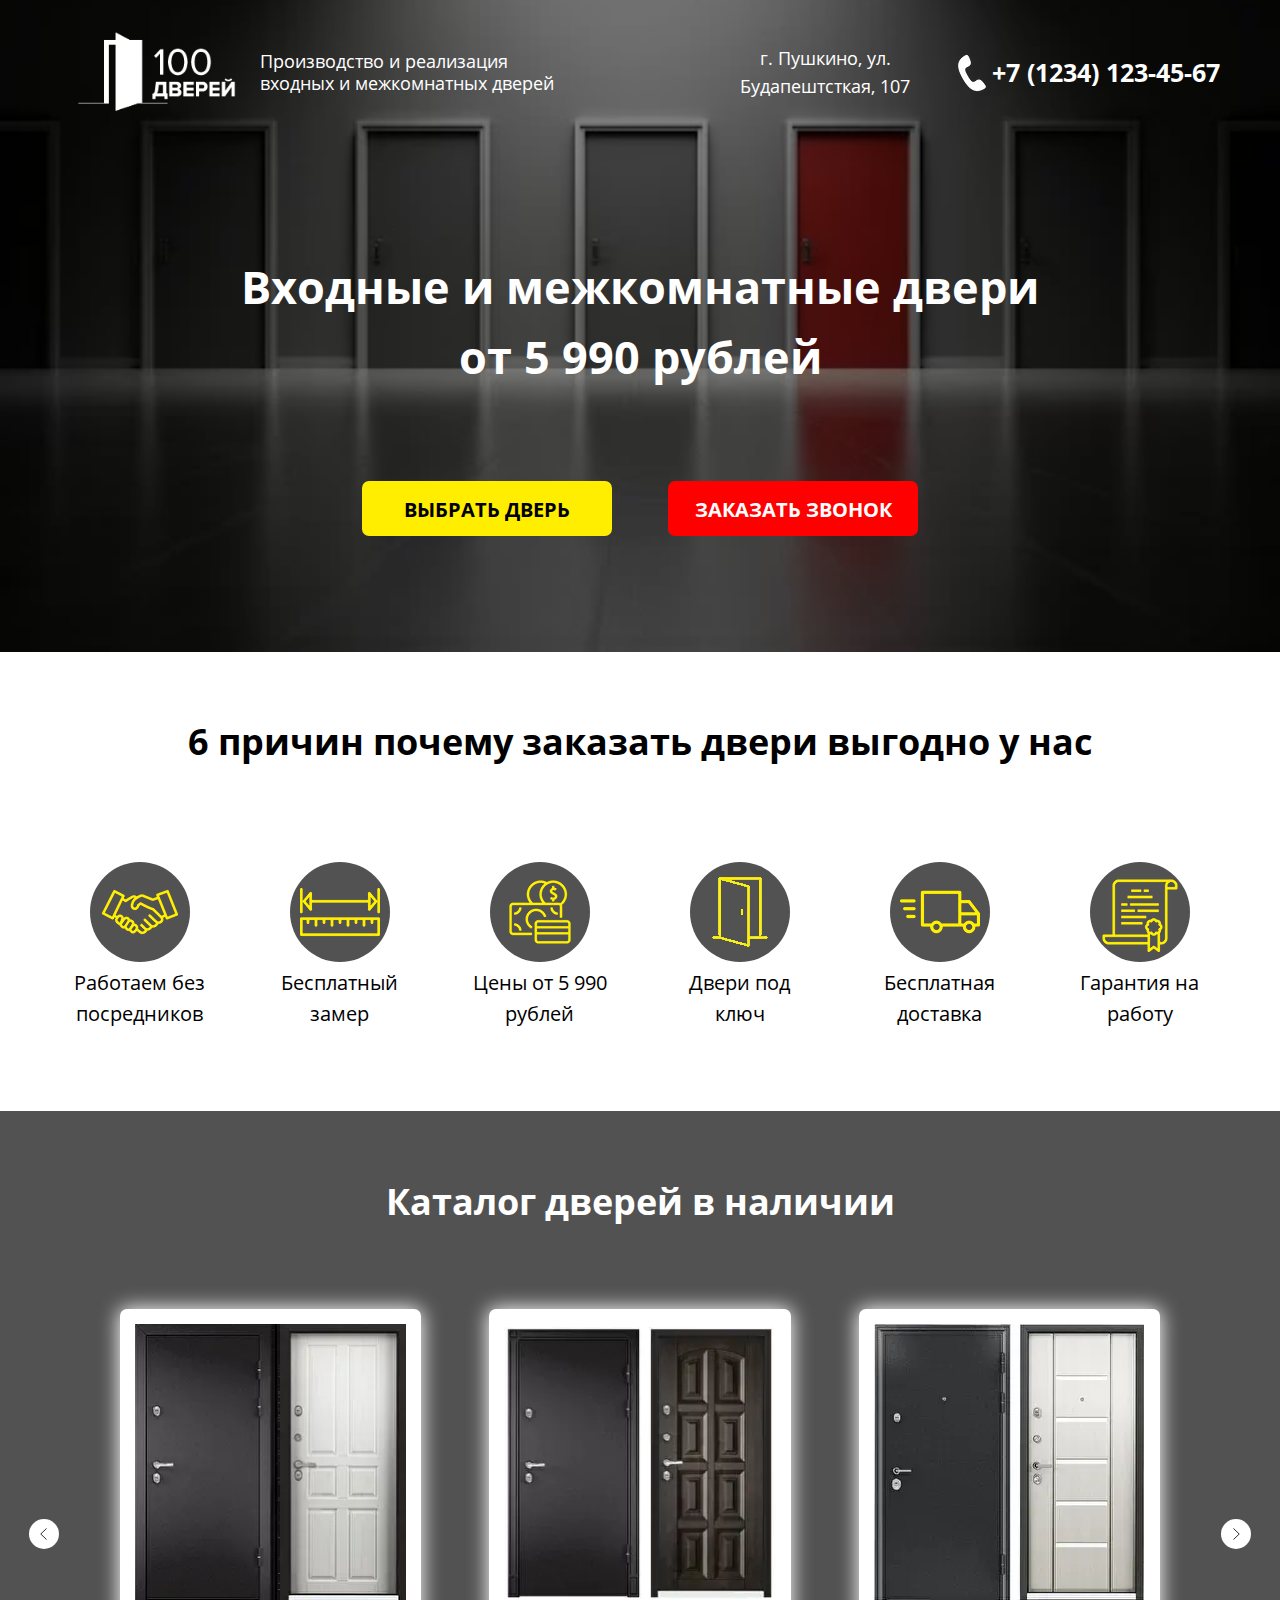
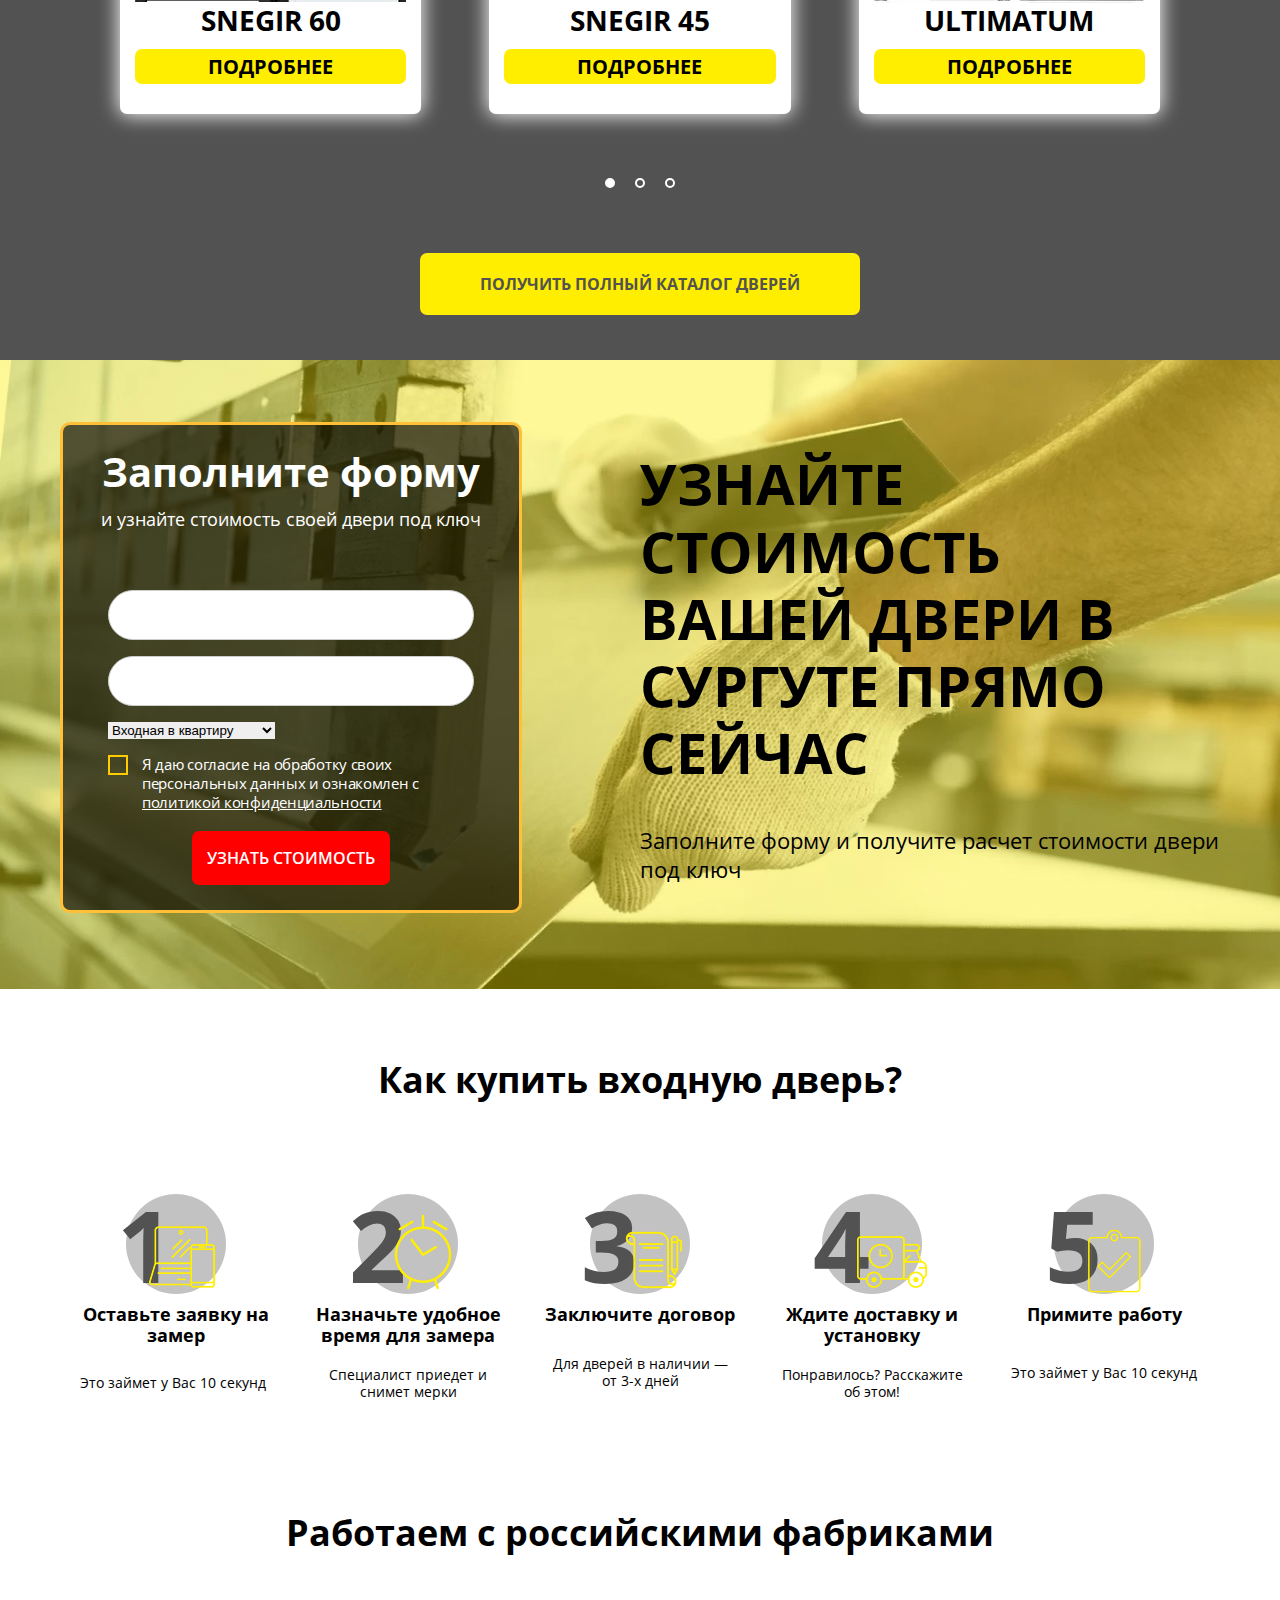
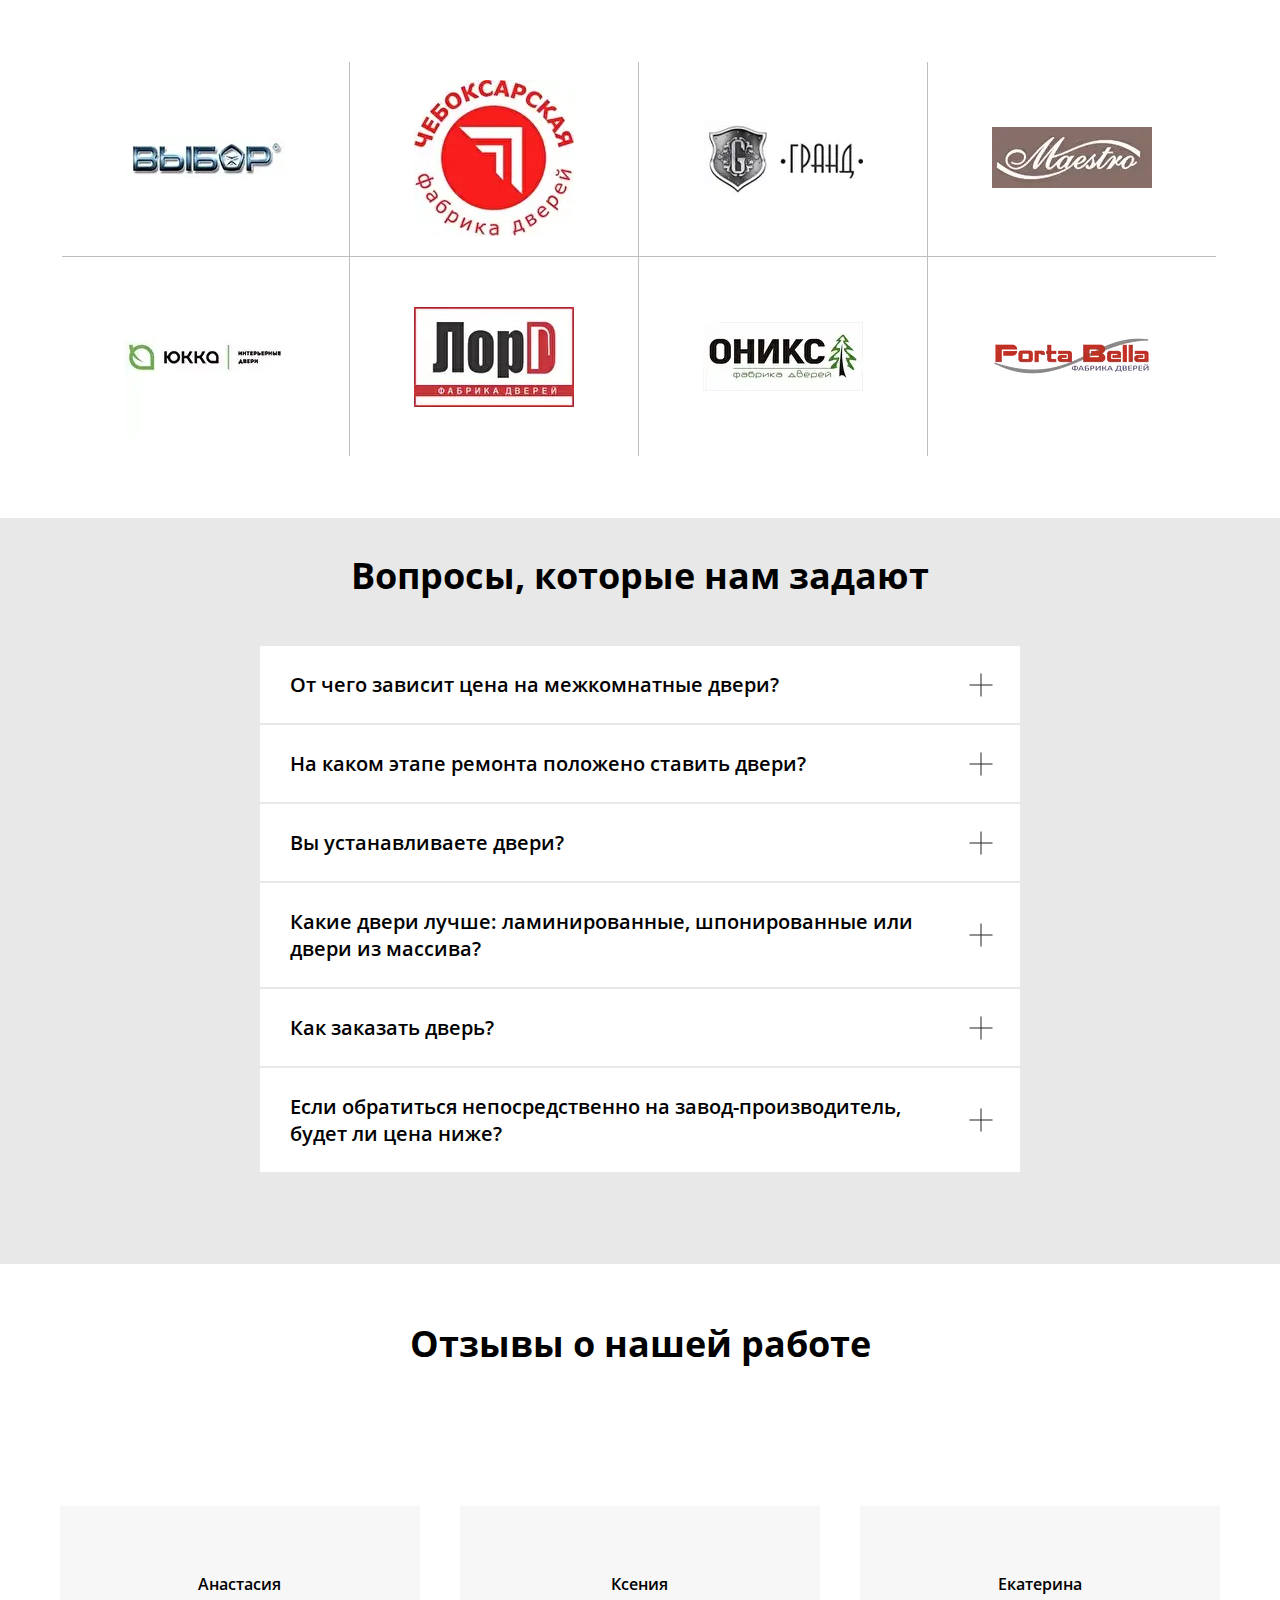
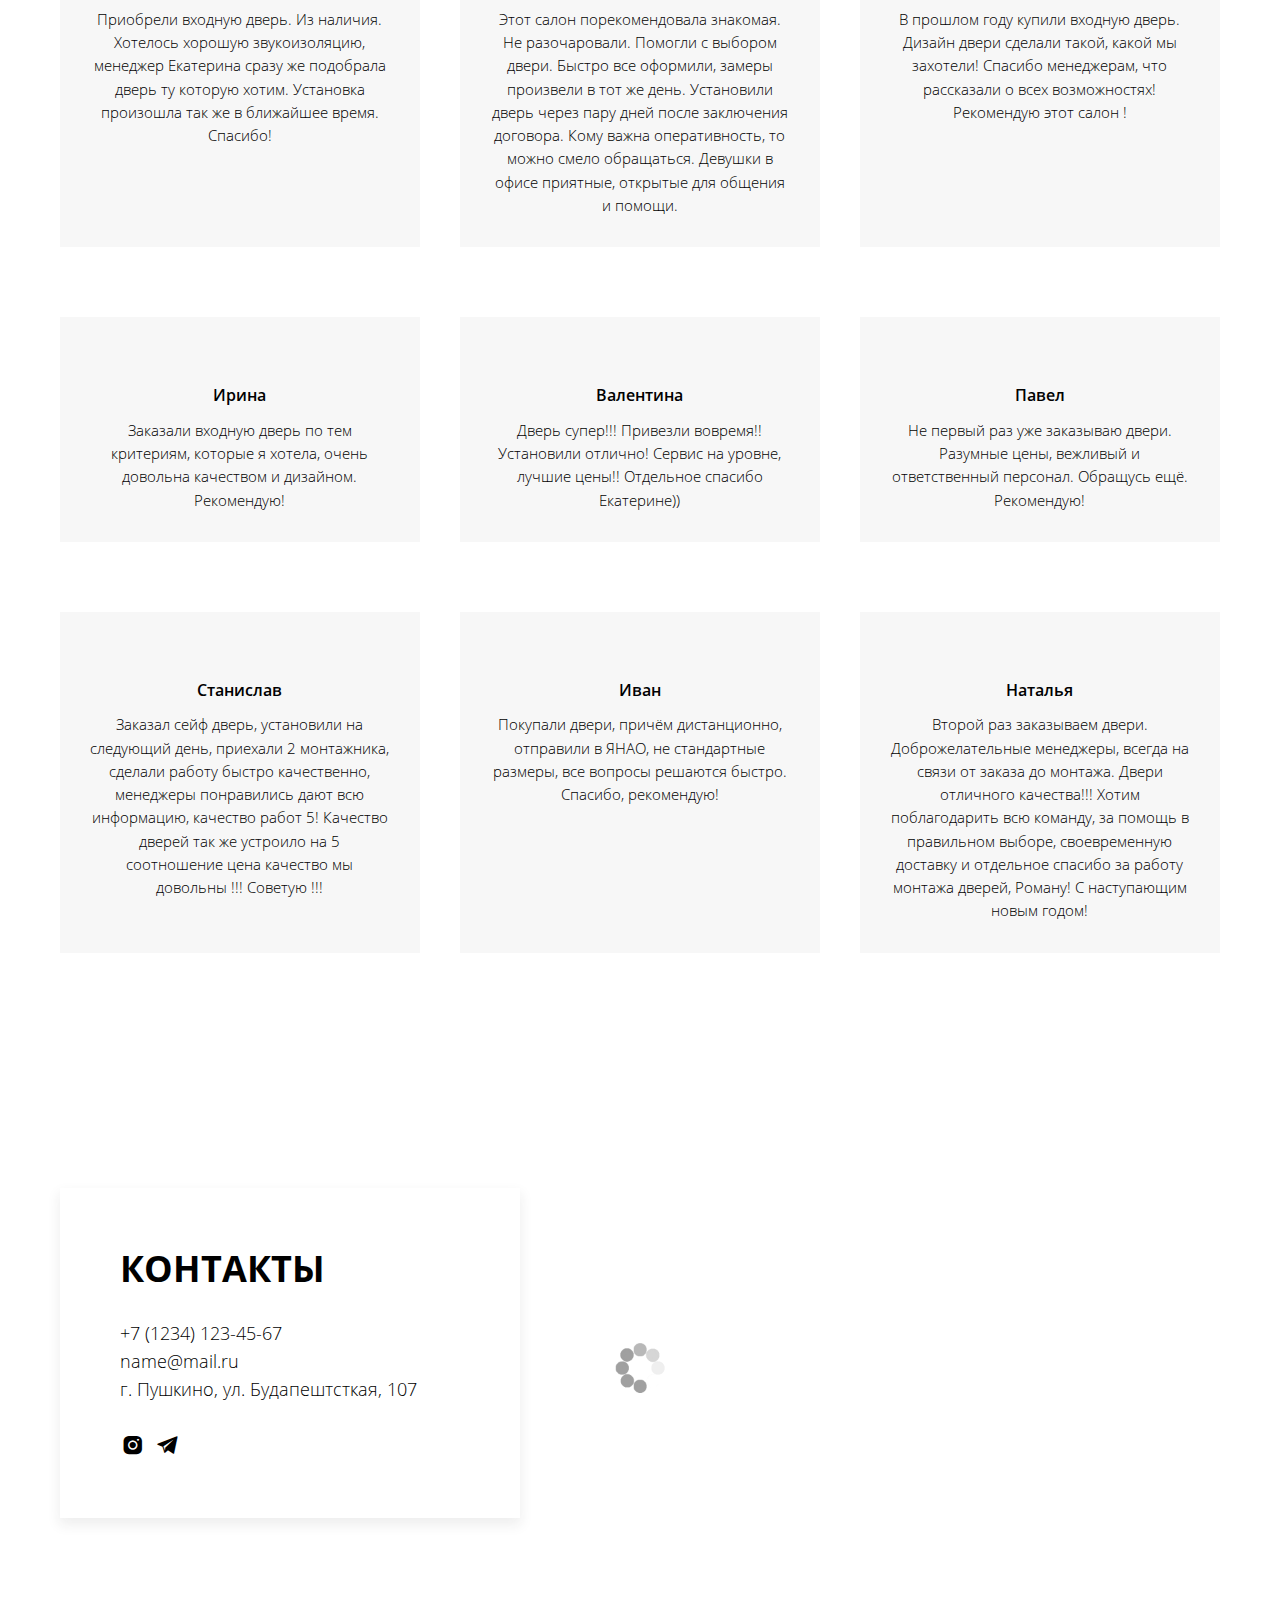
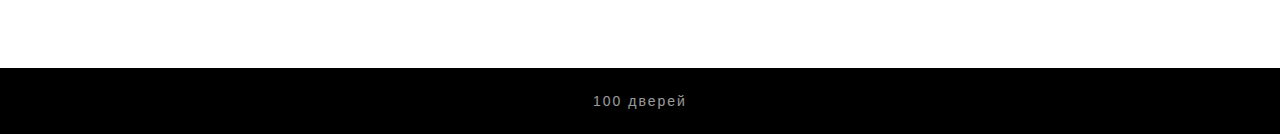
==== site_6/index.html @ e7755263 "add project" ====
<!DOCTYPE html><html lang="ru"> <head>	<title>Главная</title>	<meta charset="UTF-8">	<meta name="format-detection" content="telephone=no">		<link rel="stylesheet" href="css/style.min.css">	<link rel="shortcut icon" href="favicon.ico">	<!-- <meta name="robots" content="noindex, nofollow"> -->	<!-- <meta name="viewport" content="width=device-width, initial-scale=1.0, maximum-scale=1.0, user-scalable=0"> -->	<meta name="viewport" content="width=device-width, initial-scale=1.0"></head><body>	<div class="wrapper">		<header class="header">	<div class="header__content _container">		<div class="header__body">			<div class="header__column">				<div class="header__logo header-logo">					<a class="header-logo__image"><picture><source srcset="img/logo.webp" type="image/webp"><img src="img/logo.png" alt=""></picture></a>					<div class="header-logo__text">Производство и реализация входных и межкомнатных дверей</div>				</div>			</div>			<div class="header__column">				<div class="header__contact">					<div class="header__address">г. Пушкино, ул. Будапештсткая, 107</div>					<div class="header__tel">+7 (1234) 123-45-67</div>				</div>			</div>		</div>	</div></header>		<main class="page">			<section class="mainblock">				<div class="mainblock-container _container">					<div class="overlay"></div>					<div class="mainblock__body">						<div class="mainblock__content">							<div class="mainblock__title">Входные и межкомнатные двери от 5 990 рублей</div>							<div class="mainblock__buttons">								<a href="#catalog" class="mainblock__btn _goto">Выбрать дверь</a>								<a href="#success-message" class="mainblock__btn _popup-link">Заказать звонок</a>							</div>						</div>					</div>				</div>			</section>			<section class="advantages">				<div class="_container">					<div class="advantages__title maintitle">						<h2>6 причин почему заказать двери выгодно у нас</h2>					</div>					<div class="advantages__body">						<div class="advantages__column">							<div class="advantages__item item-advantages">								<div class="item-advantages__image"><img src="img/noroot.webp" alt=""></div>								<div class="item-advantages__title">Работаем без посредников</div>							</div>						</div>						<div class="advantages__column">							<div class="advantages__item item-advantages">								<div class="item-advantages__image"><img src="img/noroot1.webp" alt=""></div>								<div class="item-advantages__title">Бесплатный замер</div>							</div>						</div>						<div class="advantages__column">							<div class="advantages__item item-advantages">								<div class="item-advantages__image"><img src="img/noroot2.webp" alt=""></div>								<div class="item-advantages__title">Цены от 5 990 рублей</div>							</div>						</div>						<div class="advantages__column">							<div class="advantages__item item-advantages">								<div class="item-advantages__image"><picture><source srcset="img/noroot3.webp" type="image/webp"><img src="img/noroot3.png" alt=""></picture></div>								<div class="item-advantages__title">Двери под ключ</div>							</div>						</div>						<div class="advantages__column">							<div class="advantages__item item-advantages">								<div class="item-advantages__image"><img src="img/noroot4.webp" alt=""></div>								<div class="item-advantages__title">Бесплатная доставка</div>							</div>						</div>						<div class="advantages__column">							<div class="advantages__item item-advantages">								<div class="item-advantages__image"><img src="img/noroot5.webp" alt=""></div>								<div class="item-advantages__title">Гарантия на работу</div>							</div>						</div>					</div>				</div>			</section>			<section class="catalog">				<div class="catalog__title maintitle _container">					<h2>Каталог дверей в наличии</h2>				</div>				<div class="catalog__body">					<div class="catalog__content _container">						<div class="catalog__slider _swiper ">							<div class="catalog__slide">								<div class="catalog__row">									<div class="catalog__column">										<div class="catalog__item item-catalog">											<div class="item-catalog__img"><picture><source srcset="img/snegir60.webp" type="image/webp"><img src="img/snegir60.png" alt=""></picture></div>											<div class="item-catalog__title">Snegir 60</div>											<a href="#snegir60" class="item-catalog__btn _popup-link">Подробнее</a>										</div>									</div>									<div class="catalog__column">										<div class="catalog__item item-catalog">											<div class="item-catalog__img"><picture><source srcset="img/snegir45.webp" type="image/webp"><img src="img/snegir45.jpg" alt=""></picture></div>											<div class="item-catalog__title">Snegir 45</div>											<a href="#snegir45" class="item-catalog__btn _popup-link">Подробнее</a>										</div>									</div>									<div class="catalog__column">										<div class="catalog__item item-catalog">											<div class="item-catalog__img"><picture><source srcset="img/ultimatum.webp" type="image/webp"><img src="img/ultimatum.jpg" alt=""></picture></div>											<div class="item-catalog__title">Ultimatum</div>											<a href="#ultimatum" class="item-catalog__btn _popup-link">Подробнее</a>										</div>									</div>								</div>							</div>							<div class="catalog__slide">								<div class="catalog__row">									<div class="catalog__column">										<div class="catalog__item item-catalog">											<div class="item-catalog__img"><picture><source srcset="img/snegir20.webp" type="image/webp"><img src="img/snegir20.png" alt=""></picture></div>											<div class="item-catalog__title">Snegir 20</div>											<a href="#snegir20" class="item-catalog__btn _popup-link">Подробнее</a>										</div>									</div>									<div class="catalog__column">										<div class="catalog__item item-catalog">											<div class="item-catalog__img"><picture><source srcset="img/deltam.webp" type="image/webp"><img src="img/deltam.png" alt=""></picture></div>											<div class="item-catalog__title">Delta M</div>											<a href="#deltam" class="item-catalog__btn _popup-link">Подробнее</a>										</div>									</div>									<div class="catalog__column">										<div class="catalog__item item-catalog">											<div class="item-catalog__img"><picture><source srcset="img/superomega.webp" type="image/webp"><img src="img/superomega.png" alt=""></picture></div>											<div class="item-catalog__title">Super Omega</div>											<a href="#superomega" class="item-catalog__btn _popup-link">Подробнее</a>										</div>									</div>								</div>							</div>							<div class="catalog__slide">								<div class="catalog__row">									<div class="catalog__column">										<div class="catalog__item item-catalog">											<div class="item-catalog__img"><img src="img/image_bg1.webp" alt=""></div>											<div class="item-catalog__title">Тестовая карточка</div>											<a href="#test" class="item-catalog__btn _popup-link">Подробнее</a>										</div>									</div>									<div class="catalog__column">										<div class="catalog__item item-catalog">											<div class="item-catalog__img"><img src="img/sharm.webp" alt=""></div>											<div class="item-catalog__title">Шарм</div>											<a href="#sharm" class="item-catalog__btn _popup-link">Подробнее</a>										</div>									</div>									<div class="catalog__column">										<div class="catalog__item item-catalog">											<div class="item-catalog__img"><img src="img/rumba.webp" alt=""></div>											<div class="item-catalog__title">Румба</div>											<a href="#rumba" class="item-catalog__btn _popup-link">Подробнее</a>										</div>									</div>								</div>							</div>						</div>					</div>					<div class="catalog__navigation-prev"></div>					<div class="catalog__navigation-next"></div>				</div>				<div class="catalog__slider-pagging"></div>				<div class="catalog__footer footer-catalog">					<a href="#getcatalog" class="footer-catalog__btn _popup-link">Получить полный каталог дверей</a>				</div>			</section>			<section class="request">				<div class="_container">					<div class="request-overlay"></div>					<div class="request__wrapper">						<div class="request__title">							<div class="request__label">								<h2>УЗНАЙТЕ СТОИМОСТЬ ВАШЕЙ ДВЕРИ В СУРГУТЕ ПРЯМО СЕЙЧАС</h2>							</div>							<div class="request__description">								<p>									Заполните форму и получите расчет стоимости двери под ключ								</p>							</div>						</div>						<div class="request__body">							<div class="request__form form-request">								<div class="form-request__title"><span>Заполните форму</span>									<span> и узнайте стоимость своей двери под ключ</span>								</div>								<form action="#" method="GET">									<div class="form-request__name">										<input autocomplete="off" type="text" name="form[]" data-value="Ваше имя"											data-error="Ошибка" class="input _req">									</div>									<div class="form-request__tel">										<input autocomplete="off" type="text" data-inputmask-regex="([+]{1}[0-9]+)|([0-9]+)" data-inputmask-clearmaskonlostfocus="false" name="form[]" data-value="Ваш телефон"											data-error="Введите номер телефона" class="input _phone _req">									</div>									<div class="form-request__select">										<select name="form[]" class="form">											<option value="Входная в квартиру" selected="selected">Входная в квартиру</option>											<option value="Входная в частный дом">Входная в частный дом</option>											<option value="Межкомнатная">Межкомнатная</option>										</select>									</div>									<div class="form-request__policy">										<label class="checkbox">											<input type="checkbox" data-value="check" class='checkbox__input _req' name="form[]">											<div class="checkbox__text">												<p>													Я даю согласие на обработку своих персональных данных и ознакомлен с <a														href="#">политикой конфиденциальности</a>												</p>											</div>										</label>									</div>									<div class="form-request__btn">										<button>Узнать стоимость</button>									</div>								</form>							</div>						</div>					</div>				</div>			</section>			<section class="guide">				<div class="_container">					<div class="guide__title maintitle">						<h2>Как купить входную дверь?</h2>					</div>					<div class="guide__body">						<div class="guide__column">							<div class="guide__item item-guide">								<div class="item-guide__image"><span>1</span><img src="img/computer.webp" alt=""></div>								<div class="item-guide__title">Оставьте заявку на замер</div>								<div class="item-guide__text">Это займет у Вас 10 секунд</div>							</div>						</div>						<div class="guide__column">							<div class="guide__item item-guide">								<div class="item-guide__image"><span>2</span><img src="img/reminder.webp" alt=""></div>								<div class="item-guide__title">Назначьте удобное время для замера</div>								<div class="item-guide__text">Специалист приедет и снимет мерки</div>							</div>						</div>						<div class="guide__column">							<div class="guide__item item-guide">								<div class="item-guide__image"><span>3</span><img src="img/list.webp" alt=""></div>								<div class="item-guide__title">Заключите договор</div>								<div class="item-guide__text">Для дверей в наличии — от 3-х дней</div>							</div>						</div>						<div class="guide__column">							<div class="guide__item item-guide">								<div class="item-guide__image"><span>4</span><img src="img/truck.webp" alt=""></div>								<div class="item-guide__title">Ждите доставку и установку</div>								<div class="item-guide__text">Понравилось? Расскажите об этом!</div>							</div>						</div>						<div class="guide__column">							<div class="guide__item item-guide">								<div class="item-guide__image"><span>5</span><img src="img/plane.webp" alt=""></div>								<div class="item-guide__title">Примите									работу</div>								<div class="item-guide__text">Это займет у Вас 10 секунд</div>							</div>						</div>					</div>				</div>			</section>			<section class="partnership">				<div class="_container">					<div class="partnership__title maintitle">						<h2>Работаем с российскими фабриками</h2>					</div>					<div class="partnership__body">						<div class="partnership__row">							<div class="partnership__column">								<div class="partnership__item item-partnership">									<div class="item-partnership__image"><picture><source srcset="img/vibor.webp" type="image/webp"><img src="img/vibor.jpg" alt=""></picture></div>								</div>							</div>							<div class="partnership__column">								<div class="partnership__item item-partnership">									<div class="item-partnership__image"><picture><source srcset="img/chfb.webp" type="image/webp"><img src="img/chfb.jpg" alt=""></picture></div>								</div>							</div>							<div class="partnership__column">								<div class="partnership__item item-partnership">									<div class="item-partnership__image"><picture><source srcset="img/grand.webp" type="image/webp"><img src="img/grand.png" alt=""></picture></div>								</div>							</div>							<div class="partnership__column">								<div class="partnership__item item-partnership">									<div class="item-partnership__image"><picture><source srcset="img/maestro.webp" type="image/webp"><img src="img/maestro.png" alt=""></picture></div>								</div>							</div>							<div class="partnership__column">								<div class="partnership__item item-partnership">									<div class="item-partnership__image"><picture><source srcset="img/ukka.webp" type="image/webp"><img src="img/ukka.jpg" alt=""></picture></div>								</div>							</div>							<div class="partnership__column">								<div class="partnership__item item-partnership">									<div class="item-partnership__image"><picture><source srcset="img/lor.webp" type="image/webp"><img src="img/lor.png" alt=""></picture></div>								</div>							</div>							<div class="partnership__column">								<div class="partnership__item item-partnership">									<div class="item-partnership__image"><picture><source srcset="img/onix.webp" type="image/webp"><img src="img/onix.jpg" alt=""></picture></div>								</div>							</div>							<div class="partnership__column">								<div class="partnership__item item-partnership">									<div class="item-partnership__image"><img src="img/proizvodstvo-mezhkom.webp" alt=""></div>								</div>							</div>						</div>					</div>				</div>			</section>			<section class="questions">				<div class="_container">					<div class="questions__title maintitle">						<h2>Вопросы, которые нам задают</h2>					</div>					<div class="questions__body">						<div class="questions__spollers spollers-questions _scr-item _spollers">							<div class="spollers-questions__item">								<div class="spollers-questions__title _spoller">От чего зависит цена на межкомнатные двери?								</div>								<div class="spollers-questions__body">									Цена межкомнатных дверей зависит от типа конструкции, материала облицовки двери и									использованных декоративных элементов. Самые экономичные двери изготавливаются по									каркасно-щитовой технологии и облицованы искусственным материалом. Двери изготовленные из									цельного дерева или собранные полностью из бруса с облицовкой натуральным шпоном значительно									дороже. Также на стоимость двери влияют декоративные элементы: фьюзинг, молдинг, вставки из									закаленного стекла, дополнительный рисунок на двери и т.д.								</div>							</div>							<div class="spollers-questions__item">								<div class="spollers-questions__title _spoller">На каком этапе ремонта положено ставить двери?								</div>								<div class="spollers-questions__body">									Установку дверей рекомендуется производить на завершающей стадии ремонта, когда настелены									полы и закончена отделка стен.								</div>							</div>							<div class="spollers-questions__item">								<div class="spollers-questions__title _spoller">Вы устанавливаете двери?</div>								<div class="spollers-questions__body">									Да, мы занимаемся установкой дверей с полным комплексом работ и услуг.								</div>							</div>							<div class="spollers-questions__item">								<div class="spollers-questions__title _spoller">Какие двери лучше: ламинированные, шпонированные									или двери из массива?</div>								<div class="spollers-questions__body">									Нельзя ответить на этот вопрос однозначно. Каждому типу межкомнатной двери присущи свои									достоинства и недостатки. Ламинированные двери дешевле в производстве, менее подвержены									воздействию повышенной влажности, легче, и не требуют особого ухода. Шпонированные двери									более прочные, смотрятся богаче, рисунок и текстура натурального шпона ни чем, не отличается									от дверей изготовленных из ценных пород дерева. Двери из массива самые прочные, у них									наиболее красивый рисунок и цвет, но они достаточно дорогие, боятся повышенной влажности и									требуют определенного ухода.								</div>							</div>							<div class="spollers-questions__item">								<div class="spollers-questions__title _spoller">Как заказать дверь?</div>								<div class="spollers-questions__body">									Вы можете заказать и купить межкомнатные и входные двери в нашем салоне. Двери стандартных									размеров можно оплатить на адресе во время замера или после доставки. Если Вы планируете									забирать двери самостоятельно, оплатить их можно по факту самовывоза.								</div>							</div>							<div class="spollers-questions__item">								<div class="spollers-questions__title _spoller">Если обратиться непосредственно на									завод-производитель, будет ли цена ниже?</div>								<div class="spollers-questions__body">									Мы устанавливаем цены на товары ниже рекомендованных производителем (компанией-импортером), в									то время как сами заводы (импортеры) в розницу отпускают только по рекомендуемой цене.								</div>							</div>						</div>					</div>				</div>			</section>			<section class="reviews">				<div class="_container">					<div class="reviews__title maintitle">						<h2>Отзывы о нашей работе</h2>					</div>					<div class="reviews__body">						<div class="reviews__column">							<div class="reviews__item item-reviews">								<div class="item-reviews__author">Анастасия</div>								<div class="item-reviews__text">Приобрели входную дверь. Из наличия. Хотелось хорошую									звукоизоляцию, менеджер Екатерина сразу же подобрала дверь ту которую хотим. Установка									произошла так же в ближайшее время. Спасибо!</div>							</div>						</div>						<div class="reviews__column">							<div class="reviews__item item-reviews">								<div class="item-reviews__author">Ксения</div>								<div class="item-reviews__text">Этот салон порекомендовала знакомая. Не разочаровали. Помогли с									выбором двери. Быстро все оформили, замеры произвели в тот же день. Установили дверь через									пару дней после заключения договора. Кому важна оперативность, то можно смело обращаться.									Девушки в офисе приятные, открытые для общения и помощи.</div>							</div>						</div>						<div class="reviews__column">							<div class="reviews__item item-reviews">								<div class="item-reviews__author">Екатерина</div>								<div class="item-reviews__text">В прошлом году купили входную дверь. Дизайн двери сделали такой,									какой мы захотели! Спасибо менеджерам, что рассказали о всех возможностях! Рекомендую этот									салон !</div>							</div>						</div>						<div class="reviews__column">							<div class="reviews__item item-reviews">								<div class="item-reviews__author">Ирина</div>								<div class="item-reviews__text">Заказали входную дверь по тем критериям, которые я хотела, очень									довольна качеством и дизайном. Рекомендую!</div>							</div>						</div>						<div class="reviews__column">							<div class="reviews__item item-reviews">								<div class="item-reviews__author">Валентина</div>								<div class="item-reviews__text">Дверь супер!!! Привезли вовремя!!Установили отлично! Сервис на									уровне, лучшие цены!! Отдельное спасибо Екатерине))</div>							</div>						</div>						<div class="reviews__column">							<div class="reviews__item item-reviews">								<div class="item-reviews__author">Павел</div>								<div class="item-reviews__text">Не первый раз уже заказываю двери. Разумные цены, вежливый и									ответственный персонал. Обращусь ещё. Рекомендую!</div>							</div>						</div>						<div class="reviews__column">							<div class="reviews__item item-reviews">								<div class="item-reviews__author">Станислав</div>								<div class="item-reviews__text">Заказал сейф дверь, установили на следующий день, приехали 2									монтажника, сделали работу быстро качественно, менеджеры понравились дают всю информацию,									качество работ 5! Качество дверей так же устроило на 5 соотношение цена качество мы довольны									!!! Советую !!!</div>							</div>						</div>						<div class="reviews__column">							<div class="reviews__item item-reviews">								<div class="item-reviews__author">Иван</div>								<div class="item-reviews__text">Покупали двери, причём дистанционно, отправили в ЯНАО, не									стандартные размеры, все вопросы решаются быстро. Спасибо, рекомендую!</div>							</div>						</div>						<div class="reviews__column">							<div class="reviews__item item-reviews">								<div class="item-reviews__author">Наталья</div>								<div class="item-reviews__text">Второй раз заказываем двери. Доброжелательные менеджеры, всегда									на связи от заказа до монтажа. Двери отличного качества!!! Хотим поблагодарить всю команду,									за помощь в правильном выборе, своевременную доставку и отдельное спасибо за работу монтажа									дверей, Роману! С наступающим новым годом!</div>							</div>						</div>					</div>				</div>			</section>			<section class="contacts">				<div class="contacts__info info-contacts _container">					<div class="info-contacts__column">						<div class="info-contacts__content">							<div class="info-contacts__header">								<div class="item-contacts__title">КОНТАКТЫ</div>							</div>							<div class="info-contacts__body">								<div class="info-contacts__tel">+7 (1234) 123-45-67</div>								<div class="info-contacts__email">name@mail.ru</div>								<div class="info-contacts__address">г. Пушкино, ул. Будапештсткая, 107</div>							</div>							<div class="info-contacts__footer">								<a href="" class="info-contacts__link _icon-instagram"></a>								<a href="" class="info-contacts__link _icon-telegram"></a>							</div>						</div>					</div>				</div>				<div class="contacts__map" id="map">				</div>			</section>		</main>		<footer class="footer">	<div class="footer__content _container">		<div class="footer__copyright"><a href="#">100 дверей</a></div>	</div></footer>	</div>	<div class="popup">	<div class="popup__content">		<div class="popup__body">			<div class="popup__close"></div>		</div>	</div></div><div class="popup popup_success-message success-message">	<div class="popup__content success-message__content">		<div class="popup__body success-message__body">			<div class="popup__close"></div>			<div class="success-message__img"><svg width="50" height="50" fill="#62C584"> <path d="M25.1 49.28A24.64 24.64 0 0 1 .5 24.68 24.64 24.64 0 0 1 25.1.07a24.64 24.64 0 0 1 24.6 24.6 24.64 24.64 0 0 1-24.6 24.61zm0-47.45A22.87 22.87 0 0 0 2.26 24.68 22.87 22.87 0 0 0 25.1 47.52a22.87 22.87 0 0 0 22.84-22.84A22.87 22.87 0 0 0 25.1 1.83z"></path> <path d="M22.84 30.53l-4.44-4.45a.88.88 0 1 1 1.24-1.24l3.2 3.2 8.89-8.9a.88.88 0 1 1 1.25 1.26L22.84 30.53z"></path> </svg></div>			<div class="success-message__title">Спасибо! Данные успешно отправлены.</div>		</div>	</div></div><div class="popup popup_callback getcatalog">	<div class="popup__close"></div>	<div class="popup__content getcatalog__content">		<div class="popup__body getcatalog__body">			<div class="getcatalog__label">				<div class="getcatalog__title">Заполните форму</div>				<div class="getcatalog__notice">Наш менеджер свяжется с Вами и проконсультирует</div>			</div>			<div class="getcatalog__form">				<form action="#" class="form-getcatalog">					<div class="form-getcatalog__line">						<div class="form-getcatalog__label">Ваше имя&nbsp;</div>						<div class="form-getcatalog__input">							<input autocomplete="off" type="text" name="form[]" data-error="Укажите, пожалуйста, имя" data-value=""								class="input _req">						</div>					</div>					<div class="form-getcatalog__line">						<div class="form-getcatalog__label">Ваш телефон&nbsp;</div>						<div class="form-getcatalog__input">							<input autocomplete="off" type="text" name="form[]" data-value="Ваш телефон" data-error="Введите номер телефона"							class="input _phone _req">						</div>					</div>					<button type="submit" class="form-getcatalog__btn">Позвоните мне</button>					<div class="form-getcatalog__notice">Нажимая на кнопку, вы даете свое согласие на обработку персональных						данных</div>				</form>			</div>		</div>	</div></div><div class="popup popup_snegir60 popup-catalog">	<div class="popup__close"></div>	<div class="popup__content">		<div class="popup__body popup-catalog__body">						<div class="popup__content content-popup">				<div class="content-popup__img"><img src="img/snegir60_big.webp" alt=""></div>				<div class="content-popup__text">					<div class="content-popup__title">Входная дверь Snegir 60</div>					<div class="content-popup__descr">						<span>Snegir 60 — термосберегающая дверь от завода стальных дверей Torex. Она разработана специально							для							эксплуатации в экстремальных климатических условиях (серия «Extreme»). От -45°С до +40°С, в дождь,							снег и зной она будет сохранять в Вашем доме комфорт и уют. </span><br>						<strong>Разработана специально для частного дома.</strong><br>						<span>5 слоев утеплителей, 3 контура уплотнения, 3 контура примыкания, полотно толщиной до 118 мм, 3							слоя							защитного покрытия всех металлических элементов. Уверенно противостоит холоду и							коррозии!</span><br>						<strong>«Две двери в одной»</strong><br>						<span>Терморазрыв в полотне «делит» дверь на внешнюю и внутреннюю половины. Первая не пускает холод							внутрь, вторая — удерживает тепло в доме. «Столкновение» температур и промерзание двери исключены!						</span><br>						<strong>Верхний замок:</strong>						<span>Border 3В 8-8Г/15, 4 класса взломостойкости по ГОСТ 5089-2011. </span><br>						<strong>Нижний замок:</strong>						<span>Crit ЗВ-A-30 4Л, 2 класса взломостойкости по ГОСТ 5089-2011. </span><br>						<strong>А так же:</strong>						<span>Декоративные накладки на ключевину сувальдного замка с направляющими для ключа и подпружиненными							шторками от продувания. Противосъемные ригели (2 шт) с петлевой стороны полотна. Ночная задвижка.						</span><br>						<strong>Антикоррозийная защита:</strong>						<span>Три слоя антикоррозийного покрытия. Накладной порог из нержавеющей стали. </span><br>						<strong>Особенности конструкции: </strong>						<span>Дверной короб состоит из двух рам — внутренней и наружной, между ними терморазрыв. Исключены							мостики холода в замках. Нет глазка. Пять слоев утеплителей. Три контура уплотнителей различного							типа.						</span><br>						<strong>Код серии:</strong>						<span> 4607125581832 </span>					</div>					<div class="content-popup__btn"><a href="#callback" class="_popup-link">Хочу такую дверь</a></div>				</div>			</div>		</div>	</div></div><div class="popup popup_snegir45 popup-catalog">	<div class="popup__close"></div>	<div class="popup__content">		<div class="popup__body popup-catalog__body">						<div class="popup__content content-popup">				<div class="content-popup__img"><img src="img/snegir45.webp" alt=""></div>				<div class="content-popup__text">					<div class="content-popup__title">Входная дверь Snegir 45</div>					<div class="content-popup__descr">						<span>Snegir 60 — термосберегающая дверь от завода стальных дверей Torex. Она разработана специально							для							эксплуатации в экстремальных климатических условиях (серия «Extreme»). От -45°С до +40°С, в дождь,							снег и зной она будет сохранять в Вашем доме комфорт и уют. </span><br>						<strong>Разработана специально для частного дома.</strong><br>						<span>5 слоев утеплителей, 3 контура уплотнения, 3 контура примыкания, полотно толщиной до 118 мм, 3							слоя							защитного покрытия всех металлических элементов. Уверенно противостоит холоду и							коррозии!</span><br>						<strong>«Две двери в одной»</strong><br>						<span>Терморазрыв в полотне «делит» дверь на внешнюю и внутреннюю половины. Первая не пускает холод							внутрь, вторая — удерживает тепло в доме. «Столкновение» температур и промерзание двери исключены!						</span><br>						<strong>Верхний замок:</strong>						<span>Border 3В 8-8Г/15, 4 класса взломостойкости по ГОСТ 5089-2011. </span><br>						<strong>Нижний замок:</strong>						<span>Crit ЗВ-A-30 4Л, 2 класса взломостойкости по ГОСТ 5089-2011. </span><br>						<strong>А так же:</strong>						<span>Декоративные накладки на ключевину сувальдного замка с направляющими для ключа и подпружиненными							шторками от продувания. Противосъемные ригели (2 шт) с петлевой стороны полотна. Ночная задвижка.						</span><br>						<strong>Антикоррозийная защита:</strong>						<span>Три слоя антикоррозийного покрытия. Накладной порог из нержавеющей стали. </span><br>						<strong>Особенности конструкции: </strong>						<span>Дверной короб состоит из двух рам — внутренней и наружной, между ними терморазрыв. Исключены							мостики холода в замках. Нет глазка. Пять слоев утеплителей. Три контура уплотнителей различного							типа.						</span><br>						<strong>Код серии:</strong>						<span> 4607125581832 </span>					</div>					<div class="content-popup__btn"><a href="#callback" class="_popup-link">Хочу такую дверь</a></div>				</div>			</div>		</div>	</div></div><div class="popup popup_ultimatum popup-catalog">	<div class="popup__close"></div>	<div class="popup__content">		<div class="popup__body popup-catalog__body">					<div class="popup__content content-popup">				<div class="content-popup__img"><img src="img/ultimatum_big.webp" alt=""></div>				<div class="content-popup__text">					<div class="content-popup__title">Входная дверь Ultimatum</div>					<div class="content-popup__descr">						<span>Snegir 60 — термосберегающая дверь от завода стальных дверей Torex. Она разработана специально							для							эксплуатации в экстремальных климатических условиях (серия «Extreme»). От -45°С до +40°С, в дождь,							снег и зной она будет сохранять в Вашем доме комфорт и уют. </span><br>						<strong>Разработана специально для частного дома.</strong><br>						<span>5 слоев утеплителей, 3 контура уплотнения, 3 контура примыкания, полотно толщиной до 118 мм, 3							слоя							защитного покрытия всех металлических элементов. Уверенно противостоит холоду и							коррозии!</span><br>						<strong>«Две двери в одной»</strong><br>						<span>Терморазрыв в полотне «делит» дверь на внешнюю и внутреннюю половины. Первая не пускает холод							внутрь, вторая — удерживает тепло в доме. «Столкновение» температур и промерзание двери исключены!						</span><br>						<strong>Верхний замок:</strong>						<span>Border 3В 8-8Г/15, 4 класса взломостойкости по ГОСТ 5089-2011. </span><br>						<strong>Нижний замок:</strong>						<span>Crit ЗВ-A-30 4Л, 2 класса взломостойкости по ГОСТ 5089-2011. </span><br>						<strong>А так же:</strong>						<span>Декоративные накладки на ключевину сувальдного замка с направляющими для ключа и подпружиненными							шторками от продувания. Противосъемные ригели (2 шт) с петлевой стороны полотна. Ночная задвижка.						</span><br>						<strong>Антикоррозийная защита:</strong>						<span>Три слоя антикоррозийного покрытия. Накладной порог из нержавеющей стали. </span><br>						<strong>Особенности конструкции: </strong>						<span>Дверной короб состоит из двух рам — внутренней и наружной, между ними терморазрыв. Исключены							мостики холода в замках. Нет глазка. Пять слоев утеплителей. Три контура уплотнителей различного							типа.						</span><br>						<strong>Код серии:</strong>						<span> 4607125581832 </span>					</div>					<div class="content-popup__btn"><a href="#callback" class="_popup-link">Хочу такую дверь</a></div>				</div>			</div>		</div>	</div></div><div class="popup popup_snegir20 popup-catalog">	<div class="popup__close"></div>	<div class="popup__content">		<div class="popup__body popup-catalog__body">						<div class="popup__content content-popup">				<div class="content-popup__img"><picture><source srcset="img/snegir20_big.webp" type="image/webp"><img src="img/snegir20_big.png" alt=""></picture></div>				<div class="content-popup__text">					<div class="content-popup__title">Входная дверь Snegir 20</div>					<div class="content-popup__descr">						<span>Snegir 60 — термосберегающая дверь от завода стальных дверей Torex. Она разработана специально							для							эксплуатации в экстремальных климатических условиях (серия «Extreme»). От -45°С до +40°С, в дождь,							снег и зной она будет сохранять в Вашем доме комфорт и уют. </span><br>						<strong>Разработана специально для частного дома.</strong><br>						<span>5 слоев утеплителей, 3 контура уплотнения, 3 контура примыкания, полотно толщиной до 118 мм, 3							слоя							защитного покрытия всех металлических элементов. Уверенно противостоит холоду и							коррозии!</span><br>						<strong>«Две двери в одной»</strong><br>						<span>Терморазрыв в полотне «делит» дверь на внешнюю и внутреннюю половины. Первая не пускает холод							внутрь, вторая — удерживает тепло в доме. «Столкновение» температур и промерзание двери исключены!						</span><br>						<strong>Верхний замок:</strong>						<span>Border 3В 8-8Г/15, 4 класса взломостойкости по ГОСТ 5089-2011. </span><br>						<strong>Нижний замок:</strong>						<span>Crit ЗВ-A-30 4Л, 2 класса взломостойкости по ГОСТ 5089-2011. </span><br>						<strong>А так же:</strong>						<span>Декоративные накладки на ключевину сувальдного замка с направляющими для ключа и подпружиненными							шторками от продувания. Противосъемные ригели (2 шт) с петлевой стороны полотна. Ночная задвижка.						</span><br>						<strong>Антикоррозийная защита:</strong>						<span>Три слоя антикоррозийного покрытия. Накладной порог из нержавеющей стали. </span><br>						<strong>Особенности конструкции: </strong>						<span>Дверной короб состоит из двух рам — внутренней и наружной, между ними терморазрыв. Исключены							мостики холода в замках. Нет глазка. Пять слоев утеплителей. Три контура уплотнителей различного							типа.						</span><br>						<strong>Код серии:</strong>						<span> 4607125581832 </span>					</div>					<div class="content-popup__btn"><a href="#callback" class="_popup-link">Хочу такую дверь</a></div>				</div>			</div>		</div>	</div></div><div class="popup popup_deltam popup-catalog">	<div class="popup__close"></div>	<div class="popup__content">		<div class="popup__body popup-catalog__body">						<div class="popup__content content-popup">				<div class="content-popup__img"><picture><source srcset="img/deltam_big.webp" type="image/webp"><img src="img/deltam_big.png" alt=""></picture></div>				<div class="content-popup__text">					<div class="content-popup__title">Входная дверь Delta M</div>					<div class="content-popup__descr">						<span>Snegir 60 — термосберегающая дверь от завода стальных дверей Torex. Она разработана специально							для							эксплуатации в экстремальных климатических условиях (серия «Extreme»). От -45°С до +40°С, в дождь,							снег и зной она будет сохранять в Вашем доме комфорт и уют. </span><br>						<strong>Разработана специально для частного дома.</strong><br>						<span>5 слоев утеплителей, 3 контура уплотнения, 3 контура примыкания, полотно толщиной до 118 мм, 3							слоя							защитного покрытия всех металлических элементов. Уверенно противостоит холоду и							коррозии!</span><br>						<strong>«Две двери в одной»</strong><br>						<span>Терморазрыв в полотне «делит» дверь на внешнюю и внутреннюю половины. Первая не пускает холод							внутрь, вторая — удерживает тепло в доме. «Столкновение» температур и промерзание двери исключены!						</span><br>						<strong>Верхний замок:</strong>						<span>Border 3В 8-8Г/15, 4 класса взломостойкости по ГОСТ 5089-2011. </span><br>						<strong>Нижний замок:</strong>						<span>Crit ЗВ-A-30 4Л, 2 класса взломостойкости по ГОСТ 5089-2011. </span><br>						<strong>А так же:</strong>						<span>Декоративные накладки на ключевину сувальдного замка с направляющими для ключа и подпружиненными							шторками от продувания. Противосъемные ригели (2 шт) с петлевой стороны полотна. Ночная задвижка.						</span><br>						<strong>Антикоррозийная защита:</strong>						<span>Три слоя антикоррозийного покрытия. Накладной порог из нержавеющей стали. </span><br>						<strong>Особенности конструкции: </strong>						<span>Дверной короб состоит из двух рам — внутренней и наружной, между ними терморазрыв. Исключены							мостики холода в замках. Нет глазка. Пять слоев утеплителей. Три контура уплотнителей различного							типа.						</span><br>						<strong>Код серии:</strong>						<span> 4607125581832 </span>					</div>					<div class="content-popup__btn"><a href="#callback" class="_popup-link">Хочу такую дверь</a></div>				</div>			</div>		</div>	</div></div><div class="popup popup_superomega popup-catalog">	<div class="popup__close"></div>	<div class="popup__content">		<div class="popup__body popup-catalog__body">						<div class="popup__content content-popup">				<div class="content-popup__img"><picture><source srcset="img/superomega10_big.webp" type="image/webp"><img src="img/superomega10_big.png" alt=""></picture></div>				<div class="content-popup__text">					<div class="content-popup__title">Входная дверь Super Omega</div>					<div class="content-popup__descr">						<span>Snegir 60 — термосберегающая дверь от завода стальных дверей Torex. Она разработана специально							для							эксплуатации в экстремальных климатических условиях (серия «Extreme»). От -45°С до +40°С, в дождь,							снег и зной она будет сохранять в Вашем доме комфорт и уют. </span><br>						<strong>Разработана специально для частного дома.</strong><br>						<span>5 слоев утеплителей, 3 контура уплотнения, 3 контура примыкания, полотно толщиной до 118 мм, 3							слоя							защитного покрытия всех металлических элементов. Уверенно противостоит холоду и							коррозии!</span><br>						<strong>«Две двери в одной»</strong><br>						<span>Терморазрыв в полотне «делит» дверь на внешнюю и внутреннюю половины. Первая не пускает холод							внутрь, вторая — удерживает тепло в доме. «Столкновение» температур и промерзание двери исключены!						</span><br>						<strong>Верхний замок:</strong>						<span>Border 3В 8-8Г/15, 4 класса взломостойкости по ГОСТ 5089-2011. </span><br>						<strong>Нижний замок:</strong>						<span>Crit ЗВ-A-30 4Л, 2 класса взломостойкости по ГОСТ 5089-2011. </span><br>						<strong>А так же:</strong>						<span>Декоративные накладки на ключевину сувальдного замка с направляющими для ключа и подпружиненными							шторками от продувания. Противосъемные ригели (2 шт) с петлевой стороны полотна. Ночная задвижка.						</span><br>						<strong>Антикоррозийная защита:</strong>						<span>Три слоя антикоррозийного покрытия. Накладной порог из нержавеющей стали. </span><br>						<strong>Особенности конструкции: </strong>						<span>Дверной короб состоит из двух рам — внутренней и наружной, между ними терморазрыв. Исключены							мостики холода в замках. Нет глазка. Пять слоев утеплителей. Три контура уплотнителей различного							типа.						</span><br>						<strong>Код серии:</strong>						<span> 4607125581832 </span>					</div>					<div class="content-popup__btn"><a href="#callback" class="_popup-link">Хочу такую дверь</a></div>				</div>			</div>		</div>	</div></div><div class="popup popup_sharm popup-catalog">	<div class="popup__close"></div>	<div class="popup__content">		<div class="popup__body popup-catalog__body">					<div class="popup__content content-popup">				<div class="content-popup__img"><picture><source srcset="img/sharm_big.webp" type="image/webp"><img src="img/sharm_big.jpg" alt=""></picture></div>				<div class="content-popup__text">					<div class="content-popup__title">Входная дверь Шарм</div>					<div class="content-popup__descr">						<span>Snegir 60 — термосберегающая дверь от завода стальных дверей Torex. Она разработана специально							для							эксплуатации в экстремальных климатических условиях (серия «Extreme»). От -45°С до +40°С, в дождь,							снег и зной она будет сохранять в Вашем доме комфорт и уют. </span><br>						<strong>Разработана специально для частного дома.</strong><br>						<span>5 слоев утеплителей, 3 контура уплотнения, 3 контура примыкания, полотно толщиной до 118 мм, 3							слоя							защитного покрытия всех металлических элементов. Уверенно противостоит холоду и							коррозии!</span><br>						<strong>«Две двери в одной»</strong><br>						<span>Терморазрыв в полотне «делит» дверь на внешнюю и внутреннюю половины. Первая не пускает холод							внутрь, вторая — удерживает тепло в доме. «Столкновение» температур и промерзание двери исключены!						</span><br>						<strong>Верхний замок:</strong>						<span>Border 3В 8-8Г/15, 4 класса взломостойкости по ГОСТ 5089-2011. </span><br>						<strong>Нижний замок:</strong>						<span>Crit ЗВ-A-30 4Л, 2 класса взломостойкости по ГОСТ 5089-2011. </span><br>						<strong>А так же:</strong>						<span>Декоративные накладки на ключевину сувальдного замка с направляющими для ключа и подпружиненными							шторками от продувания. Противосъемные ригели (2 шт) с петлевой стороны полотна. Ночная задвижка.						</span><br>						<strong>Антикоррозийная защита:</strong>						<span>Три слоя антикоррозийного покрытия. Накладной порог из нержавеющей стали. </span><br>						<strong>Особенности конструкции: </strong>						<span>Дверной короб состоит из двух рам — внутренней и наружной, между ними терморазрыв. Исключены							мостики холода в замках. Нет глазка. Пять слоев утеплителей. Три контура уплотнителей различного							типа.						</span><br>						<strong>Код серии:</strong>						<span> 4607125581832 </span>					</div>					<div class="content-popup__btn"><a href="#callback" class="_popup-link">Хочу такую дверь</a></div>				</div>			</div>		</div>	</div></div><div class="popup popup_rumba popup-catalog">	<div class="popup__close"></div>	<div class="popup__content">		<div class="popup__body popup-catalog__body">						<div class="popup__content content-popup">				<div class="content-popup__img"><img src="img/rumba_big.webp" alt=""></div>				<div class="content-popup__text">					<div class="content-popup__title">Входная дверь Румба</div>					<div class="content-popup__descr">						<span>Snegir 60 — термосберегающая дверь от завода стальных дверей Torex. Она разработана специально							для							эксплуатации в экстремальных климатических условиях (серия «Extreme»). От -45°С до +40°С, в дождь,							снег и зной она будет сохранять в Вашем доме комфорт и уют. </span><br>						<strong>Разработана специально для частного дома.</strong><br>						<span>5 слоев утеплителей, 3 контура уплотнения, 3 контура примыкания, полотно толщиной до 118 мм, 3							слоя							защитного покрытия всех металлических элементов. Уверенно противостоит холоду и							коррозии!</span><br>						<strong>«Две двери в одной»</strong><br>						<span>Терморазрыв в полотне «делит» дверь на внешнюю и внутреннюю половины. Первая не пускает холод							внутрь, вторая — удерживает тепло в доме. «Столкновение» температур и промерзание двери исключены!						</span><br>						<strong>Верхний замок:</strong>						<span>Border 3В 8-8Г/15, 4 класса взломостойкости по ГОСТ 5089-2011. </span><br>						<strong>Нижний замок:</strong>						<span>Crit ЗВ-A-30 4Л, 2 класса взломостойкости по ГОСТ 5089-2011. </span><br>						<strong>А так же:</strong>						<span>Декоративные накладки на ключевину сувальдного замка с направляющими для ключа и подпружиненными							шторками от продувания. Противосъемные ригели (2 шт) с петлевой стороны полотна. Ночная задвижка.						</span><br>						<strong>Антикоррозийная защита:</strong>						<span>Три слоя антикоррозийного покрытия. Накладной порог из нержавеющей стали. </span><br>						<strong>Особенности конструкции: </strong>						<span>Дверной короб состоит из двух рам — внутренней и наружной, между ними терморазрыв. Исключены							мостики холода в замках. Нет глазка. Пять слоев утеплителей. Три контура уплотнителей различного							типа.						</span><br>						<strong>Код серии:</strong>						<span> 4607125581832 </span>					</div>					<div class="content-popup__btn"><a href="#callback" class="_popup-link">Хочу такую дверь</a></div>				</div>			</div>		</div>	</div></div><div class="popup popup_test popup-catalog">	<div class="popup__close"></div>	<div class="popup__content">		<div class="popup__body popup-catalog__body">						<div class="popup__content content-popup">				<div class="content-popup__img"><img src="img/image_bg1.webp" alt=""></div>				<div class="content-popup__text">					<div class="content-popup__title">Тестовый попап</div>					<div class="content-popup__descr">						<span>Snegir 60 — термосберегающая дверь от завода стальных дверей Torex. Она разработана специально							для							эксплуатации в экстремальных климатических условиях (серия «Extreme»). От -45°С до +40°С, в дождь,							снег и зной она будет сохранять в Вашем доме комфорт и уют. </span><br>						<strong>Разработана специально для частного дома.</strong><br>						<span>5 слоев утеплителей, 3 контура уплотнения, 3 контура примыкания, полотно толщиной до 118 мм, 3							слоя							защитного покрытия всех металлических элементов. Уверенно противостоит холоду и							коррозии!</span><br>						<strong>«Две двери в одной»</strong><br>						<span>Терморазрыв в полотне «делит» дверь на внешнюю и внутреннюю половины. Первая не пускает холод							внутрь, вторая — удерживает тепло в доме. «Столкновение» температур и промерзание двери исключены!						</span><br>						<strong>Верхний замок:</strong>						<span>Border 3В 8-8Г/15, 4 класса взломостойкости по ГОСТ 5089-2011. </span><br>						<strong>Нижний замок:</strong>						<span>Crit ЗВ-A-30 4Л, 2 класса взломостойкости по ГОСТ 5089-2011. </span><br>						<strong>А так же:</strong>						<span>Декоративные накладки на ключевину сувальдного замка с направляющими для ключа и подпружиненными							шторками от продувания. Противосъемные ригели (2 шт) с петлевой стороны полотна. Ночная задвижка.						</span><br>						<strong>Антикоррозийная защита:</strong>						<span>Три слоя антикоррозийного покрытия. Накладной порог из нержавеющей стали. </span><br>						<strong>Особенности конструкции: </strong>						<span>Дверной короб состоит из двух рам — внутренней и наружной, между ними терморазрыв. Исключены							мостики холода в замках. Нет глазка. Пять слоев утеплителей. Три контура уплотнителей различного							типа.						</span><br>						<strong>Код серии:</strong>						<span> 4607125581832 </span>					</div>					<div class="content-popup__btn"><a href="#callback" class="_popup-link">Хочу такую дверь</a></div>				</div>			</div>		</div>	</div></div><div class="popup popup_getcatalog getcatalog">	<div class="popup__close"></div>	<div class="popup__content getcatalog__content">		<div class="popup__body getcatalog__body">			<div class="getcatalog__label">				<div class="getcatalog__title">Заполните все поля формы</div>				<div class="getcatalog__notice">Наш менеджер свяжется с Вами и вышлет полный каталог моделей</div>			</div>			<div class="getcatalog__form">				<form action="#" class="form-getcatalog">					<div class="form-getcatalog__line">						<div class="form-getcatalog__label">Имя:&nbsp;</div>						<div class="form-getcatalog__input">							<input autocomplete="off" type="text" name="form[]" data-error="Укажите, пожалуйста, имя" data-value=""								class="input _req">						</div>					</div>					<div class="form-getcatalog__line">						<div class="form-getcatalog__label">Ваш телефон&nbsp;</div>						<div class="form-getcatalog__input">							<input autocomplete="off" type="text" name="form[]" data-error="Пожалуйста, заполните все обязательные поля" data-value=""								class="input _phone _req">						</div>					</div>					<button type="submit" class="form-getcatalog__btn">Получить каталог</button>					<div class="form-getcatalog__notice">Нажимая на кнопку, вы даете свое согласие на обработку персональных						данных</div>				</form>			</div>		</div>	</div></div>	<!-- <script src="https://code.jquery.com/jquery-3.3.1.min.js"></script> --><script src="https://api-maps.yandex.ru/2.1/?lang=ru_RU" type="text/javascript"></script><script src="js/vendors.min.js"></script><script src="js/app.min.js"></script></body></html>
---- site_6/css/style.min.css ----
@charset "UTF-8";@font-face{font-family:"Open Sans";font-display:swap;src:url(../fonts/OpenSans-Bold.woff) format("woff"),url(../fonts/OpenSans-Bold.woff2) format("woff2");font-weight:700;font-style:normal}@font-face{font-family:"Open Sans";font-display:swap;src:url(../fonts/OpenSans-Light.woff) format("woff"),url(../fonts/OpenSans-Light.woff2) format("woff2");font-weight:300;font-style:normal}@font-face{font-family:"Open Sans";font-display:swap;src:url(../fonts/OpenSans-Regular.woff) format("woff"),url(../fonts/OpenSans-Regular.woff2) format("woff2");font-weight:400;font-style:normal}@font-face{font-family:"Open Sans";font-display:swap;src:url(../fonts/OpenSans-SemiBold.woff) format("woff"),url(../fonts/OpenSans-SemiBold.woff2) format("woff2");font-weight:600;font-style:normal}@font-face{font-family:icons;font-display:swap;src:url(../fonts/icons.woff) format("woff"),url(../fonts/icons.woff2) format("woff2");font-weight:400;font-style:normal;font-display:block}[class*=" _icon-"]:before,[class^="_icon-"]:before{font-family:icons;font-style:normal;font-weight:400;font-variant:normal;text-transform:none;line-height:1;-webkit-font-smoothing:antialiased;-moz-osx-font-smoothing:grayscale}[class*=" _icon-"]:before,[class^="_icon-"]:before{display:block}._icon-phone-square-alt:before{content:"\e900"}._icon-instagram:before{content:"\e901"}._icon-telegram:before{content:"\e902"}._icon-facebook:before{content:"\e903"}._icon-facebook-f:before{content:"\e904"}._icon-facebook-square:before{content:"\e905"}._icon-instagram-square:before{content:"\e906"}._icon-telegram_v2:before{content:"\e907"}._icon-telegram-plane:before{content:"\e908"}._icon-viber:before{content:"\e909"}._icon-phone:before{content:"\e90a"}._icon-phone-alt:before{content:"\e90b"}._icon-phone-square:before{content:"\e90c"}._icon-facebook-f1:before{content:"\e90e"}._icon-phone-alt1:before{content:"\e913"}*{padding:0;margin:0;border:0}*,:after,:before{-webkit-box-sizing:border-box;box-sizing:border-box}:active,:focus{outline:0}a:active,a:focus{outline:0}aside,footer,header,nav,section{display:block}body,html{height:100%;min-width:320px}body{line-height:1;font-family:"Open Sans";-ms-text-size-adjust:100%;-moz-text-size-adjust:100%;-webkit-text-size-adjust:100%}button,input,textarea{font-family:"Open Sans"}input::-ms-clear{display:none}button{cursor:pointer}button::-moz-focus-inner{padding:0;border:0}a,a:visited{text-decoration:none}a:hover{text-decoration:none}ul li{list-style:none}img{vertical-align:top}h1,h2,h3,h4,h5,h6{font-weight:inherit;font-size:inherit}body{color:#000;font-size:14px}body._lock{overflow:hidden}.wrapper{width:100%;min-height:100%;overflow:hidden;display:-webkit-box;display:-ms-flexbox;display:flex;-webkit-box-orient:vertical;-webkit-box-direction:normal;-ms-flex-direction:column;flex-direction:column}._container{max-width:1160px;margin:0 auto}.btn{display:-webkit-inline-box;display:-ms-inline-flexbox;display:inline-flex;padding:0 0}.btn._fw{width:100%}.select{position:relative}.select__item{position:relative}.select__title{color:#000;border:1px solid #d9d9d9;background-color:#fff;cursor:pointer;border-radius:4px}.select__value{display:-webkit-box;display:-ms-flexbox;display:flex;font-size:14px;height:30px;padding:0 15px;-webkit-box-align:center;-ms-flex-align:center;align-items:center;-webkit-box-pack:justify;-ms-flex-pack:justify;justify-content:space-between;-webkit-box-orient:horizontal;-webkit-box-direction:reverse;-ms-flex-direction:row-reverse;flex-direction:row-reverse}.select__value span{overflow:hidden;display:-webkit-box;-webkit-line-clamp:1;-webkit-box-orient:vertical}.select__value:before{content:"";display:inline-block;-webkit-transition:all .3s ease 0s;-o-transition:all .3s ease 0s;transition:all .3s ease 0s;width:11px;height:7px;background:url(../img/icons/select.svg) center/100% no-repeat}.select__input{width:100%;background-color:transparent;height:100%}.select__options{color:#000;display:none;position:absolute;top:29px;border-radius:0 0 4px 4px;min-width:100%;left:0;background-color:#fff;border-top:0;border:1px solid #d9d9d9;border-top:0;font-size:14px;padding:10px 0 5px 0}.select__option{cursor:pointer;padding:5px 15px;margin:0}.select._active{z-index:5}.select._active .select__value:before{-webkit-transform:rotate(-180deg);-ms-transform:rotate(-180deg);transform:rotate(-180deg)}.select._active .select__options{display:block}input[type=email],input[type=tel],input[type=text],textarea{-webkit-appearance:none;-moz-appearance:none;appearance:none}.input{width:100%;display:block;padding:0 20px}textarea.input{resize:none;padding:0 0}.checkbox{position:relative}.checkbox__input{position:absolute;width:0;height:0;opacity:0;visibility:hidden}.checkbox__input:checked+.checkbox__text:before{background:#fff url(../img/icons/check.svg) center no-repeat}.checkbox__text{display:-webkit-inline-box;display:-ms-inline-flexbox;display:inline-flex;-webkit-box-align:center;-ms-flex-align:center;align-items:center;position:relative;font-size:16px;color:#fff;letter-spacing:-.3px;line-height:calc(20 / 16);cursor:pointer}.checkbox__text:before{content:"";-ms-flex-item-align:start;align-self:flex-start;margin:0 14px 0 0;-webkit-box-flex:0;-ms-flex:0 0 20px;flex:0 0 20px;left:0;top:0;width:20px;height:18px;background:#fff;border:1px solid #a7a9ac}.checkbox a{color:#fff;text-decoration:underline}.checkbox._error .checkbox__text:before{border:3px solid #ee1212}.options{display:-webkit-box;display:-ms-flexbox;display:flex;-webkit-box-orient:vertical;-webkit-box-direction:normal;-ms-flex-direction:column;flex-direction:column;-webkit-box-align:start;-ms-flex-align:start;align-items:flex-start}.options__item{position:relative;cursor:pointer}.options__input{position:absolute;width:0;height:0;opacity:0;left:0;top:0;visibility:hidden}.options__input:checked+.options__text:after{-webkit-transform:scale(1);-ms-transform:scale(1);transform:scale(1)}.options__text{display:-webkit-inline-box;display:-ms-inline-flexbox;display:inline-flex;-webkit-box-align:center;-ms-flex-align:center;align-items:center;position:relative;font-size:16px;color:#fff;letter-spacing:-.3px;line-height:calc(20 / 16)}.options__text:before{content:"";-ms-flex-item-align:start;align-self:flex-start;margin:0 14px 0 0;-webkit-box-flex:0;-ms-flex:0 0 20px;flex:0 0 20px;left:0;top:0;border-radius:50%;width:20px;height:18px;background:#fff;border:1px solid #a7a9ac}.options__text:after{content:"";-webkit-transition:all .3s ease 0s;-o-transition:all .3s ease 0s;transition:all .3s ease 0s;-webkit-transform:scale(0);-ms-transform:scale(0);transform:scale(0);width:10px;height:10px;border-radius:50%;background-color:#77243a;position:absolute;left:5px;top:4px}.rating-block{display:table;font-size:0}.rating{display:inline-block;position:relative;vertical-align:middle}.rating.edit .star{cursor:pointer}.rating .star{width:17px;height:14px;display:inline-block;position:relative;z-index:3}.rating__line{position:absolute;width:85px;height:14px;top:0;left:0;background:url(../img/icons/bg_rating.svg) 0 0 no-repeat;z-index:1;background-size:85px 100%}.rating__activeline{position:absolute;width:0;height:14px;top:0;left:0;background:url(../img/icons/bg_rating_active.svg) 0 0 no-repeat;z-index:2;background-size:85px 100%}.rating__value{display:inline-block;color:#1b3139;font-size:14px;line-height:13px;vertical-align:middle}.quantity{width:88px;height:40px;display:-webkit-box;display:-ms-flexbox;display:flex;border:1px solid rgba(166,166,166,.45)}.quantity__button{-webkit-box-flex:0;-ms-flex:0 0 30px;flex:0 0 30px;position:relative;cursor:pointer}.quantity__button::after,.quantity__button::before{content:"";position:absolute;top:50%;left:50%;-webkit-transition:all .3s ease 0s;-o-transition:all .3s ease 0s;transition:all .3s ease 0s;margin:0 0 0 -4.5px;background-color:#a6a6a6;width:9px;height:1px}.quantity__button_plus::before{-webkit-transform:rotate(-90deg);-ms-transform:rotate(-90deg);transform:rotate(-90deg)}.quantity__input{-webkit-box-flex:1;-ms-flex:1 1 auto;flex:1 1 auto}.quantity__input input{height:100%;color:#a6a6a6;font-size:12px;width:100%;text-align:center}.row:after{display:block;content:"";clear:both}.rub:after{content:"₽"}ol.counter{list-style-type:none;counter-reset:item}ol.counter li{position:relative;padding:0 0 0 45px}ol.counter li:before{counter-increment:item;content:counter(item);position:absolute;left:0;top:0;color:#818181;font-size:14px;font-weight:700;text-align:center;line-height:26px;border-radius:50%;width:28px;height:28px;border:1px solid #4274bb}.ellipsis{display:block;overflow:hidden;width:100%;white-space:nowrap;-o-text-overflow:ellipsis;text-overflow:ellipsis}.es{overflow:hidden;white-space:nowrap;-o-text-overflow:ellipsis;text-overflow:ellipsis}.table{display:table;font-size:0;width:100%}.trow{display:table-row}.cell{display:table-cell}.cell.full{width:100%}._ibg{position:relative}._ibg img{position:absolute;width:100%;height:100%;top:0;left:0;-o-object-fit:cover;object-fit:cover}body.ie ._ibg{background-position:center;background-size:cover;background-repeat:no-repeat}body.ie ._ibg img{width:0;height:0;opacity:0;visibility:hidden}.video{position:relative;overflow:hidden;height:0;padding-bottom:56.25%}.video embed,.video iframe,.video object,.video video{position:absolute;top:0;left:0;width:100%;height:100%}.videobg embed,.videobg iframe,.videobg object,.videobg video{position:fixed;top:50%;left:50%;min-width:100%;min-height:100%;width:auto;height:auto;z-index:-100;-webkit-transform:translateX(-50%) translateY(-50%);-ms-transform:translateX(-50%) translateY(-50%);transform:translateX(-50%) translateY(-50%);background-size:cover}.moretext{overflow:hidden}.moretext__more{cursor:pointer}.moretext__more span{font-style:normal}.moretext__more span:first-child{display:block}.moretext__more span:last-child{display:none}.moretext__more.active span{font-style:normal}.moretext__more.active span:first-child{display:none}.moretext__more.active span:last-child{display:block}#map{background:url(../img/icons/loading.gif) center/50px no-repeat}._swiper{overflow:hidden}._swiper>div{width:100%;height:100%;-webkit-box-sizing:content-box;box-sizing:content-box;display:-webkit-box;display:-ms-flexbox;display:flex;position:relative}._swiper.swiper-container-autoheight>div{-webkit-box-align:start;-ms-flex-align:start;align-items:flex-start}.swiper-container-initialized .swiper-slide{-ms-flex-negative:0;flex-shrink:0}.swiper-container-android .swiper-slide,.swiper-container-android .swiper-wrapper{-webkit-transform:translate3d(0,0,0);transform:translate3d(0,0,0)}.swiper-button-lock{display:none!important}.slick-slider{position:relative}.slick-slider .slick-list,.slick-slider .slick-track{-webkit-transform:translate3d(0,0,0);-ms-transform:translate3d(0,0,0);transform:translate3d(0,0,0)}.slick-slider .slick-list{position:relative;overflow:hidden;width:100%}.slick-slider .slick-track{position:relative;width:100%;display:-webkit-box;display:-ms-flexbox;display:flex}.slick-slider .slick-slide{position:relative}.tab__item{display:none}.tab__item.active{display:block}._tabs-block{display:none}._tabs-block._active{display:block}.mirror{-webkit-transform:scale(-1,1);-ms-transform:scale(-1,1);transform:scale(-1,1)}.nicescroll-rails{z-index:1000!important}.gm-style-iw-t{opacity:0}.baloon{opacity:1;right:-7px!important;bottom:80px!important}.baloon button{display:none!important}.baloon:after{display:none!important}.baloon-style{display:none}.baloon-content.gm-style-iw{opacity:1;border-radius:0!important;max-width:300px!important;padding:0!important;left:0!important;width:100%!important;overflow:visible!important}.baloon-content.gm-style-iw>.gm-style-iw-d{overflow:hidden!important;max-width:none!important}.baloon-content.gm-style-iw:after{display:none!important}.baloon-close{top:18px!important}._custom-scroll{position:fixed;right:0;top:0;width:3px;height:100%;z-index:1000}._custom-scroll__line{background-color:rgba(0,0,0,.5);border-radius:3px 0 0 3px;position:relative;left:0;top:0;width:100%}.popup{overflow-y:auto;-webkit-overflow-scrolling:touch;z-index:100;padding:30px 10px;position:fixed;top:0;left:0;width:100%;height:100%;-webkit-transition:all .1s ease;-o-transition:all .1s ease;transition:all .1s ease;visibility:hidden;background-color:rgba(0,0,0,.7)}.popup.show{visibility:visible}.popup.show::before{opacity:1}.popup.show .popup__body{-webkit-transform:scale(1);-ms-transform:scale(1);transform:scale(1)}.popup._active{visibility:visible}.popup._active::before{opacity:1}.popup._active .popup__body{-webkit-transform:scale(1);-ms-transform:scale(1);transform:scale(1)}.popup__content{display:-webkit-box;display:-ms-flexbox;display:flex;-webkit-box-orient:vertical;-webkit-box-direction:normal;-ms-flex-direction:column;flex-direction:column;-webkit-box-align:center;-ms-flex-align:center;align-items:center;min-height:100%;-webkit-box-flex:1;-ms-flex:1 1 auto;flex:1 1 auto;width:100%;display:flex;-webkit-box-pack:center;-ms-flex-pack:center;justify-content:center;align-items:center}.popup__body{-webkit-transform:scale(0);-ms-transform:scale(0);transform:scale(0);-webkit-transition:all .3s ease 0s;-o-transition:all .3s ease 0s;transition:all .3s ease 0s;background-color:#fff;width:100%}.popup__close{width:23px;height:23px;position:fixed;top:20px;right:18px;cursor:pointer;z-index:30;background:url(../img/icons/popup_close.svg) 0 0/cover no-repeat}.popup__close:hover{opacity:.7}.success-message .popup__close{width:14px;height:14px;position:fixed;top:14px;right:14px;cursor:pointer;z-index:30;background:url(../img/icons/popup_close_black.svg) 0 0/cover no-repeat}.success-message__body{width:360px;background-color:#fff;padding:40px 40px 50px;border-radius:5px;text-align:center}.success-message__img{margin-bottom:20px}.success-message__title{font-size:18px;line-height:1.55;font-family:'Open Sans',Arial,sans-serif;font-weight:300;color:#000}.popup-catalog__close{width:23px;height:23px;position:fixed;top:20px;right:18px;cursor:pointer;z-index:30;background:url(../img/icons/popup_close.svg) 0 0/cover no-repeat}.popup-catalog__close:hover{opacity:.7}.popup-catalog__body{margin:65px auto;width:760px}.content-popup__img img{height:auto;width:760px;-o-object-fit:contain;object-fit:contain}.content-popup__text{padding:40px 45px}.content-popup__title{font-family:'Open Sans',Arial,sans-serif;font-size:32px;line-height:1.17;font-weight:600;color:#000;font-weight:700;margin-bottom:15px}.content-popup__descr span{display:inline-block;font-family:'Open Sans',Arial,sans-serif;font-size:16px;line-height:1.55;font-weight:300;color:#000;margin-bottom:30px}.content-popup__descr strong{font-family:'Open Sans',Arial,sans-serif;font-size:16px;line-height:1.55;font-weight:700;color:#000}.content-popup__btn a{display:inline-block;font-family:'Open Sans',Arial,sans-serif;font-size:14px;text-align:center;white-space:nowrap;font-weight:700;cursor:pointer;color:#222;border-radius:7px;background-color:#fe0;text-transform:uppercase;line-height:52px;height:52px;padding:0 25px}.getcatalog__body{padding:40px 45px;width:560px;display:-webkit-box;display:-ms-flexbox;display:flex;-webkit-box-orient:vertical;-webkit-box-direction:normal;-ms-flex-direction:column;flex-direction:column}.getcatalog__label{margin-bottom:24px}.getcatalog__title{font-family:'Open Sans',Arial,sans-serif;font-size:36px;line-height:1.23;font-weight:600;color:#000;margin-bottom:11px;text-align:center}.getcatalog__notice{font-family:'Open Sans',Arial,sans-serif;font-size:16px;line-height:1.55;font-weight:300;color:#000;text-align:center}.form-getcatalog{display:-webkit-box;display:-ms-flexbox;display:flex;-webkit-box-orient:vertical;-webkit-box-direction:normal;-ms-flex-direction:column;flex-direction:column}.form-getcatalog__label{font-family:'Open Sans',Arial,sans-serif;font-size:20px;line-height:1.55;font-weight:300;color:#000;margin-bottom:5px}.form-getcatalog__input{margin-bottom:25px}.form-getcatalog__input .input{font-family:'Open Sans',Arial,sans-serif;height:60px;padding:0 20px;font-size:16px;line-height:1.33;border-radius:5px;color:#000;border:1px solid #c9c9c9}.form-getcatalog__input .input._error{border:1px solid red}.form-getcatalog__input .form__error{color:red;font-family:'Open Sans',Arial,sans-serif;font-size:13px;margin-top:5px}.form-getcatalog__btn{-ms-flex-item-align:center;-ms-grid-row-align:center;align-self:center;font-family:'Open Sans',Arial,sans-serif;text-align:center;height:60px;border:0 none;font-size:16px;padding-left:60px;padding-right:60px;cursor:pointer;font-weight:700;white-space:nowrap;background-color:#fe0;border-radius:7px;text-transform:uppercase;margin-bottom:20px;align-self:center}.form-getcatalog__notice{font-family:'Open Sans',Arial,sans-serif;font-size:15px;line-height:1.55;font-weight:300;color:#000;text-align:center}.header{position:absolute;top:0;left:0;width:100%;z-index:50}.header__content{padding:20px 0 0 0}.header__body{display:-webkit-box;display:-ms-flexbox;display:flex;-webkit-box-pack:justify;-ms-flex-pack:justify;justify-content:space-between;-webkit-box-align:center;-ms-flex-align:center;align-items:center;height:105px}.header__column:nth-child(1){-webkit-box-flex:0;-ms-flex:0 1 45%;flex:0 1 45%}.header__column:nth-child(2){-webkit-box-flex:0;-ms-flex:0 1 45%;flex:0 1 45%}.header__contact{display:-webkit-box;display:-ms-flexbox;display:flex;-webkit-box-pack:justify;-ms-flex-pack:justify;justify-content:space-between}.header__address{display:-webkit-box;display:-ms-flexbox;display:flex;-webkit-box-pack:center;-ms-flex-pack:center;justify-content:center;-webkit-box-align:center;-ms-flex-align:center;align-items:center;-webkit-box-flex:0;-ms-flex:0 1 50%;flex:0 1 50%;color:#fff;font-size:18px;font-family:'Open Sans',Arial,sans-serif;line-height:1.55;font-weight:400;text-align:center}.header__tel{background:url(../img/phone_icon.webp) left/40px no-repeat;display:-webkit-box;display:-ms-flexbox;display:flex;-webkit-box-pack:center;-ms-flex-pack:center;justify-content:center;-webkit-box-align:center;-ms-flex-align:center;align-items:center;-webkit-box-flex:0;-ms-flex:0 1 50%;flex:0 1 50%;color:#fff;font-size:25px;font-family:'Open Sans',Arial,sans-serif;line-height:1.55;font-weight:700;padding-left:40px;white-space:nowrap;text-align:center}.header-logo{display:-webkit-box;display:-ms-flexbox;display:flex;-webkit-box-align:center;-ms-flex-align:center;align-items:center}.header-logo__image{display:inline-block;-webkit-box-flex:0;-ms-flex:0 0 200px;flex:0 0 200px}.header-logo__image img{max-width:100%}.header-logo__text{color:#fff;font-size:18px;font-family:'Open Sans',Arial,sans-serif;line-height:1.2;font-weight:400}.footer{background-color:#000}.footer__content{display:-webkit-box;display:-ms-flexbox;display:flex;-webkit-box-pack:center;-ms-flex-pack:center;justify-content:center;-webkit-box-align:center;-ms-flex-align:center;align-items:center;min-height:66px}.footer__copyright a{font-family:Arial;font-size:14px;color:#fff;font-weight:500;letter-spacing:2px;opacity:.6}.footer__copyright a:hover{opacity:1}.page{-webkit-box-flex:1;-ms-flex:1 1 auto;flex:1 1 auto}.mainblock{background:url(../img/image_bg.webp) center/cover no-repeat;overflow:hidden;position:relative}.mainblock .overlay{z-index:30;position:absolute;bottom:0;top:0;left:0;right:0;background:rgba(0,0,0,.5)}.mainblock__body{display:-webkit-box;display:-ms-flexbox;display:flex;-webkit-box-pack:center;-ms-flex-pack:center;justify-content:center;-webkit-box-align:center;-ms-flex-align:center;align-items:center;height:652px;padding:246px 0 110px}.mainblock__content{display:-webkit-box;display:-ms-flexbox;display:flex;-webkit-box-orient:vertical;-webkit-box-direction:normal;-ms-flex-direction:column;flex-direction:column;-webkit-box-align:center;-ms-flex-align:center;align-items:center;position:relative;z-index:100}.mainblock__title{max-width:810px;color:#fff;font-size:45px;font-family:'Open Sans',Arial,sans-serif;line-height:1.55;font-weight:700;background-position:center center;border-color:transparent;border-style:solid;text-align:center;margin-bottom:90px}.mainblock__buttons{display:-webkit-box;display:-ms-flexbox;display:flex}.mainblock__btn:nth-child(1){display:inline-block;height:55px;min-width:250px;color:#000;font-size:20px;font-family:'Open Sans',Arial,sans-serif;line-height:55px;font-weight:700;border-width:1px;border-radius:7px;background-color:#fe0;background-position:center center;border-color:transparent;border-style:solid;-webkit-transition:background-color .2s ease-in-out,color .2s ease-in-out,border-color .2s ease-in-out;-o-transition:background-color .2s ease-in-out,color .2s ease-in-out,border-color .2s ease-in-out;transition:background-color .2s ease-in-out,color .2s ease-in-out,border-color .2s ease-in-out;text-transform:uppercase;text-align:center;margin:0 28px}.mainblock__btn:nth-child(2){display:inline-block;height:55px;min-width:250px;color:#fff;font-size:20px;font-family:'Open Sans',Arial,sans-serif;line-height:55px;font-weight:700;border-width:1px;border-radius:7px;background-color:red;background-position:center center;border-color:transparent;border-style:solid;-webkit-transition:background-color .2s ease-in-out,color .2s ease-in-out,border-color .2s ease-in-out;-o-transition:background-color .2s ease-in-out,color .2s ease-in-out,border-color .2s ease-in-out;transition:background-color .2s ease-in-out,color .2s ease-in-out,border-color .2s ease-in-out;text-transform:uppercase;text-align:center;margin:0 28px}.mainblock__btn:first-child{margin-left:0}.mainblock__btn:last-child{margin-right:0}.advantages{padding:68px 0 62px}.advantages__title{margin-bottom:78px}.advantages__body{display:-webkit-box;display:-ms-flexbox;display:flex;margin:0 -20px}.advantages__column{-webkit-box-flex:0;-ms-flex:0 1 16.666%;flex:0 1 16.666%;padding:20px 20px}.advantages__item{display:-webkit-box;display:-ms-flexbox;display:flex;-webkit-box-orient:vertical;-webkit-box-direction:normal;-ms-flex-direction:column;flex-direction:column;-webkit-box-align:center;-ms-flex-align:center;align-items:center;padding:0 5px 0}.maintitle h2{font-size:36px;font-weight:700;text-align:center;line-height:1.23}.item-advantages__image{width:100px;height:100px;display:-webkit-box;display:-ms-flexbox;display:flex;-webkit-box-pack:center;-ms-flex-pack:center;justify-content:center;-webkit-box-align:center;-ms-flex-align:center;align-items:center;border-radius:50%;background-color:#525252;margin-bottom:5px}.item-advantages__image img{max-width:80px;max-height:80px}.item-advantages__title{color:#000;font-size:20px;font-family:'Open Sans',Arial,sans-serif;line-height:1.55;font-weight:400;background-position:center center;border-color:transparent;border-style:solid;text-align:center}.catalog{background-color:#525252;padding:69px 0 45px 0}.catalog__title{color:#fff;margin-bottom:50px}.catalog__body{position:relative}.catalog__slider .swiper-slide{position:relative;z-index:99;visibility:hidden}.catalog__slider .swiper-slide .catalog__item{-webkit-box-shadow:none;box-shadow:none;-webkit-transition:-webkit-box-shadow .1s ease-in-out;transition:-webkit-box-shadow .1s ease-in-out;-o-transition:box-shadow .1s ease-in-out;transition:box-shadow .1s ease-in-out;transition:box-shadow .1s ease-in-out,-webkit-box-shadow .1s ease-in-out}.catalog__slider .swiper-slide-active{position:relative;z-index:100;visibility:visible}.catalog__slider .swiper-slide-active .catalog__item{-webkit-box-shadow:0 0 20px 1px #fff;box-shadow:0 0 20px 1px #fff;-webkit-transition:-webkit-box-shadow .1s ease-in-out;transition:-webkit-box-shadow .1s ease-in-out;-o-transition:box-shadow .1s ease-in-out;transition:box-shadow .1s ease-in-out;transition:box-shadow .1s ease-in-out,-webkit-box-shadow .1s ease-in-out}.catalog__row{display:-webkit-box;display:-ms-flexbox;display:flex;margin:0 26px;background-color:#525252}.catalog__column{-webkit-box-flex:0;-ms-flex:0 1 33.333%;flex:0 1 33.333%;display:-webkit-box;display:-ms-flexbox;display:flex;-webkit-box-pack:center;-ms-flex-pack:center;justify-content:center;padding:34px 34px}.catalog__item{padding:15px 15px 30px;background-color:#fff;display:-webkit-box;display:-ms-flexbox;display:flex;-webkit-box-orient:vertical;-webkit-box-direction:normal;-ms-flex-direction:column;flex-direction:column;border-radius:7px;-webkit-box-shadow:none;box-shadow:none;-webkit-box-flex:1;-ms-flex:1 1 auto;flex:1 1 auto}.catalog__navigation-prev{background:#fff url(../img/icons/arrow.svg) center/7px no-repeat;position:absolute;top:50%;left:29px;width:30px;height:30px;margin:-7px 0 0 0;border-radius:50%;-webkit-transform:rotate(180deg);-ms-transform:rotate(180deg);transform:rotate(180deg);z-index:100}.catalog__navigation-next{background:#fff url(../img/icons/arrow.svg) center/7px no-repeat;position:absolute;top:50%;right:29px;width:30px;height:30px;margin:-7px 0 0 0;border-radius:50%;z-index:100}.catalog__slider-pagging{display:-webkit-box;display:-ms-flexbox;display:flex;-webkit-box-pack:center;-ms-flex-pack:center;justify-content:center;-webkit-box-align:center;-ms-flex-align:center;align-items:center;margin-bottom:65px}.catalog__slider-pagging .swiper-pagination-bullet{display:inline-block;margin:0 10px;border-radius:0;width:10px;height:10px;text-align:center;font-size:12px;opacity:1;border-radius:100%;border:2px solid #fff;-webkit-transition:.5s all;-o-transition:.5s all;transition:.5s all;background-color:transparent;cursor:pointer}.catalog__slider-pagging .swiper-pagination-bullet-active{background-color:#fff}.catalog__slider-pagging .swiper-pagination-bullet:hover{background-color:#fff}.item-catalog__img{margin-bottom:2px;text-align:center}.item-catalog__img img{height:279px;width:100%;-o-object-fit:contain;object-fit:contain}.item-catalog__title{-webkit-box-flex:1;-ms-flex:1 1 auto;flex:1 1 auto;color:#000;font-size:28px;font-family:'Open Sans',Arial,sans-serif;line-height:30px;font-weight:700;text-transform:uppercase;text-align:center;margin-bottom:14px}.item-catalog__btn{display:block;height:35px;color:#000;font-size:20px;font-family:'Open Sans',Arial,sans-serif;line-height:35px;font-weight:700;border-radius:7px;background-color:#fe0;-webkit-transition:background-color .2s ease-in-out,color .2s ease-in-out,border-color .2s ease-in-out;-o-transition:background-color .2s ease-in-out,color .2s ease-in-out,border-color .2s ease-in-out;transition:background-color .2s ease-in-out,color .2s ease-in-out,border-color .2s ease-in-out;text-transform:uppercase;text-align:center}.footer-catalog{display:-webkit-box;display:-ms-flexbox;display:flex;-webkit-box-pack:center;-ms-flex-pack:center;justify-content:center}.footer-catalog__btn{display:inline-block;color:#525252;background-color:#fe0;border-radius:7px;text-align:center;height:62px;font-family:'Open Sans',Arial,sans-serif;text-align:center;line-height:62px;font-size:16px;padding-left:60px;padding-right:60px;font-weight:700;-webkit-transition:background-color .2s ease-in-out,color .2s ease-in-out,border-color .2s ease-in-out;-o-transition:background-color .2s ease-in-out,color .2s ease-in-out,border-color .2s ease-in-out;transition:background-color .2s ease-in-out,color .2s ease-in-out,border-color .2s ease-in-out;text-transform:uppercase;cursor:pointer}.footer-catalog__btn:hover{background-color:#525252;color:#fe0;border:1px solid #fe0}.request{background:url(../img/image_bg1.webp) center/cover no-repeat;padding:62px 0 76px;position:relative}.request__wrapper{display:-webkit-box;display:-ms-flexbox;display:flex;-webkit-box-orient:horizontal;-webkit-box-direction:reverse;-ms-flex-direction:row-reverse;flex-direction:row-reverse;-webkit-box-align:center;-ms-flex-align:center;align-items:center;position:relative;z-index:100}.request__title{-webkit-box-flex:1;-ms-flex:1 1 50%;flex:1 1 50%;max-width:50%}.request__label{color:#000;font-size:56px;font-family:'Open Sans',Arial,sans-serif;line-height:1.2;font-weight:700;margin-bottom:40px}.request__description{color:#000;font-size:22px;font-family:'Open Sans',Arial,sans-serif;line-height:1.3;font-weight:400}.request__body{-webkit-box-flex:1;-ms-flex:1 1 50%;flex:1 1 50%;max-width:50%}.request__form{display:-webkit-box;display:-ms-flexbox;display:flex;-webkit-box-orient:vertical;-webkit-box-direction:normal;-ms-flex-direction:column;flex-direction:column;border-width:3px;border-radius:10px;border-color:#ffbf36;border-style:solid;background:rgba(0,0,0,.65);min-height:491px}.request .form__error{color:#fff;font-family:'Open Sans',Arial,sans-serif;font-size:13px;margin-top:5px}.request .input._error{border:1px solid red}.request-overlay{z-index:30;position:absolute;bottom:0;top:0;left:0;right:0;background-image:-webkit-gradient(linear,left top,left bottom,from(rgba(255,238,0,.4)),to(rgba(255,238,0,.4)));background-image:-o-linear-gradient(top,rgba(255,238,0,.4),rgba(255,238,0,.4));background-image:linear-gradient(to bottom,rgba(255,238,0,.4),rgba(255,238,0,.4))}.form-request{padding:25px 35px 25px;max-width:462px}.form-request form{padding:0 10px}.form-request__title{-webkit-box-flex:1;-ms-flex:1 1 auto;flex:1 1 auto;display:-webkit-box;display:-ms-flexbox;display:flex;-webkit-box-orient:vertical;-webkit-box-direction:normal;-ms-flex-direction:column;flex-direction:column;margin-bottom:21px}.form-request__title span:nth-child(1){color:#fff;font-size:40px;font-family:'Open Sans',Arial,sans-serif;line-height:44px;font-weight:700;background-position:center center;border-color:transparent;border-style:solid;margin-bottom:14px;text-align:center}.form-request__title span:nth-child(2){color:#fff;font-size:18px;font-family:'Open Sans',Arial,sans-serif;line-height:22px;font-weight:400;background-position:center center;border-color:transparent;border-style:solid;text-align:center}.form-request__name{margin-bottom:16px}.form-request__tel{margin-bottom:16px}.form-request__select{margin-bottom:16px}.form-request__select .select__title{border:1px solid #ccc;border-radius:50px}.form-request__select .select__value{height:auto;font-family:'Open Sans',Arial,sans-serif;font-size:18px;line-height:18px;min-height:50px;-webkit-user-select:none;-moz-user-select:none;-ms-user-select:none;user-select:none}.form-request__select .select__value span{overflow:visible}.form-request__select .select__value::after{content:' ';width:0;height:0;border-style:solid;border-width:6px 5px 0 5px;border-color:#000 transparent transparent transparent;border-top-color:#000;position:absolute;right:20px;top:0;bottom:0;margin:auto;pointer-events:none;border-top-color:#fc0}.form-request__select .select__options{color:#000;display:none;position:absolute;top:52px;border-radius:0 0 4px 4px;min-width:100%;left:0;background-color:#fff;border-top:0;border:1px solid #d9d9d9;border-top-color:#d9d9d9;border-top-style:solid;border-top-width:1px;border-top:0;font-size:18px;padding:0}.form-request__select .select__option{font-family:'Open Sans',Arial,sans-serif;color:#141414;font-size:18px;font-weight:400;padding-top:16px;padding-bottom:16px;-webkit-user-select:none;-moz-user-select:none;-ms-user-select:none;user-select:none}.form-request__select .select__option:hover{background-color:#0078d7;color:#fff}.form-request__select .select._active .select__value::after{-webkit-transform:rotate(-180deg);-ms-transform:rotate(-180deg);transform:rotate(-180deg)}.form-request__policy{margin-bottom:19px}.form-request__policy .checkbox{position:relative}.form-request__policy .checkbox__input:checked+.checkbox__text:before{background:0 0}.form-request__policy .checkbox__input:checked+.checkbox__text:after{content:"";position:absolute;left:7px;top:3px;width:6px;height:11px;border:solid #fc0;border-width:0 2px 2px 0;-webkit-transform:rotate(45deg);-ms-transform:rotate(45deg);transform:rotate(45deg)}.form-request__policy .checkbox__text{color:#fff;font-size:15px;font-weight:400;font-family:'Open Sans'}.form-request__policy .checkbox__text::before{content:"";-ms-flex-item-align:start;align-self:flex-start;margin:0 14px 0 0;-webkit-box-flex:0;-ms-flex:0 0 20px;flex:0 0 20px;left:0;top:0;height:20px;width:20px;background:0 0;border:2px solid #fc0}.form-request__policy a{color:#fff;font-size:15px;font-weight:400;font-family:'Open Sans';text-decoration:underline}.form-request__btn button{color:#fff;background-color:red;border-radius:7px;font-family:'Open Sans';font-weight:600;font-size:16px;max-width:360px;height:54px;margin-left:auto;margin-right:auto;padding:0 15px;text-transform:uppercase;display:block}.form-request .input{height:50px;color:#141414;border:1px solid #ccc;background-color:#fff;border-radius:50px;font-size:18px;font-weight:400;height:50px}.guide{padding:69px 0 45px}.guide__title{margin-bottom:77px}.guide__body{display:-webkit-box;display:-ms-flexbox;display:flex;-ms-flex-wrap:wrap;flex-wrap:wrap;-webkit-box-pack:center;-ms-flex-pack:center;justify-content:center}.guide__column{-webkit-box-flex:0;-ms-flex:0 1 20%;flex:0 1 20%;padding:0 5px 0;display:-webkit-box;display:-ms-flexbox;display:flex;-webkit-box-pack:center;-ms-flex-pack:center;justify-content:center}.guide__item{padding:0 5px 0;padding:15px 15px}.item-guide{display:-webkit-box;display:-ms-flexbox;display:flex;-webkit-box-orient:vertical;-webkit-box-direction:normal;-ms-flex-direction:column;flex-direction:column}.item-guide__image{-ms-flex-item-align:center;-ms-grid-row-align:center;align-self:center;position:relative;background-color:#c2c2c2;width:100px;height:100px;border-radius:50%;margin-bottom:10px}.item-guide__image span{position:absolute;top:0;left:-9px;color:#525252;font-size:100px;font-family:'Open Sans',Arial,sans-serif;font-weight:700}.item-guide__image img{position:absolute;top:0;left:0}.item-guide__title{color:#000;font-size:18px;font-family:'Open Sans',Arial,sans-serif;line-height:1.2;font-weight:700;margin-bottom:20px;text-align:center}.item-guide__text{color:#000;font-size:14px;font-family:'Open Sans',Arial,sans-serif;line-height:1.2;font-weight:400;text-align:center;-webkit-box-flex:1;-ms-flex:1 1 auto;flex:1 1 auto;display:-webkit-box;display:-ms-flexbox;display:flex;-webkit-box-align:center;-ms-flex-align:center;align-items:center}.guide__column:nth-child(1) .item-guide__image img{top:23px;left:16px}.guide__column:nth-child(2) .item-guide__image img{top:18px;left:25px}.guide__column:nth-child(3) .item-guide__image img{top:36px;left:34px}.guide__column:nth-child(4) .item-guide__image img{top:33px;left:35px}.guide__column:nth-child(5) .item-guide__image img{top:32px;left:25px}.partnership{padding:50px 0 60px;position:relative}.partnership__title{margin-bottom:105px}.partnership__row{position:relative;display:-webkit-box;display:-ms-flexbox;display:flex;-ms-flex-wrap:wrap;flex-wrap:wrap}.partnership__row:before{content:' ';position:absolute;top:0;bottom:0;left:0;right:0;border:3px solid #fff;margin:-1px 1px -1px -1px}.partnership__column{-webkit-box-flex:0;-ms-flex:0 1 25%;flex:0 1 25%;display:-webkit-box;display:-ms-flexbox;display:flex;-webkit-box-pack:center;-ms-flex-pack:center;justify-content:center;-webkit-box-align:center;-ms-flex-align:center;align-items:center;border:1px solid #bebebe;margin:0;padding:0;margin:-1px -1px 0 0;-webkit-box-sizing:border-box;box-sizing:border-box;padding:0 10px}.partnership__item{display:-webkit-box;display:-ms-flexbox;display:flex;-webkit-box-pack:center;-ms-flex-pack:center;justify-content:center;padding:20px}.item-partnership__image img{max-width:100%}.questions{padding:36px 0 90px;background-color:#e8e8e8}.questions__title{margin-bottom:48px}.questions__body{display:-webkit-box;display:-ms-flexbox;display:flex;-webkit-box-pack:center;-ms-flex-pack:center;justify-content:center}.spollers-questions{max-width:760px}.spollers-questions__item{background-color:#fff;margin:0 0 2px 0}.spollers-questions__title{position:relative;font-family:'Open Sans',Arial,sans-serif;font-weight:600;line-height:1.35;color:#000;font-size:20px;padding:25px 60px 25px 30px;cursor:pointer}.spollers-questions__title::before{content:" ";background-image:url(../img/icons/plus.svg);background-size:24px 24px;background-repeat:no-repeat;background-position:center;-webkit-transition:all .3s ease-in-out;-o-transition:all .3s ease-in-out;transition:all .3s ease-in-out;position:absolute;right:19px;top:50%;-webkit-transform:translate(0,-50%) rotate(0);-ms-transform:translate(0,-50%) rotate(0);transform:translate(0,-50%) rotate(0);width:40px;height:40px;border-radius:100px}.spollers-questions__title._active::before{-webkit-transform:translate(0,-50%) rotate(-45deg);-ms-transform:translate(0,-50%) rotate(-45deg);transform:translate(0,-50%) rotate(-45deg)}.spollers-questions__title:hover::before{background-color:#e8e8e8}.spollers-questions__body{display:none;font-family:'Open Sans',Arial,sans-serif;font-weight:300;color:#000;font-size:18px;line-height:1.55;padding:0 30px 30px}.reviews{padding:58px 0 45px}.reviews__title{margin-bottom:140px}.reviews__body{display:-webkit-box;display:-ms-flexbox;display:flex;-ms-flex-wrap:wrap;flex-wrap:wrap;margin:0 -20px}.reviews__column{display:-webkit-box;display:-ms-flexbox;display:flex;padding:0 20px;-webkit-box-flex:0;-ms-flex:0 1 33.333%;flex:0 1 33.333%;margin-bottom:70px}.reviews__item{display:-webkit-box;display:-ms-flexbox;display:flex;-webkit-box-orient:vertical;-webkit-box-direction:normal;-ms-flex-direction:column;flex-direction:column;-webkit-box-flex:1;-ms-flex:1 1 auto;flex:1 1 auto}.item-reviews{background:#f7f7f7;padding:68px 30px 30px}.item-reviews__author{font-family:'Open Sans',Arial,sans-serif;font-weight:600;color:#000;font-size:16px;line-height:1.35;text-align:center;margin-bottom:12px}.item-reviews__text{font-family:'Open Sans',Arial,sans-serif;font-size:15px;line-height:1.55;font-weight:300;color:#000;text-align:center}.contacts__info{max-width:1160px;margin:0 auto;position:relative}.contacts__map{width:100%;height:600px}.info-contacts__column{position:absolute;z-index:10;top:120px;left:0;width:50%;min-height:300px}.info-contacts__content{background-color:#fff;-webkit-box-shadow:0 6px 12.09px .91px rgba(36,36,36,.08);box-shadow:0 6px 12.09px .91px rgba(36,36,36,.08);padding:60px;max-width:460px}.info-contacts__header{margin-bottom:30px}.info-contacts__body{font-family:'Open Sans',Arial,sans-serif;font-weight:300;color:#000;font-size:18px;line-height:1.55;margin-bottom:30px}.info-contacts__footer{display:-webkit-box;display:-ms-flexbox;display:flex}.info-contacts__link{margin:0 5px}.info-contacts__link:first-child{margin-left:0}.info-contacts__link:last-child{margin-right:0}.info-contacts ._icon-instagram:before{font-size:25px;color:#000}.info-contacts ._icon-telegram:before{font-size:25px;color:#000}.item-contacts__title{font-family:'Open Sans',Arial,sans-serif;font-size:36px;line-height:1.17;font-weight:700;color:#000}.container{width:80%;margin:30px auto;background:#fff;position:relative;display:-webkit-box;display:-ms-flexbox;display:flex;-ms-flex-wrap:wrap;flex-wrap:wrap}.container:before{content:' ';position:absolute;top:0;bottom:0;left:0;right:0;border:3px solid #fff}.container div{-webkit-box-flex:0;-ms-flex:0 1 33.333%;flex:0 1 33.333%;display:-webkit-box;display:-ms-flexbox;display:flex;height:20%;border:2px solid #aaa;margin:0;padding:0;-webkit-box-sizing:border-box;box-sizing:border-box}@media (min-width:991.98px){.quantity__button:hover::after,.quantity__button:hover::before{background-color:rgba(0,0,0,.5)}}@media (min-width:992px){.select__option:hover{background:#d9d9d9}.checkbox a:hover{text-decoration:none}}@media (max-width:1240px){.advantages__body{margin:0 0}.advantages__column{padding:20px 5px}}@media (max-width:1172px){._container{max-width:970px}.catalog__column{padding:34px 10px}}@media (max-width:1060px){.catalog__navigation-prev{left:10px}.catalog__navigation-next{right:10px}}@media (max-width:991.98px){._container{max-width:750px}.select__title{font-size:18px}.select__options{font-size:18px}.popup-catalog__body{width:calc(290px + 470 * ((100vw - 320px)/ 1600))}.content-popup__img img{width:calc(290px + 470 * ((100vw - 320px)/ 1600))}.content-popup__text{padding-top:calc(20px + 20 * ((100vw - 320px)/ 1600));padding-right:calc(20px + 25 * ((100vw - 320px)/ 1600));padding-bottom:calc(20px + 20 * ((100vw - 320px)/ 1600));padding-left:calc(20px + 25 * ((100vw - 320px)/ 1600))}.content-popup__title{font-size:calc(20px + 12 * ((100vw - 320px)/ 1600))}.content-popup__descr span{font-size:calc(14px + 2 * ((100vw - 320px)/ 1600));margin-bottom:calc(15px + 15 * ((100vw - 320px)/ 1600))}.content-popup__descr strong{font-size:calc(14px + 2 * ((100vw - 320px)/ 1600))}.header__contact{-webkit-box-orient:vertical;-webkit-box-direction:normal;-ms-flex-direction:column;flex-direction:column;-webkit-box-pack:center;-ms-flex-pack:center;justify-content:center;-webkit-box-align:center;-ms-flex-align:center;align-items:center}.header__address{font-size:calc(14px + 4 * ((100vw - 320px)/ 1600))}.header__tel{font-size:calc(18px + 2 * ((100vw - 320px)/ 1600))}.header__tel{-webkit-box-flex:0;-ms-flex:0 1 50%;flex:0 1 50%;-webkit-box-pack:center;-ms-flex-pack:center;justify-content:center;background-size:18px;padding-left:18px}.header-logo__text{font-size:calc(11px + 7 * ((100vw - 320px)/ 1600))}.mainblock__title{font-size:calc(24px + 21 * ((100vw - 320px)/ 1600))}.mainblock__btn:nth-child(1){font-size:calc(14px + 6 * ((100vw - 320px)/ 1600))}.mainblock__btn:nth-child(2){font-size:calc(14px + 6 * ((100vw - 320px)/ 1600))}.advantages__body{-ms-flex-wrap:wrap;flex-wrap:wrap}.advantages__column{-webkit-box-flex:0;-ms-flex:0 1 33.333%;flex:0 1 33.333%}.maintitle h2{font-size:calc(24px + 12 * ((100vw - 320px)/ 1600))}.item-advantages__title{font-size:calc(14px + 6 * ((100vw - 320px)/ 1600))}.item-catalog__img img{height:185px}.item-catalog__title{font-size:calc(20px + 8 * ((100vw - 320px)/ 1600))}.item-catalog__btn{font-size:calc(14px + 6 * ((100vw - 320px)/ 1600))}.request__wrapper{-webkit-box-orient:vertical;-webkit-box-direction:normal;-ms-flex-direction:column;flex-direction:column}.request__title{-webkit-box-flex:1;-ms-flex:1 1 100%;flex:1 1 100%;max-width:100%}.request__label{font-size:calc(30px + 26 * ((100vw - 320px)/ 1600));text-align:center;margin-bottom:10px}.request__description{font-size:calc(18px + 4 * ((100vw - 320px)/ 1600));text-align:center;margin-bottom:45px}.request__body{-webkit-box-flex:1;-ms-flex:1 1 100%;flex:1 1 100%;max-width:100%}.guide__column{-webkit-box-flex:0;-ms-flex:0 1 33.333%;flex:0 1 33.333%}.item-guide{-webkit-box-align:center;-ms-flex-align:center;align-items:center}.spollers-questions__title{font-size:calc(16px + 4 * ((100vw - 320px)/ 1600))}.spollers-questions__body{font-size:calc(14px + 6 * ((100vw - 320px)/ 1600))}.reviews__title{margin-bottom:40px}.reviews__body{margin:0 -10px}.reviews__column{padding:0 10px;margin-bottom:35px}.item-reviews{padding:34px 15px 15px}.info-contacts__column{position:static;width:100%}.info-contacts__content{-webkit-box-shadow:none;box-shadow:none;max-width:100%;padding:30px}.info-contacts__body{font-size:calc(16px + 2 * ((100vw - 320px)/ 1600))}.item-contacts__title{font-size:calc(26px + 10 * ((100vw - 320px)/ 1600))}}@media (max-width:767.98px){._container{max-width:none;padding:0 10px}.getcatalog__body{width:calc(290px + 270 * ((100vw - 320px)/ 1600));padding-top:calc(20px + 20 * ((100vw - 320px)/ 1600));padding-right:calc(20px + 25 * ((100vw - 320px)/ 1600));padding-bottom:calc(20px + 20 * ((100vw - 320px)/ 1600));padding-left:calc(20px + 25 * ((100vw - 320px)/ 1600))}.getcatalog__label{margin-bottom:calc(10px + 14 * ((100vw - 320px)/ 1600))}.getcatalog__title{font-size:calc(26px + 10 * ((100vw - 320px)/ 1600));margin-bottom:calc(5px + 6 * ((100vw - 320px)/ 1600))}.getcatalog__notice{font-size:calc(14px + 2 * ((100vw - 320px)/ 1600))}.form-getcatalog__label{font-size:calc(14px + 6 * ((100vw - 320px)/ 1600))}.form-getcatalog__input{margin-bottom:calc(10px + 15 * ((100vw - 320px)/ 1600))}.form-getcatalog__input .input{height:calc(40px + 20 * ((100vw - 320px)/ 1600))}.form-getcatalog__btn{height:calc(55px + 5 * ((100vw - 320px)/ 1600));font-size:calc(14px + 2 * ((100vw - 320px)/ 1600));margin-top:calc(14px + -14 * ((100vw - 320px)/ 1600));padding-left:calc(30px + 30 * ((100vw - 320px)/ 1600));padding-right:calc(30px + 30 * ((100vw - 320px)/ 1600))}.form-getcatalog__notice{font-size:calc(12px + 3 * ((100vw - 320px)/ 1600))}.header__column:nth-child(1){-webkit-box-flex:0;-ms-flex:0 1 45%;flex:0 1 45%}.header__column:nth-child(2){-webkit-box-flex:0;-ms-flex:0 1 45%;flex:0 1 45%}.header__address{-webkit-box-flex:0;-ms-flex:0 1 50%;flex:0 1 50%;-webkit-box-pack:center;-ms-flex-pack:center;justify-content:center}.header-logo__image{-webkit-box-flex:0;-ms-flex:0 1 50%;flex:0 1 50%}.header-logo__text{-webkit-box-flex:0;-ms-flex:0 1 50%;flex:0 1 50%}.mainblock__buttons{-webkit-box-orient:vertical;-webkit-box-direction:normal;-ms-flex-direction:column;flex-direction:column}.mainblock__buttons__btn:first-child{margin:0}.mainblock__buttons__btn:last-child{margin:0}.mainblock__btn:first-child{margin:0 0 15px}.mainblock__btn:last-child{margin:0}.advantages__column{-webkit-box-flex:0;-ms-flex:0 1 50%;flex:0 1 50%}.catalog__row{-ms-flex-wrap:wrap;flex-wrap:wrap}.catalog__column{-webkit-box-flex:0;-ms-flex:0 1 100%;flex:0 1 100%}.item-catalog__img img{height:279px}.footer-catalog__btn{padding:0 30px;font-size:calc(11px + 5 * ((100vw - 320px)/ 1600))}.guide__column{-webkit-box-flex:0;-ms-flex:0 1 50%;flex:0 1 50%}.partnership__column{-webkit-box-flex:0;-ms-flex:0 1 50%;flex:0 1 50%}.reviews__column{-webkit-box-flex:0;-ms-flex:0 1 50%;flex:0 1 50%}.item-reviews__author{font-size:calc(14px + 2 * ((100vw - 320px)/ 1600))}.item-reviews__text{font-size:calc(13px + 2 * ((100vw - 320px)/ 1600))}.contacts__map{height:calc(426px + 174 * ((100vw - 320px)/ 1600))}}@media (max-width:479.98px){.popup__close{background:gray url(../img/icons/popup_close.svg) center/15px 15px no-repeat;width:30px;height:30px;border-radius:100%;top:15px;right:15px}.success-message__body{width:calc(280px + 80 * ((100vw - 320px)/ 1600));padding-right:calc(20px + 20 * ((100vw - 320px)/ 1600));padding-left:calc(20px + 20 * ((100vw - 320px)/ 1600))}.success-message__title{font-size:calc(14px + 4 * ((100vw - 320px)/ 1600))}.header__body{-webkit-box-orient:vertical;-webkit-box-direction:normal;-ms-flex-direction:column;flex-direction:column}.item-catalog__img img{height:185px}.form-request{max-width:calc(312px + 150 * ((100vw - 320px)/ 1600));padding-top:calc(20px + 5 * ((100vw - 320px)/ 1600));padding-right:calc(10px + 25 * ((100vw - 320px)/ 1600));padding-bottom:calc(20px + 5 * ((100vw - 320px)/ 1600));padding-left:calc(10px + 25 * ((100vw - 320px)/ 1600))}.form-request form{padding:5px}.form-request__title{margin-bottom:10px}.form-request__title span:nth-child(1){font-size:calc(30px + 10 * ((100vw - 320px)/ 1600));line-height:calc(35px + 9 * ((100vw - 320px)/ 1600));margin-bottom:5px}.form-request__title span:nth-child(2){font-size:calc(14px + 4 * ((100vw - 320px)/ 1600))}.form-request__select .select__value{font-size:calc(14px + 4 * ((100vw - 320px)/ 1600))}.form-request__select .select__option{font-size:14px}.form-request__policy .checkbox__text{font-size:calc(11px + 4 * ((100vw - 320px)/ 1600))}.form-request__policy a{font-size:calc(11px + 4 * ((100vw - 320px)/ 1600))}.form-request .input{font-size:calc(14px + 4 * ((100vw - 320px)/ 1600))}.reviews__column{-webkit-box-flex:0;-ms-flex:0 1 100%;flex:0 1 100%}}@supports (-webkit-appearance:none){.select__value:before{background:url(../img/icons/select.svg) center/100% no-repeat}.checkbox__input:checked+.checkbox__text:before{background:#fff url(../img/icons/check.svg) center no-repeat}.rating__line{background:url(../img/icons/bg_rating.svg) 0 0 no-repeat}.rating__activeline{background:url(../img/icons/bg_rating_active.svg) 0 0 no-repeat}#map{background:url(../img/icons/loading.gif) center/50px no-repeat}.popup__close{background:url(../img/icons/popup_close.svg) 0 0/cover no-repeat}.success-message .popup__close{background:url(../img/icons/popup_close_black.svg) 0 0/cover no-repeat}.popup-catalog__close{background:url(../img/icons/popup_close.svg) 0 0/cover no-repeat}.catalog__navigation-prev{background:#fff url(../img/icons/arrow.svg) center/7px no-repeat}.catalog__navigation-next{background:#fff url(../img/icons/arrow.svg) center/7px no-repeat}.spollers-questions__title::before{background-image:url(../img/icons/plus.svg)}}@media (max-width:479.98px){@supports (-webkit-appearance:none){.popup__close{background:gray url(../img/icons/popup_close.svg) center/15px 15px no-repeat}}}
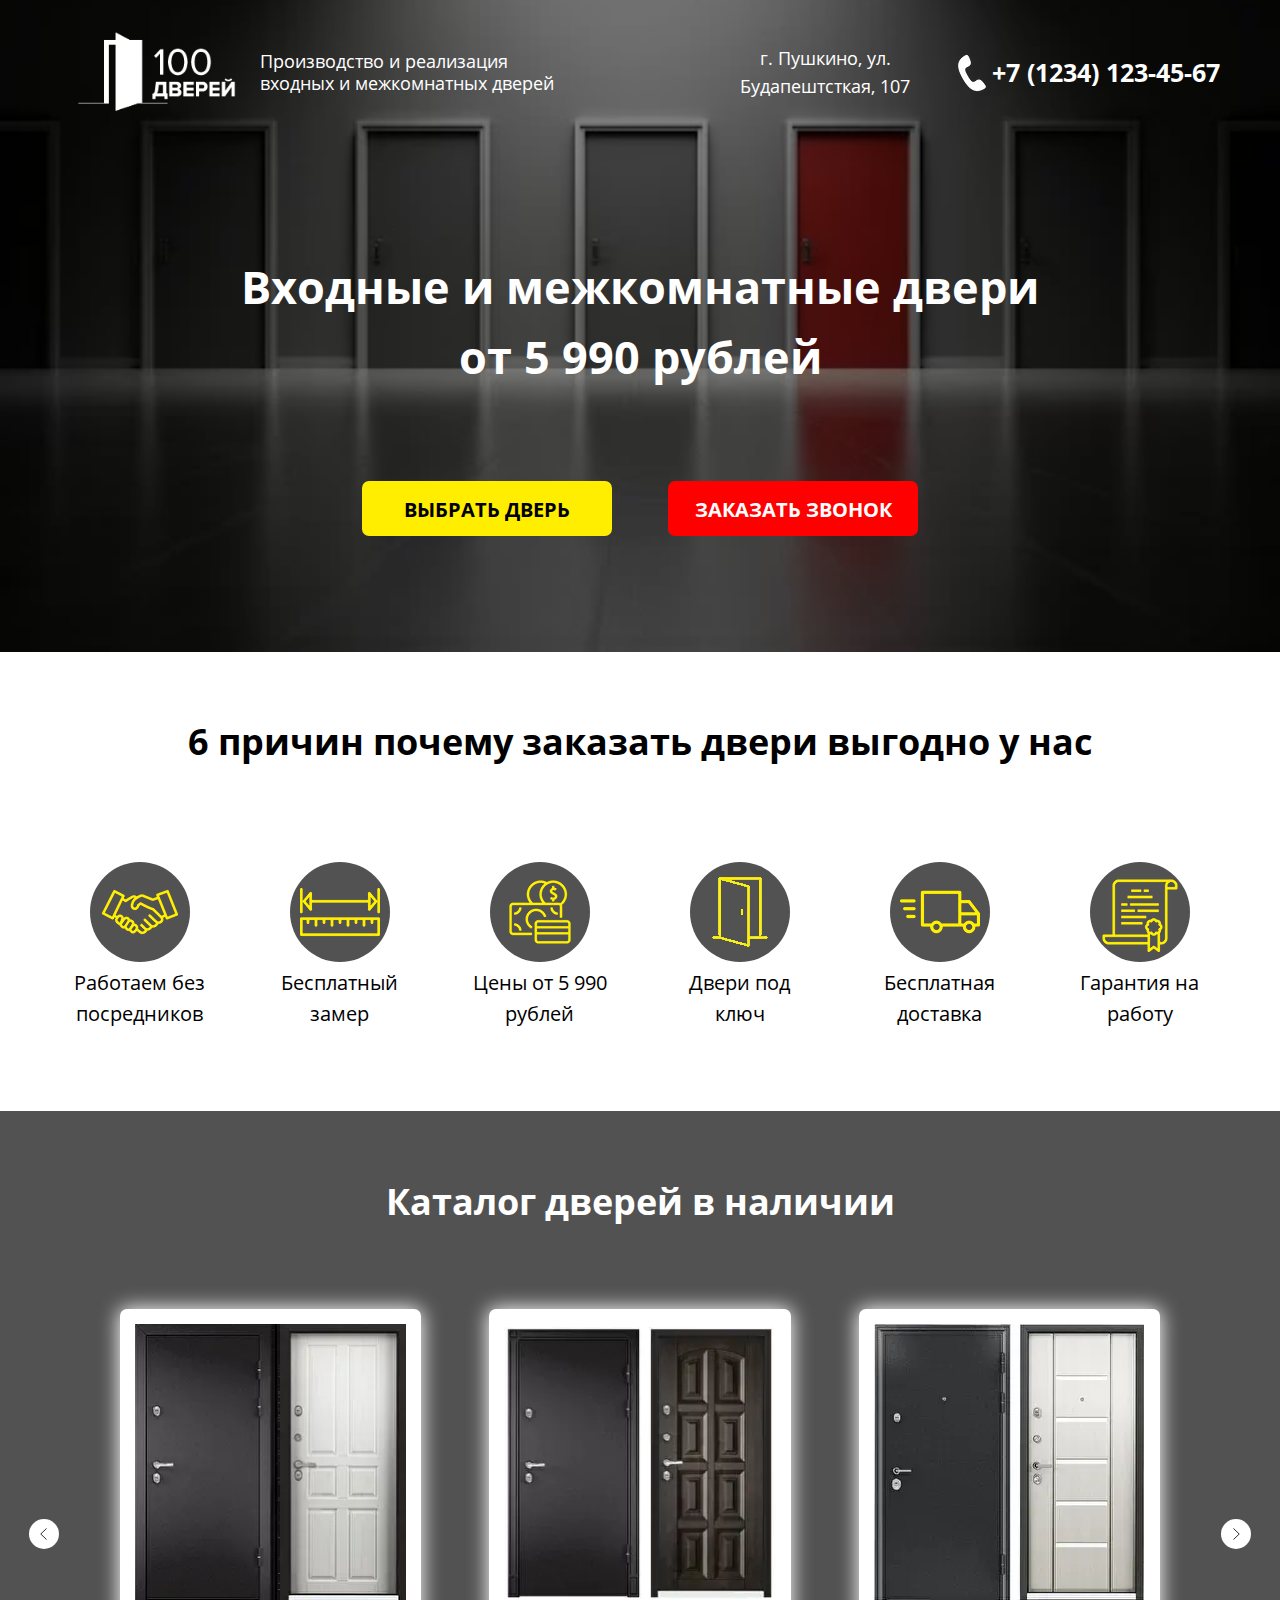
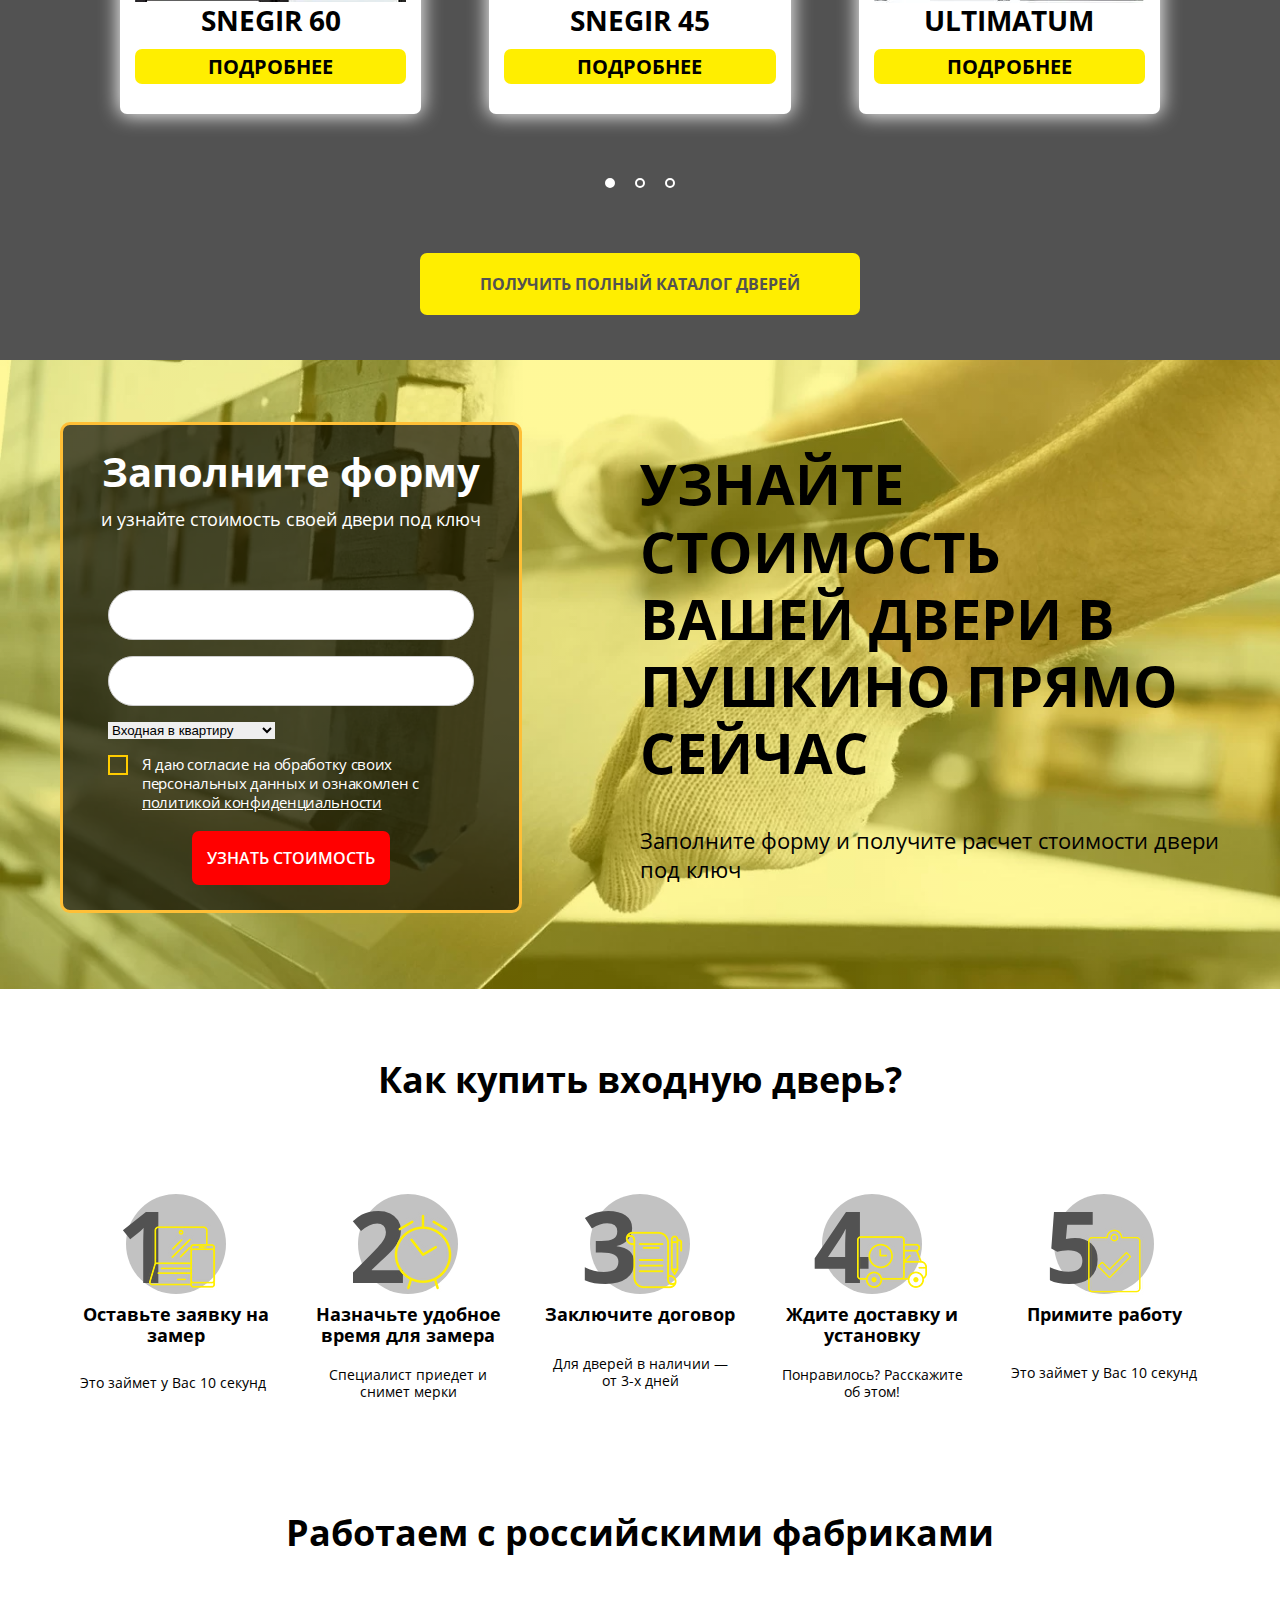
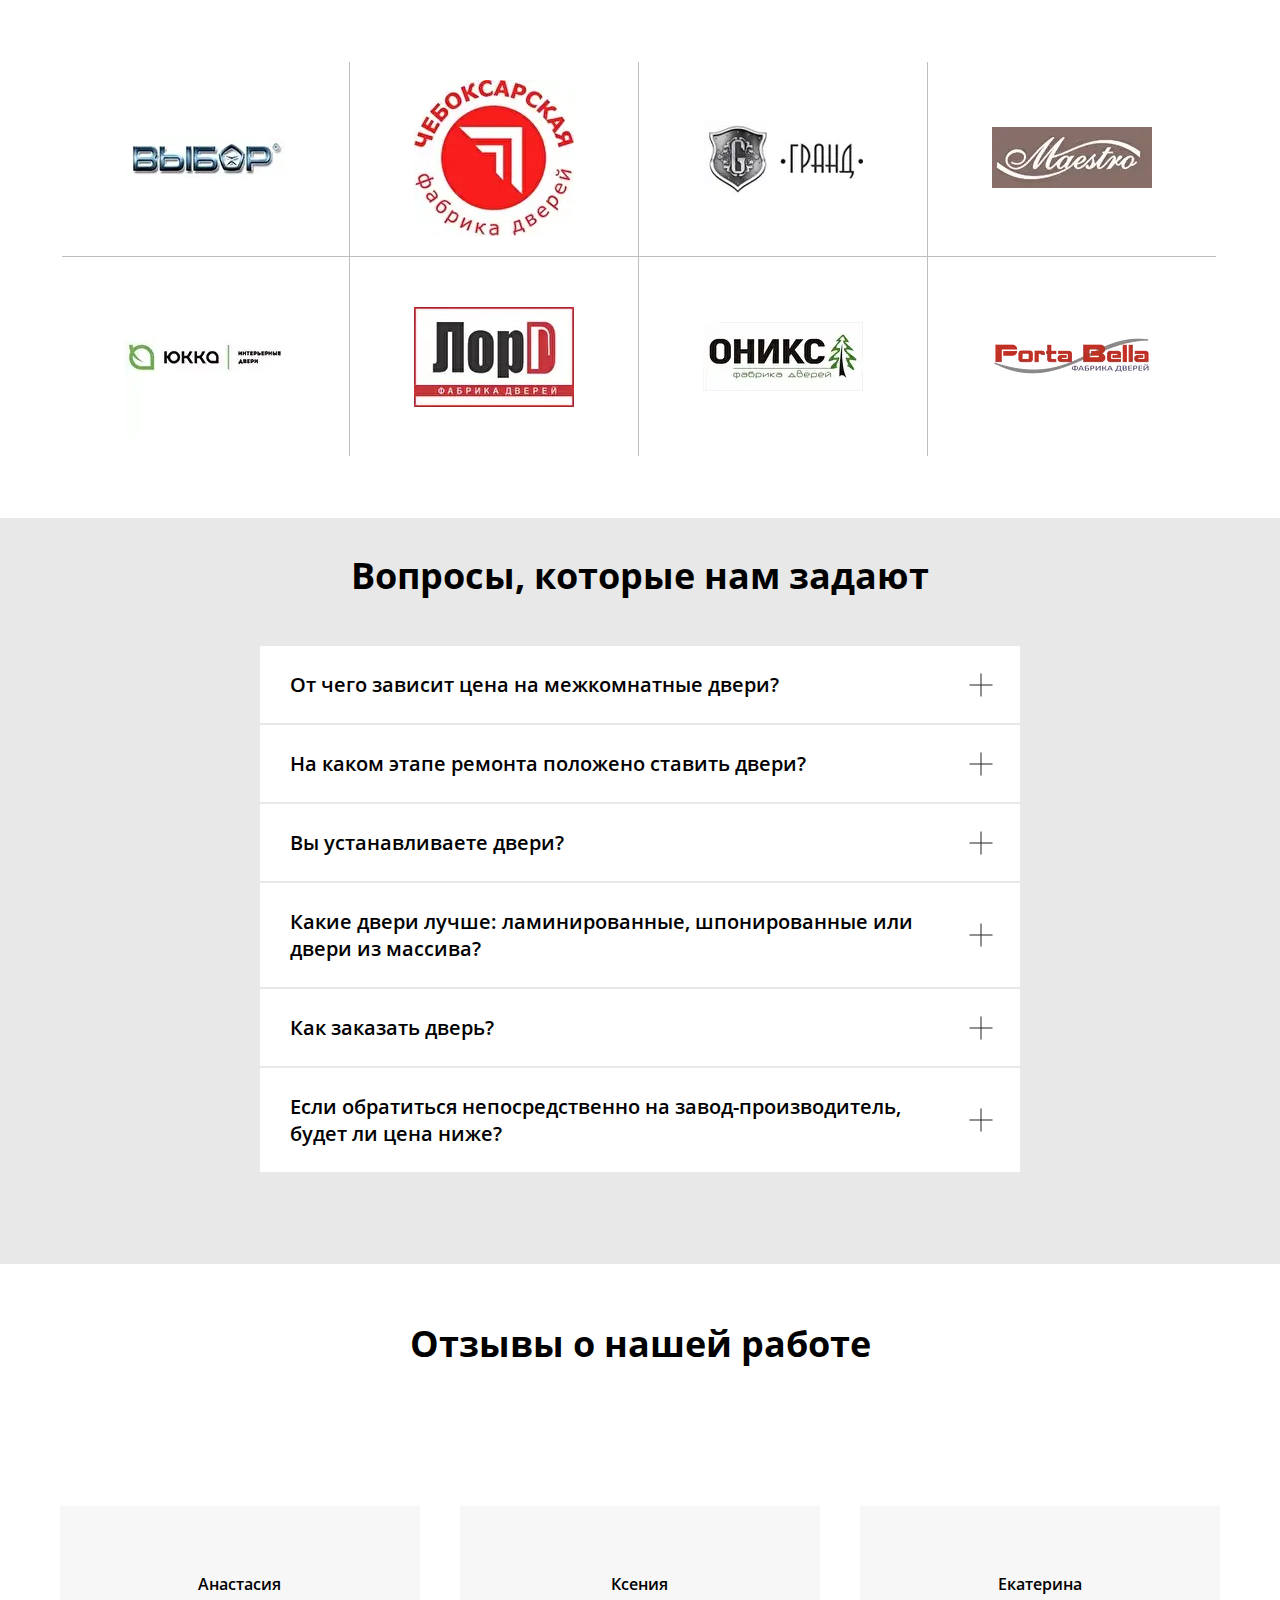
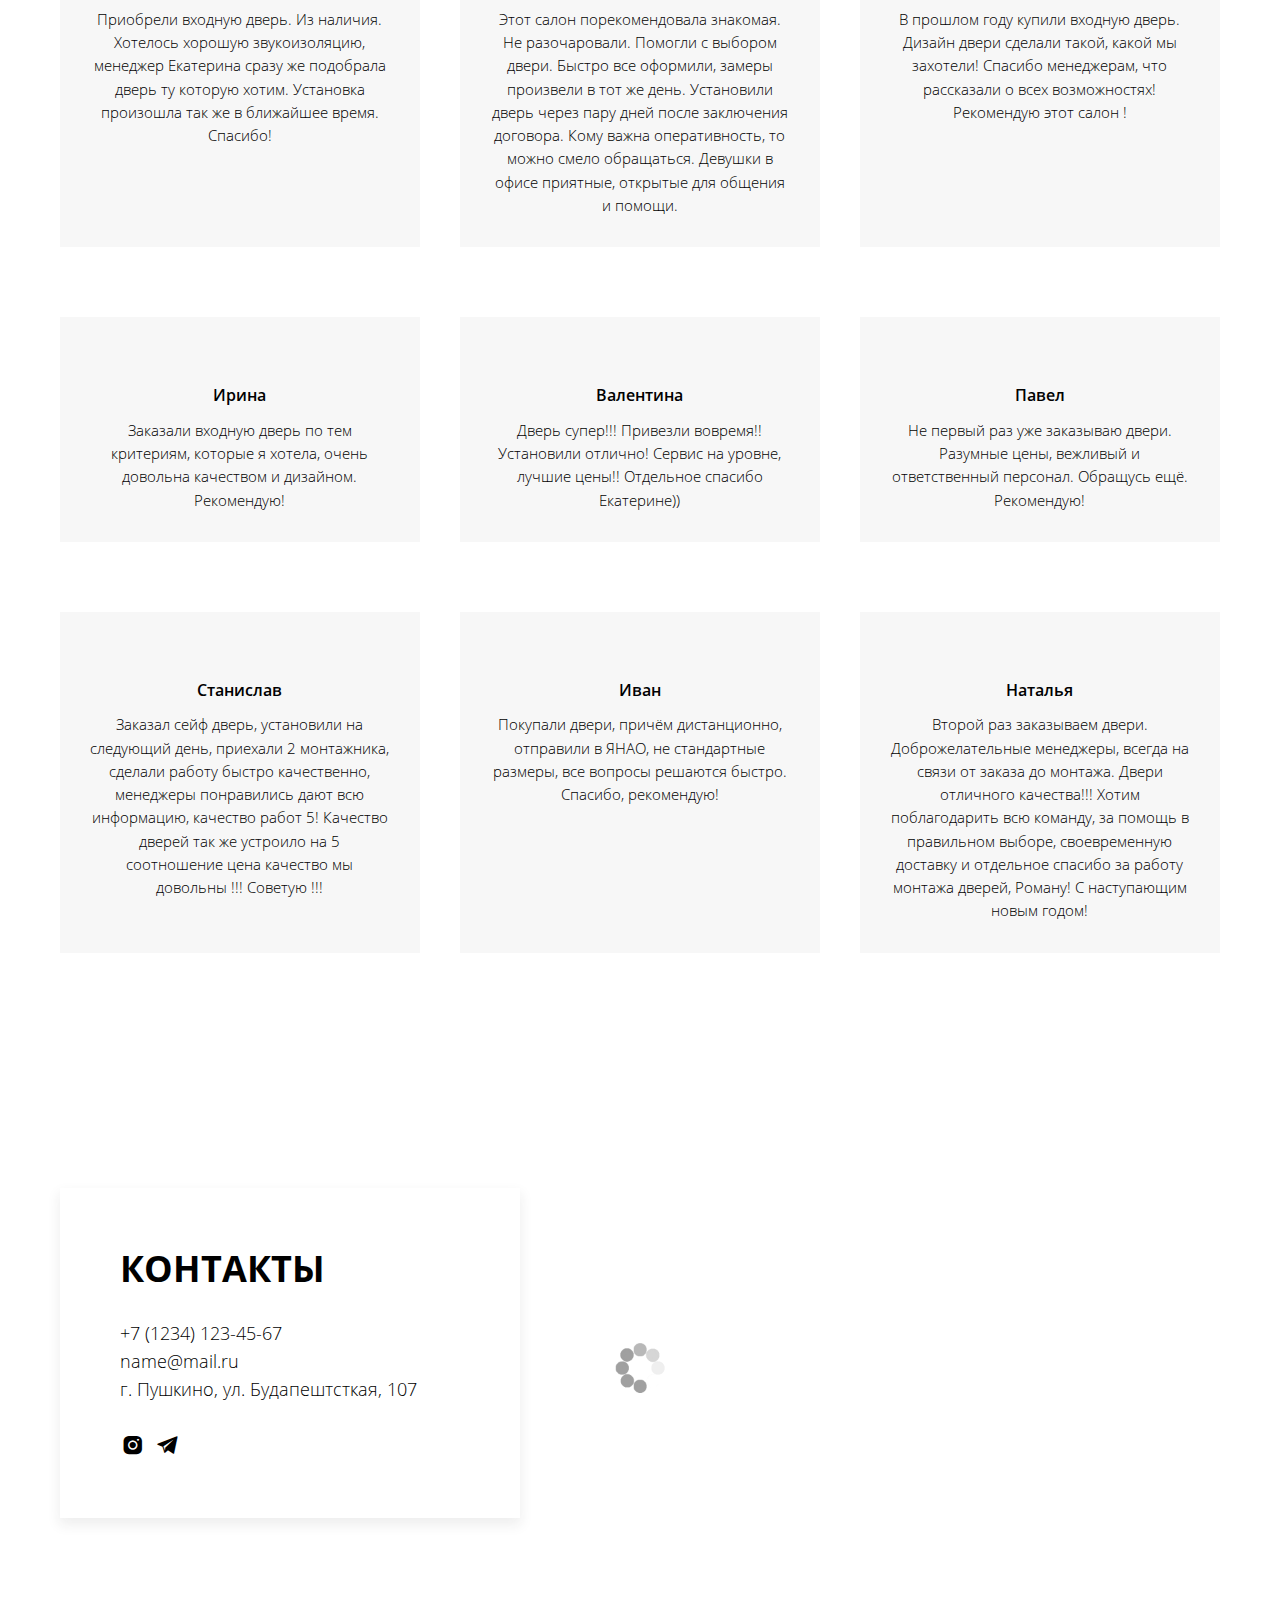
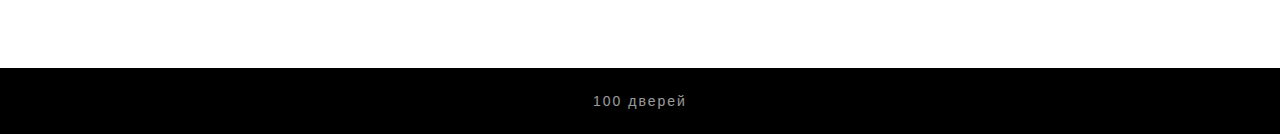
==== commit 4370d703: "update project" ====
--- a/site_6/index.html
+++ b/site_6/index.html
@@ -1,1070 +1,1070 @@
-<!DOCTYPE html>-<html lang="ru">- <head>-	<title>Главная</title>-	<meta charset="UTF-8">-	<meta name="format-detection" content="telephone=no">-	-	<link rel="stylesheet" href="css/style.min.css">-	<link rel="shortcut icon" href="favicon.ico">-	<!-- <meta name="robots" content="noindex, nofollow"> -->-	<!-- <meta name="viewport" content="width=device-width, initial-scale=1.0, maximum-scale=1.0, user-scalable=0"> -->-	<meta name="viewport" content="width=device-width, initial-scale=1.0">-</head>--<body>-	<div class="wrapper">-		<header class="header">-	<div class="header__content _container">-		<div class="header__body">-			<div class="header__column">-				<div class="header__logo header-logo">-					<a class="header-logo__image"><picture><source srcset="img/logo.webp" type="image/webp"><img src="img/logo.png" alt=""></picture></a>-					<div class="header-logo__text">Производство и реализация входных и межкомнатных дверей</div>-				</div>-			</div>-			<div class="header__column">-				<div class="header__contact">-					<div class="header__address">г. Пушкино, ул. Будапештсткая, 107</div>-					<div class="header__tel">+7 (1234) 123-45-67</div>-				</div>-			</div>--		</div>-	</div>-</header>-		<main class="page">-			<section class="mainblock">-				<div class="mainblock-container _container">-					<div class="overlay"></div>-					<div class="mainblock__body">-						<div class="mainblock__content">-							<div class="mainblock__title">Входные и межкомнатные двери от 5 990 рублей</div>-							<div class="mainblock__buttons">-								<a href="#catalog" class="mainblock__btn _goto">Выбрать дверь</a>-								<a href="#success-message" class="mainblock__btn _popup-link">Заказать звонок</a>-							</div>-						</div>-					</div>-				</div>-			</section>-			<section class="advantages">-				<div class="_container">-					<div class="advantages__title maintitle">-						<h2>6 причин почему заказать двери выгодно у нас</h2>-					</div>-					<div class="advantages__body">-						<div class="advantages__column">-							<div class="advantages__item item-advantages">-								<div class="item-advantages__image"><img src="img/noroot.webp" alt=""></div>-								<div class="item-advantages__title">Работаем без посредников</div>-							</div>-						</div>-						<div class="advantages__column">-							<div class="advantages__item item-advantages">-								<div class="item-advantages__image"><img src="img/noroot1.webp" alt=""></div>-								<div class="item-advantages__title">Бесплатный замер</div>-							</div>-						</div>-						<div class="advantages__column">-							<div class="advantages__item item-advantages">-								<div class="item-advantages__image"><img src="img/noroot2.webp" alt=""></div>-								<div class="item-advantages__title">Цены от 5 990 рублей</div>-							</div>-						</div>-						<div class="advantages__column">-							<div class="advantages__item item-advantages">-								<div class="item-advantages__image"><picture><source srcset="img/noroot3.webp" type="image/webp"><img src="img/noroot3.png" alt=""></picture></div>-								<div class="item-advantages__title">Двери под ключ</div>-							</div>-						</div>-						<div class="advantages__column">-							<div class="advantages__item item-advantages">-								<div class="item-advantages__image"><img src="img/noroot4.webp" alt=""></div>-								<div class="item-advantages__title">Бесплатная доставка</div>-							</div>-						</div>-						<div class="advantages__column">-							<div class="advantages__item item-advantages">-								<div class="item-advantages__image"><img src="img/noroot5.webp" alt=""></div>-								<div class="item-advantages__title">Гарантия на работу</div>-							</div>-						</div>-					</div>-				</div>-			</section>-			<section class="catalog">-				<div class="catalog__title maintitle _container">-					<h2>Каталог дверей в наличии</h2>-				</div>---				<div class="catalog__body">--					<div class="catalog__content _container">-						<div class="catalog__slider _swiper ">-							<div class="catalog__slide">-								<div class="catalog__row">-									<div class="catalog__column">-										<div class="catalog__item item-catalog">-											<div class="item-catalog__img"><picture><source srcset="img/snegir60.webp" type="image/webp"><img src="img/snegir60.png" alt=""></picture></div>-											<div class="item-catalog__title">Snegir 60</div>-											<a href="#snegir60" class="item-catalog__btn _popup-link">Подробнее</a>-										</div>-									</div>-									<div class="catalog__column">-										<div class="catalog__item item-catalog">-											<div class="item-catalog__img"><picture><source srcset="img/snegir45.webp" type="image/webp"><img src="img/snegir45.jpg" alt=""></picture></div>-											<div class="item-catalog__title">Snegir 45</div>-											<a href="#snegir45" class="item-catalog__btn _popup-link">Подробнее</a>-										</div>-									</div>-									<div class="catalog__column">-										<div class="catalog__item item-catalog">-											<div class="item-catalog__img"><picture><source srcset="img/ultimatum.webp" type="image/webp"><img src="img/ultimatum.jpg" alt=""></picture></div>-											<div class="item-catalog__title">Ultimatum</div>-											<a href="#ultimatum" class="item-catalog__btn _popup-link">Подробнее</a>-										</div>-									</div>-								</div>-							</div>-							<div class="catalog__slide">-								<div class="catalog__row">-									<div class="catalog__column">-										<div class="catalog__item item-catalog">-											<div class="item-catalog__img"><picture><source srcset="img/snegir20.webp" type="image/webp"><img src="img/snegir20.png" alt=""></picture></div>-											<div class="item-catalog__title">Snegir 20</div>-											<a href="#snegir20" class="item-catalog__btn _popup-link">Подробнее</a>-										</div>-									</div>-									<div class="catalog__column">-										<div class="catalog__item item-catalog">-											<div class="item-catalog__img"><picture><source srcset="img/deltam.webp" type="image/webp"><img src="img/deltam.png" alt=""></picture></div>-											<div class="item-catalog__title">Delta M</div>-											<a href="#deltam" class="item-catalog__btn _popup-link">Подробнее</a>-										</div>-									</div>-									<div class="catalog__column">-										<div class="catalog__item item-catalog">-											<div class="item-catalog__img"><picture><source srcset="img/superomega.webp" type="image/webp"><img src="img/superomega.png" alt=""></picture></div>-											<div class="item-catalog__title">Super Omega</div>-											<a href="#superomega" class="item-catalog__btn _popup-link">Подробнее</a>-										</div>-									</div>-								</div>-							</div>-							<div class="catalog__slide">-								<div class="catalog__row">-									<div class="catalog__column">-										<div class="catalog__item item-catalog">-											<div class="item-catalog__img"><img src="img/image_bg1.webp" alt=""></div>-											<div class="item-catalog__title">Тестовая карточка</div>-											<a href="#test" class="item-catalog__btn _popup-link">Подробнее</a>-										</div>-									</div>-									<div class="catalog__column">-										<div class="catalog__item item-catalog">-											<div class="item-catalog__img"><img src="img/sharm.webp" alt=""></div>-											<div class="item-catalog__title">Шарм</div>-											<a href="#sharm" class="item-catalog__btn _popup-link">Подробнее</a>-										</div>-									</div>-									<div class="catalog__column">-										<div class="catalog__item item-catalog">-											<div class="item-catalog__img"><img src="img/rumba.webp" alt=""></div>-											<div class="item-catalog__title">Румба</div>-											<a href="#rumba" class="item-catalog__btn _popup-link">Подробнее</a>-										</div>-									</div>-								</div>-							</div>-						</div>-					</div>-					<div class="catalog__navigation-prev"></div>-					<div class="catalog__navigation-next"></div>-				</div>--				<div class="catalog__slider-pagging"></div>-				<div class="catalog__footer footer-catalog">-					<a href="#getcatalog" class="footer-catalog__btn _popup-link">Получить полный каталог дверей</a>-				</div>--			</section>-			<section class="request">-				<div class="_container">-					<div class="request-overlay"></div>-					<div class="request__wrapper">-						<div class="request__title">-							<div class="request__label">-								<h2>УЗНАЙТЕ СТОИМОСТЬ ВАШЕЙ ДВЕРИ В СУРГУТЕ ПРЯМО СЕЙЧАС</h2>-							</div>-							<div class="request__description">-								<p>-									Заполните форму и получите расчет стоимости двери под ключ-								</p>-							</div>-						</div>-						<div class="request__body">-							<div class="request__form form-request">-								<div class="form-request__title"><span>Заполните форму</span>-									<span> и узнайте стоимость своей двери под ключ</span>-								</div>-								<form action="#" method="GET">-									<div class="form-request__name">-										<input autocomplete="off" type="text" name="form[]" data-value="Ваше имя"-											data-error="Ошибка" class="input _req">-									</div>-									<div class="form-request__tel">-										<input autocomplete="off" type="text" data-inputmask-regex="([+]{1}[0-9]+)|([0-9]+)" data-inputmask-clearmaskonlostfocus="false" name="form[]" data-value="Ваш телефон"-											data-error="Введите номер телефона" class="input _phone _req">-									</div>-									<div class="form-request__select">-										<select name="form[]" class="form">-											<option value="Входная в квартиру" selected="selected">Входная в квартиру</option>-											<option value="Входная в частный дом">Входная в частный дом</option>-											<option value="Межкомнатная">Межкомнатная</option>-										</select>-									</div>-									<div class="form-request__policy">-										<label class="checkbox">-											<input type="checkbox" data-value="check" class='checkbox__input _req' name="form[]">-											<div class="checkbox__text">-												<p>-													Я даю согласие на обработку своих персональных данных и ознакомлен с <a-														href="#">политикой конфиденциальности</a>-												</p>-											</div>--										</label>-									</div>--									<div class="form-request__btn">-										<button>Узнать стоимость</button>-									</div>-								</form>-							</div>-						</div>-					</div>-				</div>-			</section>-			<section class="guide">-				<div class="_container">-					<div class="guide__title maintitle">-						<h2>Как купить входную дверь?</h2>-					</div>-					<div class="guide__body">-						<div class="guide__column">-							<div class="guide__item item-guide">-								<div class="item-guide__image"><span>1</span><img src="img/computer.webp" alt=""></div>-								<div class="item-guide__title">Оставьте заявку на замер</div>-								<div class="item-guide__text">Это займет у Вас 10 секунд</div>-							</div>-						</div>-						<div class="guide__column">-							<div class="guide__item item-guide">-								<div class="item-guide__image"><span>2</span><img src="img/reminder.webp" alt=""></div>-								<div class="item-guide__title">Назначьте удобное время для замера</div>-								<div class="item-guide__text">Специалист приедет и снимет мерки</div>-							</div>-						</div>-						<div class="guide__column">-							<div class="guide__item item-guide">-								<div class="item-guide__image"><span>3</span><img src="img/list.webp" alt=""></div>-								<div class="item-guide__title">Заключите договор</div>-								<div class="item-guide__text">Для дверей в наличии — от 3-х дней</div>-							</div>-						</div>-						<div class="guide__column">-							<div class="guide__item item-guide">-								<div class="item-guide__image"><span>4</span><img src="img/truck.webp" alt=""></div>-								<div class="item-guide__title">Ждите доставку и установку</div>-								<div class="item-guide__text">Понравилось? Расскажите об этом!</div>-							</div>-						</div>-						<div class="guide__column">-							<div class="guide__item item-guide">-								<div class="item-guide__image"><span>5</span><img src="img/plane.webp" alt=""></div>-								<div class="item-guide__title">Примите-									работу</div>-								<div class="item-guide__text">Это займет у Вас 10 секунд</div>-							</div>-						</div>-					</div>-				</div>-			</section>-			<section class="partnership">-				<div class="_container">-					<div class="partnership__title maintitle">-						<h2>Работаем с российскими фабриками</h2>-					</div>--					<div class="partnership__body">--						<div class="partnership__row">-							<div class="partnership__column">-								<div class="partnership__item item-partnership">-									<div class="item-partnership__image"><picture><source srcset="img/vibor.webp" type="image/webp"><img src="img/vibor.jpg" alt=""></picture></div>-								</div>-							</div>-							<div class="partnership__column">-								<div class="partnership__item item-partnership">-									<div class="item-partnership__image"><picture><source srcset="img/chfb.webp" type="image/webp"><img src="img/chfb.jpg" alt=""></picture></div>-								</div>-							</div>-							<div class="partnership__column">-								<div class="partnership__item item-partnership">-									<div class="item-partnership__image"><picture><source srcset="img/grand.webp" type="image/webp"><img src="img/grand.png" alt=""></picture></div>-								</div>-							</div>-							<div class="partnership__column">-								<div class="partnership__item item-partnership">-									<div class="item-partnership__image"><picture><source srcset="img/maestro.webp" type="image/webp"><img src="img/maestro.png" alt=""></picture></div>-								</div>-							</div>-							<div class="partnership__column">-								<div class="partnership__item item-partnership">-									<div class="item-partnership__image"><picture><source srcset="img/ukka.webp" type="image/webp"><img src="img/ukka.jpg" alt=""></picture></div>-								</div>-							</div>-							<div class="partnership__column">-								<div class="partnership__item item-partnership">-									<div class="item-partnership__image"><picture><source srcset="img/lor.webp" type="image/webp"><img src="img/lor.png" alt=""></picture></div>-								</div>-							</div>-							<div class="partnership__column">-								<div class="partnership__item item-partnership">-									<div class="item-partnership__image"><picture><source srcset="img/onix.webp" type="image/webp"><img src="img/onix.jpg" alt=""></picture></div>-								</div>-							</div>-							<div class="partnership__column">-								<div class="partnership__item item-partnership">-									<div class="item-partnership__image"><img src="img/proizvodstvo-mezhkom.webp" alt=""></div>-								</div>-							</div>-						</div>-					</div>-				</div>-			</section>-			<section class="questions">-				<div class="_container">-					<div class="questions__title maintitle">-						<h2>Вопросы, которые нам задают</h2>-					</div>-					<div class="questions__body">-						<div class="questions__spollers spollers-questions _scr-item _spollers">-							<div class="spollers-questions__item">-								<div class="spollers-questions__title _spoller">От чего зависит цена на межкомнатные двери?-								</div>-								<div class="spollers-questions__body">-									Цена межкомнатных дверей зависит от типа конструкции, материала облицовки двери и-									использованных декоративных элементов. Самые экономичные двери изготавливаются по-									каркасно-щитовой технологии и облицованы искусственным материалом. Двери изготовленные из-									цельного дерева или собранные полностью из бруса с облицовкой натуральным шпоном значительно-									дороже. Также на стоимость двери влияют декоративные элементы: фьюзинг, молдинг, вставки из-									закаленного стекла, дополнительный рисунок на двери и т.д.-								</div>-							</div>-							<div class="spollers-questions__item">-								<div class="spollers-questions__title _spoller">На каком этапе ремонта положено ставить двери?-								</div>-								<div class="spollers-questions__body">-									Установку дверей рекомендуется производить на завершающей стадии ремонта, когда настелены-									полы и закончена отделка стен.-								</div>-							</div>-							<div class="spollers-questions__item">-								<div class="spollers-questions__title _spoller">Вы устанавливаете двери?</div>-								<div class="spollers-questions__body">-									Да, мы занимаемся установкой дверей с полным комплексом работ и услуг.-								</div>-							</div>-							<div class="spollers-questions__item">-								<div class="spollers-questions__title _spoller">Какие двери лучше: ламинированные, шпонированные-									или двери из массива?</div>-								<div class="spollers-questions__body">-									Нельзя ответить на этот вопрос однозначно. Каждому типу межкомнатной двери присущи свои-									достоинства и недостатки. Ламинированные двери дешевле в производстве, менее подвержены-									воздействию повышенной влажности, легче, и не требуют особого ухода. Шпонированные двери-									более прочные, смотрятся богаче, рисунок и текстура натурального шпона ни чем, не отличается-									от дверей изготовленных из ценных пород дерева. Двери из массива самые прочные, у них-									наиболее красивый рисунок и цвет, но они достаточно дорогие, боятся повышенной влажности и-									требуют определенного ухода.-								</div>-							</div>-							<div class="spollers-questions__item">-								<div class="spollers-questions__title _spoller">Как заказать дверь?</div>-								<div class="spollers-questions__body">-									Вы можете заказать и купить межкомнатные и входные двери в нашем салоне. Двери стандартных-									размеров можно оплатить на адресе во время замера или после доставки. Если Вы планируете-									забирать двери самостоятельно, оплатить их можно по факту самовывоза.-								</div>-							</div>-							<div class="spollers-questions__item">-								<div class="spollers-questions__title _spoller">Если обратиться непосредственно на-									завод-производитель, будет ли цена ниже?</div>-								<div class="spollers-questions__body">-									Мы устанавливаем цены на товары ниже рекомендованных производителем (компанией-импортером), в-									то время как сами заводы (импортеры) в розницу отпускают только по рекомендуемой цене.-								</div>-							</div>-						</div>--					</div>-				</div>-			</section>-			<section class="reviews">-				<div class="_container">-					<div class="reviews__title maintitle">-						<h2>Отзывы о нашей работе</h2>-					</div>-					<div class="reviews__body">-						<div class="reviews__column">-							<div class="reviews__item item-reviews">-								<div class="item-reviews__author">Анастасия</div>-								<div class="item-reviews__text">Приобрели входную дверь. Из наличия. Хотелось хорошую-									звукоизоляцию, менеджер Екатерина сразу же подобрала дверь ту которую хотим. Установка-									произошла так же в ближайшее время. Спасибо!</div>-							</div>-						</div>-						<div class="reviews__column">-							<div class="reviews__item item-reviews">-								<div class="item-reviews__author">Ксения</div>-								<div class="item-reviews__text">Этот салон порекомендовала знакомая. Не разочаровали. Помогли с-									выбором двери. Быстро все оформили, замеры произвели в тот же день. Установили дверь через-									пару дней после заключения договора. Кому важна оперативность, то можно смело обращаться.-									Девушки в офисе приятные, открытые для общения и помощи.</div>-							</div>-						</div>-						<div class="reviews__column">-							<div class="reviews__item item-reviews">-								<div class="item-reviews__author">Екатерина</div>-								<div class="item-reviews__text">В прошлом году купили входную дверь. Дизайн двери сделали такой,-									какой мы захотели! Спасибо менеджерам, что рассказали о всех возможностях! Рекомендую этот-									салон !</div>-							</div>-						</div>-						<div class="reviews__column">-							<div class="reviews__item item-reviews">-								<div class="item-reviews__author">Ирина</div>-								<div class="item-reviews__text">Заказали входную дверь по тем критериям, которые я хотела, очень-									довольна качеством и дизайном. Рекомендую!</div>-							</div>-						</div>-						<div class="reviews__column">-							<div class="reviews__item item-reviews">-								<div class="item-reviews__author">Валентина</div>-								<div class="item-reviews__text">Дверь супер!!! Привезли вовремя!!Установили отлично! Сервис на-									уровне, лучшие цены!! Отдельное спасибо Екатерине))</div>-							</div>-						</div>-						<div class="reviews__column">-							<div class="reviews__item item-reviews">-								<div class="item-reviews__author">Павел</div>-								<div class="item-reviews__text">Не первый раз уже заказываю двери. Разумные цены, вежливый и-									ответственный персонал. Обращусь ещё. Рекомендую!</div>-							</div>-						</div>-						<div class="reviews__column">-							<div class="reviews__item item-reviews">-								<div class="item-reviews__author">Станислав</div>-								<div class="item-reviews__text">Заказал сейф дверь, установили на следующий день, приехали 2-									монтажника, сделали работу быстро качественно, менеджеры понравились дают всю информацию,-									качество работ 5! Качество дверей так же устроило на 5 соотношение цена качество мы довольны-									!!! Советую !!!</div>-							</div>-						</div>-						<div class="reviews__column">-							<div class="reviews__item item-reviews">-								<div class="item-reviews__author">Иван</div>-								<div class="item-reviews__text">Покупали двери, причём дистанционно, отправили в ЯНАО, не-									стандартные размеры, все вопросы решаются быстро. Спасибо, рекомендую!</div>-							</div>-						</div>-						<div class="reviews__column">-							<div class="reviews__item item-reviews">-								<div class="item-reviews__author">Наталья</div>-								<div class="item-reviews__text">Второй раз заказываем двери. Доброжелательные менеджеры, всегда-									на связи от заказа до монтажа. Двери отличного качества!!! Хотим поблагодарить всю команду,-									за помощь в правильном выборе, своевременную доставку и отдельное спасибо за работу монтажа-									дверей, Роману! С наступающим новым годом!</div>-							</div>-						</div>-					</div>-				</div>-			</section>--			<section class="contacts">-				<div class="contacts__info info-contacts _container">-					<div class="info-contacts__column">-						<div class="info-contacts__content">-							<div class="info-contacts__header">-								<div class="item-contacts__title">КОНТАКТЫ</div>-							</div>-							<div class="info-contacts__body">-								<div class="info-contacts__tel">+7 (1234) 123-45-67</div>-								<div class="info-contacts__email">name@mail.ru</div>-								<div class="info-contacts__address">г. Пушкино, ул. Будапештсткая, 107</div>-							</div>-							<div class="info-contacts__footer">-								<a href="" class="info-contacts__link _icon-instagram"></a>-								<a href="" class="info-contacts__link _icon-telegram"></a>-							</div>-						</div>-					</div>-				</div>-				<div class="contacts__map" id="map">-				</div>-			</section>--		</main>-		<footer class="footer">-	<div class="footer__content _container">-		<div class="footer__copyright"><a href="#">100 дверей</a></div>-	</div>-</footer>-	</div>-	<div class="popup">-	<div class="popup__content">-		<div class="popup__body">-			<div class="popup__close"></div>-		</div>-	</div>-</div>--<div class="popup popup_success-message success-message">-	<div class="popup__content success-message__content">-		<div class="popup__body success-message__body">-			<div class="popup__close"></div>-			<div class="success-message__img"><svg width="50" height="50" fill="#62C584"> <path d="M25.1 49.28A24.64 24.64 0 0 1 .5 24.68 24.64 24.64 0 0 1 25.1.07a24.64 24.64 0 0 1 24.6 24.6 24.64 24.64 0 0 1-24.6 24.61zm0-47.45A22.87 22.87 0 0 0 2.26 24.68 22.87 22.87 0 0 0 25.1 47.52a22.87 22.87 0 0 0 22.84-22.84A22.87 22.87 0 0 0 25.1 1.83z"></path> <path d="M22.84 30.53l-4.44-4.45a.88.88 0 1 1 1.24-1.24l3.2 3.2 8.89-8.9a.88.88 0 1 1 1.25 1.26L22.84 30.53z"></path> </svg></div>-			<div class="success-message__title">Спасибо! Данные успешно отправлены.</div>-		</div>-	</div>-</div>----<div class="popup popup_callback getcatalog">-	<div class="popup__close"></div>-	<div class="popup__content getcatalog__content">-		<div class="popup__body getcatalog__body">-			<div class="getcatalog__label">-				<div class="getcatalog__title">Заполните форму</div>-				<div class="getcatalog__notice">Наш менеджер свяжется с Вами и проконсультирует</div>-			</div>-			<div class="getcatalog__form">-				<form action="#" class="form-getcatalog">-					<div class="form-getcatalog__line">-						<div class="form-getcatalog__label">Ваше имя&nbsp;</div>-						<div class="form-getcatalog__input">-							<input autocomplete="off" type="text" name="form[]" data-error="Укажите, пожалуйста, имя" data-value=""-								class="input _req">-						</div>-					</div>-					<div class="form-getcatalog__line">-						<div class="form-getcatalog__label">Ваш телефон&nbsp;</div>-						<div class="form-getcatalog__input">-							<input autocomplete="off" type="text" name="form[]" data-value="Ваш телефон" data-error="Введите номер телефона"-							class="input _phone _req">-						</div>-					</div>-					<button type="submit" class="form-getcatalog__btn">Позвоните мне</button>-					<div class="form-getcatalog__notice">Нажимая на кнопку, вы даете свое согласие на обработку персональных-						данных</div>-				</form>-			</div>-		</div>-	</div>-</div>--<div class="popup popup_snegir60 popup-catalog">-	<div class="popup__close"></div>-	<div class="popup__content">-		<div class="popup__body popup-catalog__body">-			-			<div class="popup__content content-popup">-				<div class="content-popup__img"><img src="img/snegir60_big.webp" alt=""></div>--				<div class="content-popup__text">-					<div class="content-popup__title">Входная дверь Snegir 60</div>-					<div class="content-popup__descr">-						<span>Snegir 60 — термосберегающая дверь от завода стальных дверей Torex. Она разработана специально-							для-							эксплуатации в экстремальных климатических условиях (серия «Extreme»). От -45°С до +40°С, в дождь,-							снег и зной она будет сохранять в Вашем доме комфорт и уют. </span><br>-						<strong>Разработана специально для частного дома.</strong><br>-						<span>5 слоев утеплителей, 3 контура уплотнения, 3 контура примыкания, полотно толщиной до 118 мм, 3-							слоя-							защитного покрытия всех металлических элементов. Уверенно противостоит холоду и-							коррозии!</span><br>-						<strong>«Две двери в одной»</strong><br>-						<span>Терморазрыв в полотне «делит» дверь на внешнюю и внутреннюю половины. Первая не пускает холод-							внутрь, вторая — удерживает тепло в доме. «Столкновение» температур и промерзание двери исключены!-						</span><br>-						<strong>Верхний замок:</strong>-						<span>Border 3В 8-8Г/15, 4 класса взломостойкости по ГОСТ 5089-2011. </span><br>-						<strong>Нижний замок:</strong>-						<span>Crit ЗВ-A-30 4Л, 2 класса взломостойкости по ГОСТ 5089-2011. </span><br>-						<strong>А так же:</strong>-						<span>Декоративные накладки на ключевину сувальдного замка с направляющими для ключа и подпружиненными-							шторками от продувания. Противосъемные ригели (2 шт) с петлевой стороны полотна. Ночная задвижка.-						</span><br>-						<strong>Антикоррозийная защита:</strong>-						<span>Три слоя антикоррозийного покрытия. Накладной порог из нержавеющей стали. </span><br>-						<strong>Особенности конструкции: </strong>-						<span>Дверной короб состоит из двух рам — внутренней и наружной, между ними терморазрыв. Исключены-							мостики холода в замках. Нет глазка. Пять слоев утеплителей. Три контура уплотнителей различного-							типа.-						</span><br>-						<strong>Код серии:</strong>-						<span> 4607125581832 </span>-					</div>-					<div class="content-popup__btn"><a href="#callback" class="_popup-link">Хочу такую дверь</a></div>-				</div>-			</div>-		</div>-	</div>-</div>--<div class="popup popup_snegir45 popup-catalog">-	<div class="popup__close"></div>-	<div class="popup__content">-		<div class="popup__body popup-catalog__body">-			-			<div class="popup__content content-popup">-				<div class="content-popup__img"><img src="img/snegir45.webp" alt=""></div>--				<div class="content-popup__text">-					<div class="content-popup__title">Входная дверь Snegir 45</div>-					<div class="content-popup__descr">-						<span>Snegir 60 — термосберегающая дверь от завода стальных дверей Torex. Она разработана специально-							для-							эксплуатации в экстремальных климатических условиях (серия «Extreme»). От -45°С до +40°С, в дождь,-							снег и зной она будет сохранять в Вашем доме комфорт и уют. </span><br>-						<strong>Разработана специально для частного дома.</strong><br>-						<span>5 слоев утеплителей, 3 контура уплотнения, 3 контура примыкания, полотно толщиной до 118 мм, 3-							слоя-							защитного покрытия всех металлических элементов. Уверенно противостоит холоду и-							коррозии!</span><br>-						<strong>«Две двери в одной»</strong><br>-						<span>Терморазрыв в полотне «делит» дверь на внешнюю и внутреннюю половины. Первая не пускает холод-							внутрь, вторая — удерживает тепло в доме. «Столкновение» температур и промерзание двери исключены!-						</span><br>-						<strong>Верхний замок:</strong>-						<span>Border 3В 8-8Г/15, 4 класса взломостойкости по ГОСТ 5089-2011. </span><br>-						<strong>Нижний замок:</strong>-						<span>Crit ЗВ-A-30 4Л, 2 класса взломостойкости по ГОСТ 5089-2011. </span><br>-						<strong>А так же:</strong>-						<span>Декоративные накладки на ключевину сувальдного замка с направляющими для ключа и подпружиненными-							шторками от продувания. Противосъемные ригели (2 шт) с петлевой стороны полотна. Ночная задвижка.-						</span><br>-						<strong>Антикоррозийная защита:</strong>-						<span>Три слоя антикоррозийного покрытия. Накладной порог из нержавеющей стали. </span><br>-						<strong>Особенности конструкции: </strong>-						<span>Дверной короб состоит из двух рам — внутренней и наружной, между ними терморазрыв. Исключены-							мостики холода в замках. Нет глазка. Пять слоев утеплителей. Три контура уплотнителей различного-							типа.-						</span><br>-						<strong>Код серии:</strong>-						<span> 4607125581832 </span>-					</div>-					<div class="content-popup__btn"><a href="#callback" class="_popup-link">Хочу такую дверь</a></div>-				</div>-			</div>-		</div>-	</div>-</div>--<div class="popup popup_ultimatum popup-catalog">-	<div class="popup__close"></div>-	<div class="popup__content">-		<div class="popup__body popup-catalog__body">-		-			<div class="popup__content content-popup">-				<div class="content-popup__img"><img src="img/ultimatum_big.webp" alt=""></div>--				<div class="content-popup__text">-					<div class="content-popup__title">Входная дверь Ultimatum</div>-					<div class="content-popup__descr">-						<span>Snegir 60 — термосберегающая дверь от завода стальных дверей Torex. Она разработана специально-							для-							эксплуатации в экстремальных климатических условиях (серия «Extreme»). От -45°С до +40°С, в дождь,-							снег и зной она будет сохранять в Вашем доме комфорт и уют. </span><br>-						<strong>Разработана специально для частного дома.</strong><br>-						<span>5 слоев утеплителей, 3 контура уплотнения, 3 контура примыкания, полотно толщиной до 118 мм, 3-							слоя-							защитного покрытия всех металлических элементов. Уверенно противостоит холоду и-							коррозии!</span><br>-						<strong>«Две двери в одной»</strong><br>-						<span>Терморазрыв в полотне «делит» дверь на внешнюю и внутреннюю половины. Первая не пускает холод-							внутрь, вторая — удерживает тепло в доме. «Столкновение» температур и промерзание двери исключены!-						</span><br>-						<strong>Верхний замок:</strong>-						<span>Border 3В 8-8Г/15, 4 класса взломостойкости по ГОСТ 5089-2011. </span><br>-						<strong>Нижний замок:</strong>-						<span>Crit ЗВ-A-30 4Л, 2 класса взломостойкости по ГОСТ 5089-2011. </span><br>-						<strong>А так же:</strong>-						<span>Декоративные накладки на ключевину сувальдного замка с направляющими для ключа и подпружиненными-							шторками от продувания. Противосъемные ригели (2 шт) с петлевой стороны полотна. Ночная задвижка.-						</span><br>-						<strong>Антикоррозийная защита:</strong>-						<span>Три слоя антикоррозийного покрытия. Накладной порог из нержавеющей стали. </span><br>-						<strong>Особенности конструкции: </strong>-						<span>Дверной короб состоит из двух рам — внутренней и наружной, между ними терморазрыв. Исключены-							мостики холода в замках. Нет глазка. Пять слоев утеплителей. Три контура уплотнителей различного-							типа.-						</span><br>-						<strong>Код серии:</strong>-						<span> 4607125581832 </span>-					</div>-					<div class="content-popup__btn"><a href="#callback" class="_popup-link">Хочу такую дверь</a></div>-				</div>-			</div>-		</div>-	</div>-</div>--<div class="popup popup_snegir20 popup-catalog">-	<div class="popup__close"></div>-	<div class="popup__content">-		<div class="popup__body popup-catalog__body">-			-			<div class="popup__content content-popup">-				<div class="content-popup__img"><picture><source srcset="img/snegir20_big.webp" type="image/webp"><img src="img/snegir20_big.png" alt=""></picture></div>--				<div class="content-popup__text">-					<div class="content-popup__title">Входная дверь Snegir 20</div>-					<div class="content-popup__descr">-						<span>Snegir 60 — термосберегающая дверь от завода стальных дверей Torex. Она разработана специально-							для-							эксплуатации в экстремальных климатических условиях (серия «Extreme»). От -45°С до +40°С, в дождь,-							снег и зной она будет сохранять в Вашем доме комфорт и уют. </span><br>-						<strong>Разработана специально для частного дома.</strong><br>-						<span>5 слоев утеплителей, 3 контура уплотнения, 3 контура примыкания, полотно толщиной до 118 мм, 3-							слоя-							защитного покрытия всех металлических элементов. Уверенно противостоит холоду и-							коррозии!</span><br>-						<strong>«Две двери в одной»</strong><br>-						<span>Терморазрыв в полотне «делит» дверь на внешнюю и внутреннюю половины. Первая не пускает холод-							внутрь, вторая — удерживает тепло в доме. «Столкновение» температур и промерзание двери исключены!-						</span><br>-						<strong>Верхний замок:</strong>-						<span>Border 3В 8-8Г/15, 4 класса взломостойкости по ГОСТ 5089-2011. </span><br>-						<strong>Нижний замок:</strong>-						<span>Crit ЗВ-A-30 4Л, 2 класса взломостойкости по ГОСТ 5089-2011. </span><br>-						<strong>А так же:</strong>-						<span>Декоративные накладки на ключевину сувальдного замка с направляющими для ключа и подпружиненными-							шторками от продувания. Противосъемные ригели (2 шт) с петлевой стороны полотна. Ночная задвижка.-						</span><br>-						<strong>Антикоррозийная защита:</strong>-						<span>Три слоя антикоррозийного покрытия. Накладной порог из нержавеющей стали. </span><br>-						<strong>Особенности конструкции: </strong>-						<span>Дверной короб состоит из двух рам — внутренней и наружной, между ними терморазрыв. Исключены-							мостики холода в замках. Нет глазка. Пять слоев утеплителей. Три контура уплотнителей различного-							типа.-						</span><br>-						<strong>Код серии:</strong>-						<span> 4607125581832 </span>-					</div>-					<div class="content-popup__btn"><a href="#callback" class="_popup-link">Хочу такую дверь</a></div>-				</div>-			</div>-		</div>-	</div>-</div>--<div class="popup popup_deltam popup-catalog">-	<div class="popup__close"></div>-	<div class="popup__content">-		<div class="popup__body popup-catalog__body">-			-			<div class="popup__content content-popup">-				<div class="content-popup__img"><picture><source srcset="img/deltam_big.webp" type="image/webp"><img src="img/deltam_big.png" alt=""></picture></div>--				<div class="content-popup__text">-					<div class="content-popup__title">Входная дверь Delta M</div>-					<div class="content-popup__descr">-						<span>Snegir 60 — термосберегающая дверь от завода стальных дверей Torex. Она разработана специально-							для-							эксплуатации в экстремальных климатических условиях (серия «Extreme»). От -45°С до +40°С, в дождь,-							снег и зной она будет сохранять в Вашем доме комфорт и уют. </span><br>-						<strong>Разработана специально для частного дома.</strong><br>-						<span>5 слоев утеплителей, 3 контура уплотнения, 3 контура примыкания, полотно толщиной до 118 мм, 3-							слоя-							защитного покрытия всех металлических элементов. Уверенно противостоит холоду и-							коррозии!</span><br>-						<strong>«Две двери в одной»</strong><br>-						<span>Терморазрыв в полотне «делит» дверь на внешнюю и внутреннюю половины. Первая не пускает холод-							внутрь, вторая — удерживает тепло в доме. «Столкновение» температур и промерзание двери исключены!-						</span><br>-						<strong>Верхний замок:</strong>-						<span>Border 3В 8-8Г/15, 4 класса взломостойкости по ГОСТ 5089-2011. </span><br>-						<strong>Нижний замок:</strong>-						<span>Crit ЗВ-A-30 4Л, 2 класса взломостойкости по ГОСТ 5089-2011. </span><br>-						<strong>А так же:</strong>-						<span>Декоративные накладки на ключевину сувальдного замка с направляющими для ключа и подпружиненными-							шторками от продувания. Противосъемные ригели (2 шт) с петлевой стороны полотна. Ночная задвижка.-						</span><br>-						<strong>Антикоррозийная защита:</strong>-						<span>Три слоя антикоррозийного покрытия. Накладной порог из нержавеющей стали. </span><br>-						<strong>Особенности конструкции: </strong>-						<span>Дверной короб состоит из двух рам — внутренней и наружной, между ними терморазрыв. Исключены-							мостики холода в замках. Нет глазка. Пять слоев утеплителей. Три контура уплотнителей различного-							типа.-						</span><br>-						<strong>Код серии:</strong>-						<span> 4607125581832 </span>-					</div>-					<div class="content-popup__btn"><a href="#callback" class="_popup-link">Хочу такую дверь</a></div>-				</div>-			</div>-		</div>-	</div>-</div>--<div class="popup popup_superomega popup-catalog">-	<div class="popup__close"></div>-	<div class="popup__content">-		<div class="popup__body popup-catalog__body">-			-			<div class="popup__content content-popup">-				<div class="content-popup__img"><picture><source srcset="img/superomega10_big.webp" type="image/webp"><img src="img/superomega10_big.png" alt=""></picture></div>--				<div class="content-popup__text">-					<div class="content-popup__title">Входная дверь Super Omega</div>-					<div class="content-popup__descr">-						<span>Snegir 60 — термосберегающая дверь от завода стальных дверей Torex. Она разработана специально-							для-							эксплуатации в экстремальных климатических условиях (серия «Extreme»). От -45°С до +40°С, в дождь,-							снег и зной она будет сохранять в Вашем доме комфорт и уют. </span><br>-						<strong>Разработана специально для частного дома.</strong><br>-						<span>5 слоев утеплителей, 3 контура уплотнения, 3 контура примыкания, полотно толщиной до 118 мм, 3-							слоя-							защитного покрытия всех металлических элементов. Уверенно противостоит холоду и-							коррозии!</span><br>-						<strong>«Две двери в одной»</strong><br>-						<span>Терморазрыв в полотне «делит» дверь на внешнюю и внутреннюю половины. Первая не пускает холод-							внутрь, вторая — удерживает тепло в доме. «Столкновение» температур и промерзание двери исключены!-						</span><br>-						<strong>Верхний замок:</strong>-						<span>Border 3В 8-8Г/15, 4 класса взломостойкости по ГОСТ 5089-2011. </span><br>-						<strong>Нижний замок:</strong>-						<span>Crit ЗВ-A-30 4Л, 2 класса взломостойкости по ГОСТ 5089-2011. </span><br>-						<strong>А так же:</strong>-						<span>Декоративные накладки на ключевину сувальдного замка с направляющими для ключа и подпружиненными-							шторками от продувания. Противосъемные ригели (2 шт) с петлевой стороны полотна. Ночная задвижка.-						</span><br>-						<strong>Антикоррозийная защита:</strong>-						<span>Три слоя антикоррозийного покрытия. Накладной порог из нержавеющей стали. </span><br>-						<strong>Особенности конструкции: </strong>-						<span>Дверной короб состоит из двух рам — внутренней и наружной, между ними терморазрыв. Исключены-							мостики холода в замках. Нет глазка. Пять слоев утеплителей. Три контура уплотнителей различного-							типа.-						</span><br>-						<strong>Код серии:</strong>-						<span> 4607125581832 </span>-					</div>-					<div class="content-popup__btn"><a href="#callback" class="_popup-link">Хочу такую дверь</a></div>-				</div>-			</div>-		</div>-	</div>-</div>--<div class="popup popup_sharm popup-catalog">-	<div class="popup__close"></div>-	<div class="popup__content">-		<div class="popup__body popup-catalog__body">-		-			<div class="popup__content content-popup">-				<div class="content-popup__img"><picture><source srcset="img/sharm_big.webp" type="image/webp"><img src="img/sharm_big.jpg" alt=""></picture></div>--				<div class="content-popup__text">-					<div class="content-popup__title">Входная дверь Шарм</div>-					<div class="content-popup__descr">-						<span>Snegir 60 — термосберегающая дверь от завода стальных дверей Torex. Она разработана специально-							для-							эксплуатации в экстремальных климатических условиях (серия «Extreme»). От -45°С до +40°С, в дождь,-							снег и зной она будет сохранять в Вашем доме комфорт и уют. </span><br>-						<strong>Разработана специально для частного дома.</strong><br>-						<span>5 слоев утеплителей, 3 контура уплотнения, 3 контура примыкания, полотно толщиной до 118 мм, 3-							слоя-							защитного покрытия всех металлических элементов. Уверенно противостоит холоду и-							коррозии!</span><br>-						<strong>«Две двери в одной»</strong><br>-						<span>Терморазрыв в полотне «делит» дверь на внешнюю и внутреннюю половины. Первая не пускает холод-							внутрь, вторая — удерживает тепло в доме. «Столкновение» температур и промерзание двери исключены!-						</span><br>-						<strong>Верхний замок:</strong>-						<span>Border 3В 8-8Г/15, 4 класса взломостойкости по ГОСТ 5089-2011. </span><br>-						<strong>Нижний замок:</strong>-						<span>Crit ЗВ-A-30 4Л, 2 класса взломостойкости по ГОСТ 5089-2011. </span><br>-						<strong>А так же:</strong>-						<span>Декоративные накладки на ключевину сувальдного замка с направляющими для ключа и подпружиненными-							шторками от продувания. Противосъемные ригели (2 шт) с петлевой стороны полотна. Ночная задвижка.-						</span><br>-						<strong>Антикоррозийная защита:</strong>-						<span>Три слоя антикоррозийного покрытия. Накладной порог из нержавеющей стали. </span><br>-						<strong>Особенности конструкции: </strong>-						<span>Дверной короб состоит из двух рам — внутренней и наружной, между ними терморазрыв. Исключены-							мостики холода в замках. Нет глазка. Пять слоев утеплителей. Три контура уплотнителей различного-							типа.-						</span><br>-						<strong>Код серии:</strong>-						<span> 4607125581832 </span>-					</div>-					<div class="content-popup__btn"><a href="#callback" class="_popup-link">Хочу такую дверь</a></div>-				</div>-			</div>-		</div>-	</div>-</div>--<div class="popup popup_rumba popup-catalog">-	<div class="popup__close"></div>-	<div class="popup__content">-		<div class="popup__body popup-catalog__body">-			-			<div class="popup__content content-popup">-				<div class="content-popup__img"><img src="img/rumba_big.webp" alt=""></div>--				<div class="content-popup__text">-					<div class="content-popup__title">Входная дверь Румба</div>-					<div class="content-popup__descr">-						<span>Snegir 60 — термосберегающая дверь от завода стальных дверей Torex. Она разработана специально-							для-							эксплуатации в экстремальных климатических условиях (серия «Extreme»). От -45°С до +40°С, в дождь,-							снег и зной она будет сохранять в Вашем доме комфорт и уют. </span><br>-						<strong>Разработана специально для частного дома.</strong><br>-						<span>5 слоев утеплителей, 3 контура уплотнения, 3 контура примыкания, полотно толщиной до 118 мм, 3-							слоя-							защитного покрытия всех металлических элементов. Уверенно противостоит холоду и-							коррозии!</span><br>-						<strong>«Две двери в одной»</strong><br>-						<span>Терморазрыв в полотне «делит» дверь на внешнюю и внутреннюю половины. Первая не пускает холод-							внутрь, вторая — удерживает тепло в доме. «Столкновение» температур и промерзание двери исключены!-						</span><br>-						<strong>Верхний замок:</strong>-						<span>Border 3В 8-8Г/15, 4 класса взломостойкости по ГОСТ 5089-2011. </span><br>-						<strong>Нижний замок:</strong>-						<span>Crit ЗВ-A-30 4Л, 2 класса взломостойкости по ГОСТ 5089-2011. </span><br>-						<strong>А так же:</strong>-						<span>Декоративные накладки на ключевину сувальдного замка с направляющими для ключа и подпружиненными-							шторками от продувания. Противосъемные ригели (2 шт) с петлевой стороны полотна. Ночная задвижка.-						</span><br>-						<strong>Антикоррозийная защита:</strong>-						<span>Три слоя антикоррозийного покрытия. Накладной порог из нержавеющей стали. </span><br>-						<strong>Особенности конструкции: </strong>-						<span>Дверной короб состоит из двух рам — внутренней и наружной, между ними терморазрыв. Исключены-							мостики холода в замках. Нет глазка. Пять слоев утеплителей. Три контура уплотнителей различного-							типа.-						</span><br>-						<strong>Код серии:</strong>-						<span> 4607125581832 </span>-					</div>-					<div class="content-popup__btn"><a href="#callback" class="_popup-link">Хочу такую дверь</a></div>-				</div>-			</div>-		</div>-	</div>-</div>---<div class="popup popup_test popup-catalog">-	<div class="popup__close"></div>-	<div class="popup__content">-		<div class="popup__body popup-catalog__body">-			-			<div class="popup__content content-popup">-				<div class="content-popup__img"><img src="img/image_bg1.webp" alt=""></div>--				<div class="content-popup__text">-					<div class="content-popup__title">Тестовый попап</div>-					<div class="content-popup__descr">-						<span>Snegir 60 — термосберегающая дверь от завода стальных дверей Torex. Она разработана специально-							для-							эксплуатации в экстремальных климатических условиях (серия «Extreme»). От -45°С до +40°С, в дождь,-							снег и зной она будет сохранять в Вашем доме комфорт и уют. </span><br>-						<strong>Разработана специально для частного дома.</strong><br>-						<span>5 слоев утеплителей, 3 контура уплотнения, 3 контура примыкания, полотно толщиной до 118 мм, 3-							слоя-							защитного покрытия всех металлических элементов. Уверенно противостоит холоду и-							коррозии!</span><br>-						<strong>«Две двери в одной»</strong><br>-						<span>Терморазрыв в полотне «делит» дверь на внешнюю и внутреннюю половины. Первая не пускает холод-							внутрь, вторая — удерживает тепло в доме. «Столкновение» температур и промерзание двери исключены!-						</span><br>-						<strong>Верхний замок:</strong>-						<span>Border 3В 8-8Г/15, 4 класса взломостойкости по ГОСТ 5089-2011. </span><br>-						<strong>Нижний замок:</strong>-						<span>Crit ЗВ-A-30 4Л, 2 класса взломостойкости по ГОСТ 5089-2011. </span><br>-						<strong>А так же:</strong>-						<span>Декоративные накладки на ключевину сувальдного замка с направляющими для ключа и подпружиненными-							шторками от продувания. Противосъемные ригели (2 шт) с петлевой стороны полотна. Ночная задвижка.-						</span><br>-						<strong>Антикоррозийная защита:</strong>-						<span>Три слоя антикоррозийного покрытия. Накладной порог из нержавеющей стали. </span><br>-						<strong>Особенности конструкции: </strong>-						<span>Дверной короб состоит из двух рам — внутренней и наружной, между ними терморазрыв. Исключены-							мостики холода в замках. Нет глазка. Пять слоев утеплителей. Три контура уплотнителей различного-							типа.-						</span><br>-						<strong>Код серии:</strong>-						<span> 4607125581832 </span>-					</div>-					<div class="content-popup__btn"><a href="#callback" class="_popup-link">Хочу такую дверь</a></div>-				</div>-			</div>-		</div>-	</div>-</div>------<div class="popup popup_getcatalog getcatalog">-	<div class="popup__close"></div>-	<div class="popup__content getcatalog__content">-		<div class="popup__body getcatalog__body">-			<div class="getcatalog__label">-				<div class="getcatalog__title">Заполните все поля формы</div>-				<div class="getcatalog__notice">Наш менеджер свяжется с Вами и вышлет полный каталог моделей</div>-			</div>-			<div class="getcatalog__form">-				<form action="#" class="form-getcatalog">-					<div class="form-getcatalog__line">-						<div class="form-getcatalog__label">Имя:&nbsp;</div>-						<div class="form-getcatalog__input">-							<input autocomplete="off" type="text" name="form[]" data-error="Укажите, пожалуйста, имя" data-value=""-								class="input _req">-						</div>-					</div>-					<div class="form-getcatalog__line">-						<div class="form-getcatalog__label">Ваш телефон&nbsp;</div>-						<div class="form-getcatalog__input">-							<input autocomplete="off" type="text" name="form[]" data-error="Пожалуйста, заполните все обязательные поля" data-value=""-								class="input _phone _req">-						</div>-					</div>-					<button type="submit" class="form-getcatalog__btn">Получить каталог</button>-					<div class="form-getcatalog__notice">Нажимая на кнопку, вы даете свое согласие на обработку персональных-						данных</div>-				</form>-			</div>-		</div>-	</div>-</div>-----	<!-- <script src="https://code.jquery.com/jquery-3.3.1.min.js"></script> -->-<script src="https://api-maps.yandex.ru/2.1/?lang=ru_RU" type="text/javascript"></script>-<script src="js/vendors.min.js"></script>-<script src="js/app.min.js"></script>----</body>-+<!DOCTYPE html>
+<html lang="ru">
+ <head>
+	<title>Главная</title>
+	<meta charset="UTF-8">
+	<meta name="format-detection" content="telephone=no">
+	
+	<link rel="stylesheet" href="css/style.min.css">
+	<link rel="shortcut icon" href="favicon.ico">
+	<!-- <meta name="robots" content="noindex, nofollow"> -->
+	<!-- <meta name="viewport" content="width=device-width, initial-scale=1.0, maximum-scale=1.0, user-scalable=0"> -->
+	<meta name="viewport" content="width=device-width, initial-scale=1.0">
+</head>
+
+<body>
+	<div class="wrapper">
+		<header class="header">
+	<div class="header__content _container">
+		<div class="header__body">
+			<div class="header__column">
+				<div class="header__logo header-logo">
+					<a class="header-logo__image"><picture><source srcset="img/logo.webp" type="image/webp"><img src="img/logo.png" alt=""></picture></a>
+					<div class="header-logo__text">Производство и реализация входных и межкомнатных дверей</div>
+				</div>
+			</div>
+			<div class="header__column">
+				<div class="header__contact">
+					<div class="header__address">г. Пушкино, ул. Будапештсткая, 107</div>
+					<div class="header__tel">+7 (1234) 123-45-67</div>
+				</div>
+			</div>
+
+		</div>
+	</div>
+</header>
+		<main class="page">
+			<section class="mainblock">
+				<div class="mainblock-container _container">
+					<div class="overlay"></div>
+					<div class="mainblock__body">
+						<div class="mainblock__content">
+							<div class="mainblock__title">Входные и межкомнатные двери от 5 990 рублей</div>
+							<div class="mainblock__buttons">
+								<a href="#catalog" class="mainblock__btn _goto">Выбрать дверь</a>
+								<a href="#success-message" class="mainblock__btn _popup-link">Заказать звонок</a>
+							</div>
+						</div>
+					</div>
+				</div>
+			</section>
+			<section class="advantages">
+				<div class="_container">
+					<div class="advantages__title maintitle">
+						<h2>6 причин почему заказать двери выгодно у нас</h2>
+					</div>
+					<div class="advantages__body">
+						<div class="advantages__column">
+							<div class="advantages__item item-advantages">
+								<div class="item-advantages__image"><img src="img/noroot.webp" alt=""></div>
+								<div class="item-advantages__title">Работаем без посредников</div>
+							</div>
+						</div>
+						<div class="advantages__column">
+							<div class="advantages__item item-advantages">
+								<div class="item-advantages__image"><img src="img/noroot1.webp" alt=""></div>
+								<div class="item-advantages__title">Бесплатный замер</div>
+							</div>
+						</div>
+						<div class="advantages__column">
+							<div class="advantages__item item-advantages">
+								<div class="item-advantages__image"><img src="img/noroot2.webp" alt=""></div>
+								<div class="item-advantages__title">Цены от 5 990 рублей</div>
+							</div>
+						</div>
+						<div class="advantages__column">
+							<div class="advantages__item item-advantages">
+								<div class="item-advantages__image"><picture><source srcset="img/noroot3.webp" type="image/webp"><img src="img/noroot3.png" alt=""></picture></div>
+								<div class="item-advantages__title">Двери под ключ</div>
+							</div>
+						</div>
+						<div class="advantages__column">
+							<div class="advantages__item item-advantages">
+								<div class="item-advantages__image"><img src="img/noroot4.webp" alt=""></div>
+								<div class="item-advantages__title">Бесплатная доставка</div>
+							</div>
+						</div>
+						<div class="advantages__column">
+							<div class="advantages__item item-advantages">
+								<div class="item-advantages__image"><img src="img/noroot5.webp" alt=""></div>
+								<div class="item-advantages__title">Гарантия на работу</div>
+							</div>
+						</div>
+					</div>
+				</div>
+			</section>
+			<section class="catalog">
+				<div class="catalog__title maintitle _container">
+					<h2>Каталог дверей в наличии</h2>
+				</div>
+
+
+				<div class="catalog__body">
+
+					<div class="catalog__content _container">
+						<div class="catalog__slider _swiper ">
+							<div class="catalog__slide">
+								<div class="catalog__row">
+									<div class="catalog__column">
+										<div class="catalog__item item-catalog">
+											<div class="item-catalog__img"><picture><source srcset="img/snegir60.webp" type="image/webp"><img src="img/snegir60.png" alt=""></picture></div>
+											<div class="item-catalog__title">Snegir 60</div>
+											<a href="#snegir60" class="item-catalog__btn _popup-link">Подробнее</a>
+										</div>
+									</div>
+									<div class="catalog__column">
+										<div class="catalog__item item-catalog">
+											<div class="item-catalog__img"><picture><source srcset="img/snegir45.webp" type="image/webp"><img src="img/snegir45.jpg" alt=""></picture></div>
+											<div class="item-catalog__title">Snegir 45</div>
+											<a href="#snegir45" class="item-catalog__btn _popup-link">Подробнее</a>
+										</div>
+									</div>
+									<div class="catalog__column">
+										<div class="catalog__item item-catalog">
+											<div class="item-catalog__img"><picture><source srcset="img/ultimatum.webp" type="image/webp"><img src="img/ultimatum.jpg" alt=""></picture></div>
+											<div class="item-catalog__title">Ultimatum</div>
+											<a href="#ultimatum" class="item-catalog__btn _popup-link">Подробнее</a>
+										</div>
+									</div>
+								</div>
+							</div>
+							<div class="catalog__slide">
+								<div class="catalog__row">
+									<div class="catalog__column">
+										<div class="catalog__item item-catalog">
+											<div class="item-catalog__img"><picture><source srcset="img/snegir20.webp" type="image/webp"><img src="img/snegir20.png" alt=""></picture></div>
+											<div class="item-catalog__title">Snegir 20</div>
+											<a href="#snegir20" class="item-catalog__btn _popup-link">Подробнее</a>
+										</div>
+									</div>
+									<div class="catalog__column">
+										<div class="catalog__item item-catalog">
+											<div class="item-catalog__img"><picture><source srcset="img/deltam.webp" type="image/webp"><img src="img/deltam.png" alt=""></picture></div>
+											<div class="item-catalog__title">Delta M</div>
+											<a href="#deltam" class="item-catalog__btn _popup-link">Подробнее</a>
+										</div>
+									</div>
+									<div class="catalog__column">
+										<div class="catalog__item item-catalog">
+											<div class="item-catalog__img"><picture><source srcset="img/superomega.webp" type="image/webp"><img src="img/superomega.png" alt=""></picture></div>
+											<div class="item-catalog__title">Super Omega</div>
+											<a href="#superomega" class="item-catalog__btn _popup-link">Подробнее</a>
+										</div>
+									</div>
+								</div>
+							</div>
+							<div class="catalog__slide">
+								<div class="catalog__row">
+									<div class="catalog__column">
+										<div class="catalog__item item-catalog">
+											<div class="item-catalog__img"><img src="img/image_bg1.webp" alt=""></div>
+											<div class="item-catalog__title">Тестовая карточка</div>
+											<a href="#test" class="item-catalog__btn _popup-link">Подробнее</a>
+										</div>
+									</div>
+									<div class="catalog__column">
+										<div class="catalog__item item-catalog">
+											<div class="item-catalog__img"><img src="img/sharm.webp" alt=""></div>
+											<div class="item-catalog__title">Шарм</div>
+											<a href="#sharm" class="item-catalog__btn _popup-link">Подробнее</a>
+										</div>
+									</div>
+									<div class="catalog__column">
+										<div class="catalog__item item-catalog">
+											<div class="item-catalog__img"><img src="img/rumba.webp" alt=""></div>
+											<div class="item-catalog__title">Румба</div>
+											<a href="#rumba" class="item-catalog__btn _popup-link">Подробнее</a>
+										</div>
+									</div>
+								</div>
+							</div>
+						</div>
+					</div>
+					<div class="catalog__navigation-prev"></div>
+					<div class="catalog__navigation-next"></div>
+				</div>
+
+				<div class="catalog__slider-pagging"></div>
+				<div class="catalog__footer footer-catalog">
+					<a href="#getcatalog" class="footer-catalog__btn _popup-link">Получить полный каталог дверей</a>
+				</div>
+
+			</section>
+			<section class="request">
+				<div class="_container">
+					<div class="request-overlay"></div>
+					<div class="request__wrapper">
+						<div class="request__title">
+							<div class="request__label">
+								<h2>УЗНАЙТЕ СТОИМОСТЬ ВАШЕЙ ДВЕРИ В ПУШКИНО ПРЯМО СЕЙЧАС</h2>
+							</div>
+							<div class="request__description">
+								<p>
+									Заполните форму и получите расчет стоимости двери под ключ
+								</p>
+							</div>
+						</div>
+						<div class="request__body">
+							<div class="request__form form-request">
+								<div class="form-request__title"><span>Заполните форму</span>
+									<span> и узнайте стоимость своей двери под ключ</span>
+								</div>
+								<form action="#" method="GET">
+									<div class="form-request__name">
+										<input autocomplete="off" type="text" name="form[]" data-value="Ваше имя"
+											data-error="Ошибка" class="input _req">
+									</div>
+									<div class="form-request__tel">
+										<input autocomplete="off" type="text" data-inputmask-regex="([+]{1}[0-9]+)|([0-9]+)" data-inputmask-clearmaskonlostfocus="false" name="form[]" data-value="Ваш телефон"
+											data-error="Введите номер телефона" class="input _phone _req">
+									</div>
+									<div class="form-request__select">
+										<select name="form[]" class="form">
+											<option value="Входная в квартиру" selected="selected">Входная в квартиру</option>
+											<option value="Входная в частный дом">Входная в частный дом</option>
+											<option value="Межкомнатная">Межкомнатная</option>
+										</select>
+									</div>
+									<div class="form-request__policy">
+										<label class="checkbox">
+											<input type="checkbox" data-value="check" class='checkbox__input _req' name="form[]">
+											<div class="checkbox__text">
+												<p>
+													Я даю согласие на обработку своих персональных данных и ознакомлен с <a
+														href="#">политикой конфиденциальности</a>
+												</p>
+											</div>
+
+										</label>
+									</div>
+
+									<div class="form-request__btn">
+										<button>Узнать стоимость</button>
+									</div>
+								</form>
+							</div>
+						</div>
+					</div>
+				</div>
+			</section>
+			<section class="guide">
+				<div class="_container">
+					<div class="guide__title maintitle">
+						<h2>Как купить входную дверь?</h2>
+					</div>
+					<div class="guide__body">
+						<div class="guide__column">
+							<div class="guide__item item-guide">
+								<div class="item-guide__image"><span>1</span><img src="img/computer.webp" alt=""></div>
+								<div class="item-guide__title">Оставьте заявку на замер</div>
+								<div class="item-guide__text">Это займет у Вас 10 секунд</div>
+							</div>
+						</div>
+						<div class="guide__column">
+							<div class="guide__item item-guide">
+								<div class="item-guide__image"><span>2</span><img src="img/reminder.webp" alt=""></div>
+								<div class="item-guide__title">Назначьте удобное время для замера</div>
+								<div class="item-guide__text">Специалист приедет и снимет мерки</div>
+							</div>
+						</div>
+						<div class="guide__column">
+							<div class="guide__item item-guide">
+								<div class="item-guide__image"><span>3</span><img src="img/list.webp" alt=""></div>
+								<div class="item-guide__title">Заключите договор</div>
+								<div class="item-guide__text">Для дверей в наличии — от 3-х дней</div>
+							</div>
+						</div>
+						<div class="guide__column">
+							<div class="guide__item item-guide">
+								<div class="item-guide__image"><span>4</span><img src="img/truck.webp" alt=""></div>
+								<div class="item-guide__title">Ждите доставку и установку</div>
+								<div class="item-guide__text">Понравилось? Расскажите об этом!</div>
+							</div>
+						</div>
+						<div class="guide__column">
+							<div class="guide__item item-guide">
+								<div class="item-guide__image"><span>5</span><img src="img/plane.webp" alt=""></div>
+								<div class="item-guide__title">Примите
+									работу</div>
+								<div class="item-guide__text">Это займет у Вас 10 секунд</div>
+							</div>
+						</div>
+					</div>
+				</div>
+			</section>
+			<section class="partnership">
+				<div class="_container">
+					<div class="partnership__title maintitle">
+						<h2>Работаем с российскими фабриками</h2>
+					</div>
+
+					<div class="partnership__body">
+
+						<div class="partnership__row">
+							<div class="partnership__column">
+								<div class="partnership__item item-partnership">
+									<div class="item-partnership__image"><picture><source srcset="img/vibor.webp" type="image/webp"><img src="img/vibor.jpg" alt=""></picture></div>
+								</div>
+							</div>
+							<div class="partnership__column">
+								<div class="partnership__item item-partnership">
+									<div class="item-partnership__image"><picture><source srcset="img/chfb.webp" type="image/webp"><img src="img/chfb.jpg" alt=""></picture></div>
+								</div>
+							</div>
+							<div class="partnership__column">
+								<div class="partnership__item item-partnership">
+									<div class="item-partnership__image"><picture><source srcset="img/grand.webp" type="image/webp"><img src="img/grand.png" alt=""></picture></div>
+								</div>
+							</div>
+							<div class="partnership__column">
+								<div class="partnership__item item-partnership">
+									<div class="item-partnership__image"><picture><source srcset="img/maestro.webp" type="image/webp"><img src="img/maestro.png" alt=""></picture></div>
+								</div>
+							</div>
+							<div class="partnership__column">
+								<div class="partnership__item item-partnership">
+									<div class="item-partnership__image"><picture><source srcset="img/ukka.webp" type="image/webp"><img src="img/ukka.jpg" alt=""></picture></div>
+								</div>
+							</div>
+							<div class="partnership__column">
+								<div class="partnership__item item-partnership">
+									<div class="item-partnership__image"><picture><source srcset="img/lor.webp" type="image/webp"><img src="img/lor.png" alt=""></picture></div>
+								</div>
+							</div>
+							<div class="partnership__column">
+								<div class="partnership__item item-partnership">
+									<div class="item-partnership__image"><picture><source srcset="img/onix.webp" type="image/webp"><img src="img/onix.jpg" alt=""></picture></div>
+								</div>
+							</div>
+							<div class="partnership__column">
+								<div class="partnership__item item-partnership">
+									<div class="item-partnership__image"><img src="img/proizvodstvo-mezhkom.webp" alt=""></div>
+								</div>
+							</div>
+						</div>
+					</div>
+				</div>
+			</section>
+			<section class="questions">
+				<div class="_container">
+					<div class="questions__title maintitle">
+						<h2>Вопросы, которые нам задают</h2>
+					</div>
+					<div class="questions__body">
+						<div class="questions__spollers spollers-questions _scr-item _spollers">
+							<div class="spollers-questions__item">
+								<div class="spollers-questions__title _spoller">От чего зависит цена на межкомнатные двери?
+								</div>
+								<div class="spollers-questions__body">
+									Цена межкомнатных дверей зависит от типа конструкции, материала облицовки двери и
+									использованных декоративных элементов. Самые экономичные двери изготавливаются по
+									каркасно-щитовой технологии и облицованы искусственным материалом. Двери изготовленные из
+									цельного дерева или собранные полностью из бруса с облицовкой натуральным шпоном значительно
+									дороже. Также на стоимость двери влияют декоративные элементы: фьюзинг, молдинг, вставки из
+									закаленного стекла, дополнительный рисунок на двери и т.д.
+								</div>
+							</div>
+							<div class="spollers-questions__item">
+								<div class="spollers-questions__title _spoller">На каком этапе ремонта положено ставить двери?
+								</div>
+								<div class="spollers-questions__body">
+									Установку дверей рекомендуется производить на завершающей стадии ремонта, когда настелены
+									полы и закончена отделка стен.
+								</div>
+							</div>
+							<div class="spollers-questions__item">
+								<div class="spollers-questions__title _spoller">Вы устанавливаете двери?</div>
+								<div class="spollers-questions__body">
+									Да, мы занимаемся установкой дверей с полным комплексом работ и услуг.
+								</div>
+							</div>
+							<div class="spollers-questions__item">
+								<div class="spollers-questions__title _spoller">Какие двери лучше: ламинированные, шпонированные
+									или двери из массива?</div>
+								<div class="spollers-questions__body">
+									Нельзя ответить на этот вопрос однозначно. Каждому типу межкомнатной двери присущи свои
+									достоинства и недостатки. Ламинированные двери дешевле в производстве, менее подвержены
+									воздействию повышенной влажности, легче, и не требуют особого ухода. Шпонированные двери
+									более прочные, смотрятся богаче, рисунок и текстура натурального шпона ни чем, не отличается
+									от дверей изготовленных из ценных пород дерева. Двери из массива самые прочные, у них
+									наиболее красивый рисунок и цвет, но они достаточно дорогие, боятся повышенной влажности и
+									требуют определенного ухода.
+								</div>
+							</div>
+							<div class="spollers-questions__item">
+								<div class="spollers-questions__title _spoller">Как заказать дверь?</div>
+								<div class="spollers-questions__body">
+									Вы можете заказать и купить межкомнатные и входные двери в нашем салоне. Двери стандартных
+									размеров можно оплатить на адресе во время замера или после доставки. Если Вы планируете
+									забирать двери самостоятельно, оплатить их можно по факту самовывоза.
+								</div>
+							</div>
+							<div class="spollers-questions__item">
+								<div class="spollers-questions__title _spoller">Если обратиться непосредственно на
+									завод-производитель, будет ли цена ниже?</div>
+								<div class="spollers-questions__body">
+									Мы устанавливаем цены на товары ниже рекомендованных производителем (компанией-импортером), в
+									то время как сами заводы (импортеры) в розницу отпускают только по рекомендуемой цене.
+								</div>
+							</div>
+						</div>
+
+					</div>
+				</div>
+			</section>
+			<section class="reviews">
+				<div class="_container">
+					<div class="reviews__title maintitle">
+						<h2>Отзывы о нашей работе</h2>
+					</div>
+					<div class="reviews__body">
+						<div class="reviews__column">
+							<div class="reviews__item item-reviews">
+								<div class="item-reviews__author">Анастасия</div>
+								<div class="item-reviews__text">Приобрели входную дверь. Из наличия. Хотелось хорошую
+									звукоизоляцию, менеджер Екатерина сразу же подобрала дверь ту которую хотим. Установка
+									произошла так же в ближайшее время. Спасибо!</div>
+							</div>
+						</div>
+						<div class="reviews__column">
+							<div class="reviews__item item-reviews">
+								<div class="item-reviews__author">Ксения</div>
+								<div class="item-reviews__text">Этот салон порекомендовала знакомая. Не разочаровали. Помогли с
+									выбором двери. Быстро все оформили, замеры произвели в тот же день. Установили дверь через
+									пару дней после заключения договора. Кому важна оперативность, то можно смело обращаться.
+									Девушки в офисе приятные, открытые для общения и помощи.</div>
+							</div>
+						</div>
+						<div class="reviews__column">
+							<div class="reviews__item item-reviews">
+								<div class="item-reviews__author">Екатерина</div>
+								<div class="item-reviews__text">В прошлом году купили входную дверь. Дизайн двери сделали такой,
+									какой мы захотели! Спасибо менеджерам, что рассказали о всех возможностях! Рекомендую этот
+									салон !</div>
+							</div>
+						</div>
+						<div class="reviews__column">
+							<div class="reviews__item item-reviews">
+								<div class="item-reviews__author">Ирина</div>
+								<div class="item-reviews__text">Заказали входную дверь по тем критериям, которые я хотела, очень
+									довольна качеством и дизайном. Рекомендую!</div>
+							</div>
+						</div>
+						<div class="reviews__column">
+							<div class="reviews__item item-reviews">
+								<div class="item-reviews__author">Валентина</div>
+								<div class="item-reviews__text">Дверь супер!!! Привезли вовремя!!Установили отлично! Сервис на
+									уровне, лучшие цены!! Отдельное спасибо Екатерине))</div>
+							</div>
+						</div>
+						<div class="reviews__column">
+							<div class="reviews__item item-reviews">
+								<div class="item-reviews__author">Павел</div>
+								<div class="item-reviews__text">Не первый раз уже заказываю двери. Разумные цены, вежливый и
+									ответственный персонал. Обращусь ещё. Рекомендую!</div>
+							</div>
+						</div>
+						<div class="reviews__column">
+							<div class="reviews__item item-reviews">
+								<div class="item-reviews__author">Станислав</div>
+								<div class="item-reviews__text">Заказал сейф дверь, установили на следующий день, приехали 2
+									монтажника, сделали работу быстро качественно, менеджеры понравились дают всю информацию,
+									качество работ 5! Качество дверей так же устроило на 5 соотношение цена качество мы довольны
+									!!! Советую !!!</div>
+							</div>
+						</div>
+						<div class="reviews__column">
+							<div class="reviews__item item-reviews">
+								<div class="item-reviews__author">Иван</div>
+								<div class="item-reviews__text">Покупали двери, причём дистанционно, отправили в ЯНАО, не
+									стандартные размеры, все вопросы решаются быстро. Спасибо, рекомендую!</div>
+							</div>
+						</div>
+						<div class="reviews__column">
+							<div class="reviews__item item-reviews">
+								<div class="item-reviews__author">Наталья</div>
+								<div class="item-reviews__text">Второй раз заказываем двери. Доброжелательные менеджеры, всегда
+									на связи от заказа до монтажа. Двери отличного качества!!! Хотим поблагодарить всю команду,
+									за помощь в правильном выборе, своевременную доставку и отдельное спасибо за работу монтажа
+									дверей, Роману! С наступающим новым годом!</div>
+							</div>
+						</div>
+					</div>
+				</div>
+			</section>
+
+			<section class="contacts">
+				<div class="contacts__info info-contacts _container">
+					<div class="info-contacts__column">
+						<div class="info-contacts__content">
+							<div class="info-contacts__header">
+								<div class="item-contacts__title">КОНТАКТЫ</div>
+							</div>
+							<div class="info-contacts__body">
+								<div class="info-contacts__tel">+7 (1234) 123-45-67</div>
+								<div class="info-contacts__email">name@mail.ru</div>
+								<div class="info-contacts__address">г. Пушкино, ул. Будапештсткая, 107</div>
+							</div>
+							<div class="info-contacts__footer">
+								<a href="" class="info-contacts__link _icon-instagram"></a>
+								<a href="" class="info-contacts__link _icon-telegram"></a>
+							</div>
+						</div>
+					</div>
+				</div>
+				<div class="contacts__map" id="map">
+				</div>
+			</section>
+
+		</main>
+		<footer class="footer">
+	<div class="footer__content _container">
+		<div class="footer__copyright"><a href="#">100 дверей</a></div>
+	</div>
+</footer>
+	</div>
+	<div class="popup">
+	<div class="popup__content">
+		<div class="popup__body">
+			<div class="popup__close"></div>
+		</div>
+	</div>
+</div>
+
+<div class="popup popup_success-message success-message">
+	<div class="popup__content success-message__content">
+		<div class="popup__body success-message__body">
+			<div class="popup__close"></div>
+			<div class="success-message__img"><svg width="50" height="50" fill="#62C584"> <path d="M25.1 49.28A24.64 24.64 0 0 1 .5 24.68 24.64 24.64 0 0 1 25.1.07a24.64 24.64 0 0 1 24.6 24.6 24.64 24.64 0 0 1-24.6 24.61zm0-47.45A22.87 22.87 0 0 0 2.26 24.68 22.87 22.87 0 0 0 25.1 47.52a22.87 22.87 0 0 0 22.84-22.84A22.87 22.87 0 0 0 25.1 1.83z"></path> <path d="M22.84 30.53l-4.44-4.45a.88.88 0 1 1 1.24-1.24l3.2 3.2 8.89-8.9a.88.88 0 1 1 1.25 1.26L22.84 30.53z"></path> </svg></div>
+			<div class="success-message__title">Спасибо! Данные успешно отправлены.</div>
+		</div>
+	</div>
+</div>
+
+
+
+<div class="popup popup_callback getcatalog">
+	<div class="popup__close"></div>
+	<div class="popup__content getcatalog__content">
+		<div class="popup__body getcatalog__body">
+			<div class="getcatalog__label">
+				<div class="getcatalog__title">Заполните форму</div>
+				<div class="getcatalog__notice">Наш менеджер свяжется с Вами и проконсультирует</div>
+			</div>
+			<div class="getcatalog__form">
+				<form action="#" class="form-getcatalog">
+					<div class="form-getcatalog__line">
+						<div class="form-getcatalog__label">Ваше имя&nbsp;</div>
+						<div class="form-getcatalog__input">
+							<input autocomplete="off" type="text" name="form[]" data-error="Укажите, пожалуйста, имя" data-value=""
+								class="input _req">
+						</div>
+					</div>
+					<div class="form-getcatalog__line">
+						<div class="form-getcatalog__label">Ваш телефон&nbsp;</div>
+						<div class="form-getcatalog__input">
+							<input autocomplete="off" type="text" name="form[]" data-value="Ваш телефон" data-error="Введите номер телефона"
+							class="input _phone _req">
+						</div>
+					</div>
+					<button type="submit" class="form-getcatalog__btn">Позвоните мне</button>
+					<div class="form-getcatalog__notice">Нажимая на кнопку, вы даете свое согласие на обработку персональных
+						данных</div>
+				</form>
+			</div>
+		</div>
+	</div>
+</div>
+
+<div class="popup popup_snegir60 popup-catalog">
+	<div class="popup__close"></div>
+	<div class="popup__content">
+		<div class="popup__body popup-catalog__body">
+			
+			<div class="popup__content content-popup">
+				<div class="content-popup__img"><img src="img/snegir60_big.webp" alt=""></div>
+
+				<div class="content-popup__text">
+					<div class="content-popup__title">Входная дверь Snegir 60</div>
+					<div class="content-popup__descr">
+						<span>Snegir 60 — термосберегающая дверь от завода стальных дверей Torex. Она разработана специально
+							для
+							эксплуатации в экстремальных климатических условиях (серия «Extreme»). От -45°С до +40°С, в дождь,
+							снег и зной она будет сохранять в Вашем доме комфорт и уют. </span><br>
+						<strong>Разработана специально для частного дома.</strong><br>
+						<span>5 слоев утеплителей, 3 контура уплотнения, 3 контура примыкания, полотно толщиной до 118 мм, 3
+							слоя
+							защитного покрытия всех металлических элементов. Уверенно противостоит холоду и
+							коррозии!</span><br>
+						<strong>«Две двери в одной»</strong><br>
+						<span>Терморазрыв в полотне «делит» дверь на внешнюю и внутреннюю половины. Первая не пускает холод
+							внутрь, вторая — удерживает тепло в доме. «Столкновение» температур и промерзание двери исключены!
+						</span><br>
+						<strong>Верхний замок:</strong>
+						<span>Border 3В 8-8Г/15, 4 класса взломостойкости по ГОСТ 5089-2011. </span><br>
+						<strong>Нижний замок:</strong>
+						<span>Crit ЗВ-A-30 4Л, 2 класса взломостойкости по ГОСТ 5089-2011. </span><br>
+						<strong>А так же:</strong>
+						<span>Декоративные накладки на ключевину сувальдного замка с направляющими для ключа и подпружиненными
+							шторками от продувания. Противосъемные ригели (2 шт) с петлевой стороны полотна. Ночная задвижка.
+						</span><br>
+						<strong>Антикоррозийная защита:</strong>
+						<span>Три слоя антикоррозийного покрытия. Накладной порог из нержавеющей стали. </span><br>
+						<strong>Особенности конструкции: </strong>
+						<span>Дверной короб состоит из двух рам — внутренней и наружной, между ними терморазрыв. Исключены
+							мостики холода в замках. Нет глазка. Пять слоев утеплителей. Три контура уплотнителей различного
+							типа.
+						</span><br>
+						<strong>Код серии:</strong>
+						<span> 4607125581832 </span>
+					</div>
+					<div class="content-popup__btn"><a href="#callback" class="_popup-link">Хочу такую дверь</a></div>
+				</div>
+			</div>
+		</div>
+	</div>
+</div>
+
+<div class="popup popup_snegir45 popup-catalog">
+	<div class="popup__close"></div>
+	<div class="popup__content">
+		<div class="popup__body popup-catalog__body">
+			
+			<div class="popup__content content-popup">
+				<div class="content-popup__img"><img src="img/snegir45.webp" alt=""></div>
+
+				<div class="content-popup__text">
+					<div class="content-popup__title">Входная дверь Snegir 45</div>
+					<div class="content-popup__descr">
+						<span>Snegir 60 — термосберегающая дверь от завода стальных дверей Torex. Она разработана специально
+							для
+							эксплуатации в экстремальных климатических условиях (серия «Extreme»). От -45°С до +40°С, в дождь,
+							снег и зной она будет сохранять в Вашем доме комфорт и уют. </span><br>
+						<strong>Разработана специально для частного дома.</strong><br>
+						<span>5 слоев утеплителей, 3 контура уплотнения, 3 контура примыкания, полотно толщиной до 118 мм, 3
+							слоя
+							защитного покрытия всех металлических элементов. Уверенно противостоит холоду и
+							коррозии!</span><br>
+						<strong>«Две двери в одной»</strong><br>
+						<span>Терморазрыв в полотне «делит» дверь на внешнюю и внутреннюю половины. Первая не пускает холод
+							внутрь, вторая — удерживает тепло в доме. «Столкновение» температур и промерзание двери исключены!
+						</span><br>
+						<strong>Верхний замок:</strong>
+						<span>Border 3В 8-8Г/15, 4 класса взломостойкости по ГОСТ 5089-2011. </span><br>
+						<strong>Нижний замок:</strong>
+						<span>Crit ЗВ-A-30 4Л, 2 класса взломостойкости по ГОСТ 5089-2011. </span><br>
+						<strong>А так же:</strong>
+						<span>Декоративные накладки на ключевину сувальдного замка с направляющими для ключа и подпружиненными
+							шторками от продувания. Противосъемные ригели (2 шт) с петлевой стороны полотна. Ночная задвижка.
+						</span><br>
+						<strong>Антикоррозийная защита:</strong>
+						<span>Три слоя антикоррозийного покрытия. Накладной порог из нержавеющей стали. </span><br>
+						<strong>Особенности конструкции: </strong>
+						<span>Дверной короб состоит из двух рам — внутренней и наружной, между ними терморазрыв. Исключены
+							мостики холода в замках. Нет глазка. Пять слоев утеплителей. Три контура уплотнителей различного
+							типа.
+						</span><br>
+						<strong>Код серии:</strong>
+						<span> 4607125581832 </span>
+					</div>
+					<div class="content-popup__btn"><a href="#callback" class="_popup-link">Хочу такую дверь</a></div>
+				</div>
+			</div>
+		</div>
+	</div>
+</div>
+
+<div class="popup popup_ultimatum popup-catalog">
+	<div class="popup__close"></div>
+	<div class="popup__content">
+		<div class="popup__body popup-catalog__body">
+		
+			<div class="popup__content content-popup">
+				<div class="content-popup__img"><img src="img/ultimatum_big.webp" alt=""></div>
+
+				<div class="content-popup__text">
+					<div class="content-popup__title">Входная дверь Ultimatum</div>
+					<div class="content-popup__descr">
+						<span>Snegir 60 — термосберегающая дверь от завода стальных дверей Torex. Она разработана специально
+							для
+							эксплуатации в экстремальных климатических условиях (серия «Extreme»). От -45°С до +40°С, в дождь,
+							снег и зной она будет сохранять в Вашем доме комфорт и уют. </span><br>
+						<strong>Разработана специально для частного дома.</strong><br>
+						<span>5 слоев утеплителей, 3 контура уплотнения, 3 контура примыкания, полотно толщиной до 118 мм, 3
+							слоя
+							защитного покрытия всех металлических элементов. Уверенно противостоит холоду и
+							коррозии!</span><br>
+						<strong>«Две двери в одной»</strong><br>
+						<span>Терморазрыв в полотне «делит» дверь на внешнюю и внутреннюю половины. Первая не пускает холод
+							внутрь, вторая — удерживает тепло в доме. «Столкновение» температур и промерзание двери исключены!
+						</span><br>
+						<strong>Верхний замок:</strong>
+						<span>Border 3В 8-8Г/15, 4 класса взломостойкости по ГОСТ 5089-2011. </span><br>
+						<strong>Нижний замок:</strong>
+						<span>Crit ЗВ-A-30 4Л, 2 класса взломостойкости по ГОСТ 5089-2011. </span><br>
+						<strong>А так же:</strong>
+						<span>Декоративные накладки на ключевину сувальдного замка с направляющими для ключа и подпружиненными
+							шторками от продувания. Противосъемные ригели (2 шт) с петлевой стороны полотна. Ночная задвижка.
+						</span><br>
+						<strong>Антикоррозийная защита:</strong>
+						<span>Три слоя антикоррозийного покрытия. Накладной порог из нержавеющей стали. </span><br>
+						<strong>Особенности конструкции: </strong>
+						<span>Дверной короб состоит из двух рам — внутренней и наружной, между ними терморазрыв. Исключены
+							мостики холода в замках. Нет глазка. Пять слоев утеплителей. Три контура уплотнителей различного
+							типа.
+						</span><br>
+						<strong>Код серии:</strong>
+						<span> 4607125581832 </span>
+					</div>
+					<div class="content-popup__btn"><a href="#callback" class="_popup-link">Хочу такую дверь</a></div>
+				</div>
+			</div>
+		</div>
+	</div>
+</div>
+
+<div class="popup popup_snegir20 popup-catalog">
+	<div class="popup__close"></div>
+	<div class="popup__content">
+		<div class="popup__body popup-catalog__body">
+			
+			<div class="popup__content content-popup">
+				<div class="content-popup__img"><picture><source srcset="img/snegir20_big.webp" type="image/webp"><img src="img/snegir20_big.png" alt=""></picture></div>
+
+				<div class="content-popup__text">
+					<div class="content-popup__title">Входная дверь Snegir 20</div>
+					<div class="content-popup__descr">
+						<span>Snegir 60 — термосберегающая дверь от завода стальных дверей Torex. Она разработана специально
+							для
+							эксплуатации в экстремальных климатических условиях (серия «Extreme»). От -45°С до +40°С, в дождь,
+							снег и зной она будет сохранять в Вашем доме комфорт и уют. </span><br>
+						<strong>Разработана специально для частного дома.</strong><br>
+						<span>5 слоев утеплителей, 3 контура уплотнения, 3 контура примыкания, полотно толщиной до 118 мм, 3
+							слоя
+							защитного покрытия всех металлических элементов. Уверенно противостоит холоду и
+							коррозии!</span><br>
+						<strong>«Две двери в одной»</strong><br>
+						<span>Терморазрыв в полотне «делит» дверь на внешнюю и внутреннюю половины. Первая не пускает холод
+							внутрь, вторая — удерживает тепло в доме. «Столкновение» температур и промерзание двери исключены!
+						</span><br>
+						<strong>Верхний замок:</strong>
+						<span>Border 3В 8-8Г/15, 4 класса взломостойкости по ГОСТ 5089-2011. </span><br>
+						<strong>Нижний замок:</strong>
+						<span>Crit ЗВ-A-30 4Л, 2 класса взломостойкости по ГОСТ 5089-2011. </span><br>
+						<strong>А так же:</strong>
+						<span>Декоративные накладки на ключевину сувальдного замка с направляющими для ключа и подпружиненными
+							шторками от продувания. Противосъемные ригели (2 шт) с петлевой стороны полотна. Ночная задвижка.
+						</span><br>
+						<strong>Антикоррозийная защита:</strong>
+						<span>Три слоя антикоррозийного покрытия. Накладной порог из нержавеющей стали. </span><br>
+						<strong>Особенности конструкции: </strong>
+						<span>Дверной короб состоит из двух рам — внутренней и наружной, между ними терморазрыв. Исключены
+							мостики холода в замках. Нет глазка. Пять слоев утеплителей. Три контура уплотнителей различного
+							типа.
+						</span><br>
+						<strong>Код серии:</strong>
+						<span> 4607125581832 </span>
+					</div>
+					<div class="content-popup__btn"><a href="#callback" class="_popup-link">Хочу такую дверь</a></div>
+				</div>
+			</div>
+		</div>
+	</div>
+</div>
+
+<div class="popup popup_deltam popup-catalog">
+	<div class="popup__close"></div>
+	<div class="popup__content">
+		<div class="popup__body popup-catalog__body">
+			
+			<div class="popup__content content-popup">
+				<div class="content-popup__img"><picture><source srcset="img/deltam_big.webp" type="image/webp"><img src="img/deltam_big.png" alt=""></picture></div>
+
+				<div class="content-popup__text">
+					<div class="content-popup__title">Входная дверь Delta M</div>
+					<div class="content-popup__descr">
+						<span>Snegir 60 — термосберегающая дверь от завода стальных дверей Torex. Она разработана специально
+							для
+							эксплуатации в экстремальных климатических условиях (серия «Extreme»). От -45°С до +40°С, в дождь,
+							снег и зной она будет сохранять в Вашем доме комфорт и уют. </span><br>
+						<strong>Разработана специально для частного дома.</strong><br>
+						<span>5 слоев утеплителей, 3 контура уплотнения, 3 контура примыкания, полотно толщиной до 118 мм, 3
+							слоя
+							защитного покрытия всех металлических элементов. Уверенно противостоит холоду и
+							коррозии!</span><br>
+						<strong>«Две двери в одной»</strong><br>
+						<span>Терморазрыв в полотне «делит» дверь на внешнюю и внутреннюю половины. Первая не пускает холод
+							внутрь, вторая — удерживает тепло в доме. «Столкновение» температур и промерзание двери исключены!
+						</span><br>
+						<strong>Верхний замок:</strong>
+						<span>Border 3В 8-8Г/15, 4 класса взломостойкости по ГОСТ 5089-2011. </span><br>
+						<strong>Нижний замок:</strong>
+						<span>Crit ЗВ-A-30 4Л, 2 класса взломостойкости по ГОСТ 5089-2011. </span><br>
+						<strong>А так же:</strong>
+						<span>Декоративные накладки на ключевину сувальдного замка с направляющими для ключа и подпружиненными
+							шторками от продувания. Противосъемные ригели (2 шт) с петлевой стороны полотна. Ночная задвижка.
+						</span><br>
+						<strong>Антикоррозийная защита:</strong>
+						<span>Три слоя антикоррозийного покрытия. Накладной порог из нержавеющей стали. </span><br>
+						<strong>Особенности конструкции: </strong>
+						<span>Дверной короб состоит из двух рам — внутренней и наружной, между ними терморазрыв. Исключены
+							мостики холода в замках. Нет глазка. Пять слоев утеплителей. Три контура уплотнителей различного
+							типа.
+						</span><br>
+						<strong>Код серии:</strong>
+						<span> 4607125581832 </span>
+					</div>
+					<div class="content-popup__btn"><a href="#callback" class="_popup-link">Хочу такую дверь</a></div>
+				</div>
+			</div>
+		</div>
+	</div>
+</div>
+
+<div class="popup popup_superomega popup-catalog">
+	<div class="popup__close"></div>
+	<div class="popup__content">
+		<div class="popup__body popup-catalog__body">
+			
+			<div class="popup__content content-popup">
+				<div class="content-popup__img"><picture><source srcset="img/superomega10_big.webp" type="image/webp"><img src="img/superomega10_big.png" alt=""></picture></div>
+
+				<div class="content-popup__text">
+					<div class="content-popup__title">Входная дверь Super Omega</div>
+					<div class="content-popup__descr">
+						<span>Snegir 60 — термосберегающая дверь от завода стальных дверей Torex. Она разработана специально
+							для
+							эксплуатации в экстремальных климатических условиях (серия «Extreme»). От -45°С до +40°С, в дождь,
+							снег и зной она будет сохранять в Вашем доме комфорт и уют. </span><br>
+						<strong>Разработана специально для частного дома.</strong><br>
+						<span>5 слоев утеплителей, 3 контура уплотнения, 3 контура примыкания, полотно толщиной до 118 мм, 3
+							слоя
+							защитного покрытия всех металлических элементов. Уверенно противостоит холоду и
+							коррозии!</span><br>
+						<strong>«Две двери в одной»</strong><br>
+						<span>Терморазрыв в полотне «делит» дверь на внешнюю и внутреннюю половины. Первая не пускает холод
+							внутрь, вторая — удерживает тепло в доме. «Столкновение» температур и промерзание двери исключены!
+						</span><br>
+						<strong>Верхний замок:</strong>
+						<span>Border 3В 8-8Г/15, 4 класса взломостойкости по ГОСТ 5089-2011. </span><br>
+						<strong>Нижний замок:</strong>
+						<span>Crit ЗВ-A-30 4Л, 2 класса взломостойкости по ГОСТ 5089-2011. </span><br>
+						<strong>А так же:</strong>
+						<span>Декоративные накладки на ключевину сувальдного замка с направляющими для ключа и подпружиненными
+							шторками от продувания. Противосъемные ригели (2 шт) с петлевой стороны полотна. Ночная задвижка.
+						</span><br>
+						<strong>Антикоррозийная защита:</strong>
+						<span>Три слоя антикоррозийного покрытия. Накладной порог из нержавеющей стали. </span><br>
+						<strong>Особенности конструкции: </strong>
+						<span>Дверной короб состоит из двух рам — внутренней и наружной, между ними терморазрыв. Исключены
+							мостики холода в замках. Нет глазка. Пять слоев утеплителей. Три контура уплотнителей различного
+							типа.
+						</span><br>
+						<strong>Код серии:</strong>
+						<span> 4607125581832 </span>
+					</div>
+					<div class="content-popup__btn"><a href="#callback" class="_popup-link">Хочу такую дверь</a></div>
+				</div>
+			</div>
+		</div>
+	</div>
+</div>
+
+<div class="popup popup_sharm popup-catalog">
+	<div class="popup__close"></div>
+	<div class="popup__content">
+		<div class="popup__body popup-catalog__body">
+		
+			<div class="popup__content content-popup">
+				<div class="content-popup__img"><picture><source srcset="img/sharm_big.webp" type="image/webp"><img src="img/sharm_big.jpg" alt=""></picture></div>
+
+				<div class="content-popup__text">
+					<div class="content-popup__title">Входная дверь Шарм</div>
+					<div class="content-popup__descr">
+						<span>Snegir 60 — термосберегающая дверь от завода стальных дверей Torex. Она разработана специально
+							для
+							эксплуатации в экстремальных климатических условиях (серия «Extreme»). От -45°С до +40°С, в дождь,
+							снег и зной она будет сохранять в Вашем доме комфорт и уют. </span><br>
+						<strong>Разработана специально для частного дома.</strong><br>
+						<span>5 слоев утеплителей, 3 контура уплотнения, 3 контура примыкания, полотно толщиной до 118 мм, 3
+							слоя
+							защитного покрытия всех металлических элементов. Уверенно противостоит холоду и
+							коррозии!</span><br>
+						<strong>«Две двери в одной»</strong><br>
+						<span>Терморазрыв в полотне «делит» дверь на внешнюю и внутреннюю половины. Первая не пускает холод
+							внутрь, вторая — удерживает тепло в доме. «Столкновение» температур и промерзание двери исключены!
+						</span><br>
+						<strong>Верхний замок:</strong>
+						<span>Border 3В 8-8Г/15, 4 класса взломостойкости по ГОСТ 5089-2011. </span><br>
+						<strong>Нижний замок:</strong>
+						<span>Crit ЗВ-A-30 4Л, 2 класса взломостойкости по ГОСТ 5089-2011. </span><br>
+						<strong>А так же:</strong>
+						<span>Декоративные накладки на ключевину сувальдного замка с направляющими для ключа и подпружиненными
+							шторками от продувания. Противосъемные ригели (2 шт) с петлевой стороны полотна. Ночная задвижка.
+						</span><br>
+						<strong>Антикоррозийная защита:</strong>
+						<span>Три слоя антикоррозийного покрытия. Накладной порог из нержавеющей стали. </span><br>
+						<strong>Особенности конструкции: </strong>
+						<span>Дверной короб состоит из двух рам — внутренней и наружной, между ними терморазрыв. Исключены
+							мостики холода в замках. Нет глазка. Пять слоев утеплителей. Три контура уплотнителей различного
+							типа.
+						</span><br>
+						<strong>Код серии:</strong>
+						<span> 4607125581832 </span>
+					</div>
+					<div class="content-popup__btn"><a href="#callback" class="_popup-link">Хочу такую дверь</a></div>
+				</div>
+			</div>
+		</div>
+	</div>
+</div>
+
+<div class="popup popup_rumba popup-catalog">
+	<div class="popup__close"></div>
+	<div class="popup__content">
+		<div class="popup__body popup-catalog__body">
+			
+			<div class="popup__content content-popup">
+				<div class="content-popup__img"><img src="img/rumba_big.webp" alt=""></div>
+
+				<div class="content-popup__text">
+					<div class="content-popup__title">Входная дверь Румба</div>
+					<div class="content-popup__descr">
+						<span>Snegir 60 — термосберегающая дверь от завода стальных дверей Torex. Она разработана специально
+							для
+							эксплуатации в экстремальных климатических условиях (серия «Extreme»). От -45°С до +40°С, в дождь,
+							снег и зной она будет сохранять в Вашем доме комфорт и уют. </span><br>
+						<strong>Разработана специально для частного дома.</strong><br>
+						<span>5 слоев утеплителей, 3 контура уплотнения, 3 контура примыкания, полотно толщиной до 118 мм, 3
+							слоя
+							защитного покрытия всех металлических элементов. Уверенно противостоит холоду и
+							коррозии!</span><br>
+						<strong>«Две двери в одной»</strong><br>
+						<span>Терморазрыв в полотне «делит» дверь на внешнюю и внутреннюю половины. Первая не пускает холод
+							внутрь, вторая — удерживает тепло в доме. «Столкновение» температур и промерзание двери исключены!
+						</span><br>
+						<strong>Верхний замок:</strong>
+						<span>Border 3В 8-8Г/15, 4 класса взломостойкости по ГОСТ 5089-2011. </span><br>
+						<strong>Нижний замок:</strong>
+						<span>Crit ЗВ-A-30 4Л, 2 класса взломостойкости по ГОСТ 5089-2011. </span><br>
+						<strong>А так же:</strong>
+						<span>Декоративные накладки на ключевину сувальдного замка с направляющими для ключа и подпружиненными
+							шторками от продувания. Противосъемные ригели (2 шт) с петлевой стороны полотна. Ночная задвижка.
+						</span><br>
+						<strong>Антикоррозийная защита:</strong>
+						<span>Три слоя антикоррозийного покрытия. Накладной порог из нержавеющей стали. </span><br>
+						<strong>Особенности конструкции: </strong>
+						<span>Дверной короб состоит из двух рам — внутренней и наружной, между ними терморазрыв. Исключены
+							мостики холода в замках. Нет глазка. Пять слоев утеплителей. Три контура уплотнителей различного
+							типа.
+						</span><br>
+						<strong>Код серии:</strong>
+						<span> 4607125581832 </span>
+					</div>
+					<div class="content-popup__btn"><a href="#callback" class="_popup-link">Хочу такую дверь</a></div>
+				</div>
+			</div>
+		</div>
+	</div>
+</div>
+
+
+<div class="popup popup_test popup-catalog">
+	<div class="popup__close"></div>
+	<div class="popup__content">
+		<div class="popup__body popup-catalog__body">
+			
+			<div class="popup__content content-popup">
+				<div class="content-popup__img"><img src="img/image_bg1.webp" alt=""></div>
+
+				<div class="content-popup__text">
+					<div class="content-popup__title">Тестовый попап</div>
+					<div class="content-popup__descr">
+						<span>Snegir 60 — термосберегающая дверь от завода стальных дверей Torex. Она разработана специально
+							для
+							эксплуатации в экстремальных климатических условиях (серия «Extreme»). От -45°С до +40°С, в дождь,
+							снег и зной она будет сохранять в Вашем доме комфорт и уют. </span><br>
+						<strong>Разработана специально для частного дома.</strong><br>
+						<span>5 слоев утеплителей, 3 контура уплотнения, 3 контура примыкания, полотно толщиной до 118 мм, 3
+							слоя
+							защитного покрытия всех металлических элементов. Уверенно противостоит холоду и
+							коррозии!</span><br>
+						<strong>«Две двери в одной»</strong><br>
+						<span>Терморазрыв в полотне «делит» дверь на внешнюю и внутреннюю половины. Первая не пускает холод
+							внутрь, вторая — удерживает тепло в доме. «Столкновение» температур и промерзание двери исключены!
+						</span><br>
+						<strong>Верхний замок:</strong>
+						<span>Border 3В 8-8Г/15, 4 класса взломостойкости по ГОСТ 5089-2011. </span><br>
+						<strong>Нижний замок:</strong>
+						<span>Crit ЗВ-A-30 4Л, 2 класса взломостойкости по ГОСТ 5089-2011. </span><br>
+						<strong>А так же:</strong>
+						<span>Декоративные накладки на ключевину сувальдного замка с направляющими для ключа и подпружиненными
+							шторками от продувания. Противосъемные ригели (2 шт) с петлевой стороны полотна. Ночная задвижка.
+						</span><br>
+						<strong>Антикоррозийная защита:</strong>
+						<span>Три слоя антикоррозийного покрытия. Накладной порог из нержавеющей стали. </span><br>
+						<strong>Особенности конструкции: </strong>
+						<span>Дверной короб состоит из двух рам — внутренней и наружной, между ними терморазрыв. Исключены
+							мостики холода в замках. Нет глазка. Пять слоев утеплителей. Три контура уплотнителей различного
+							типа.
+						</span><br>
+						<strong>Код серии:</strong>
+						<span> 4607125581832 </span>
+					</div>
+					<div class="content-popup__btn"><a href="#callback" class="_popup-link">Хочу такую дверь</a></div>
+				</div>
+			</div>
+		</div>
+	</div>
+</div>
+
+
+
+
+
+<div class="popup popup_getcatalog getcatalog">
+	<div class="popup__close"></div>
+	<div class="popup__content getcatalog__content">
+		<div class="popup__body getcatalog__body">
+			<div class="getcatalog__label">
+				<div class="getcatalog__title">Заполните все поля формы</div>
+				<div class="getcatalog__notice">Наш менеджер свяжется с Вами и вышлет полный каталог моделей</div>
+			</div>
+			<div class="getcatalog__form">
+				<form action="#" class="form-getcatalog">
+					<div class="form-getcatalog__line">
+						<div class="form-getcatalog__label">Имя:&nbsp;</div>
+						<div class="form-getcatalog__input">
+							<input autocomplete="off" type="text" name="form[]" data-error="Укажите, пожалуйста, имя" data-value=""
+								class="input _req">
+						</div>
+					</div>
+					<div class="form-getcatalog__line">
+						<div class="form-getcatalog__label">Ваш телефон&nbsp;</div>
+						<div class="form-getcatalog__input">
+							<input autocomplete="off" type="text" name="form[]" data-error="Пожалуйста, заполните все обязательные поля" data-value=""
+								class="input _phone _req">
+						</div>
+					</div>
+					<button type="submit" class="form-getcatalog__btn">Получить каталог</button>
+					<div class="form-getcatalog__notice">Нажимая на кнопку, вы даете свое согласие на обработку персональных
+						данных</div>
+				</form>
+			</div>
+		</div>
+	</div>
+</div>
+
+
+
+
+	<!-- <script src="https://code.jquery.com/jquery-3.3.1.min.js"></script> -->
+<script src="https://api-maps.yandex.ru/2.1/?lang=ru_RU" type="text/javascript"></script>
+<script src="js/vendors.min.js"></script>
+<script src="js/app.min.js"></script>
+
+
+
+</body>
+
 </html>